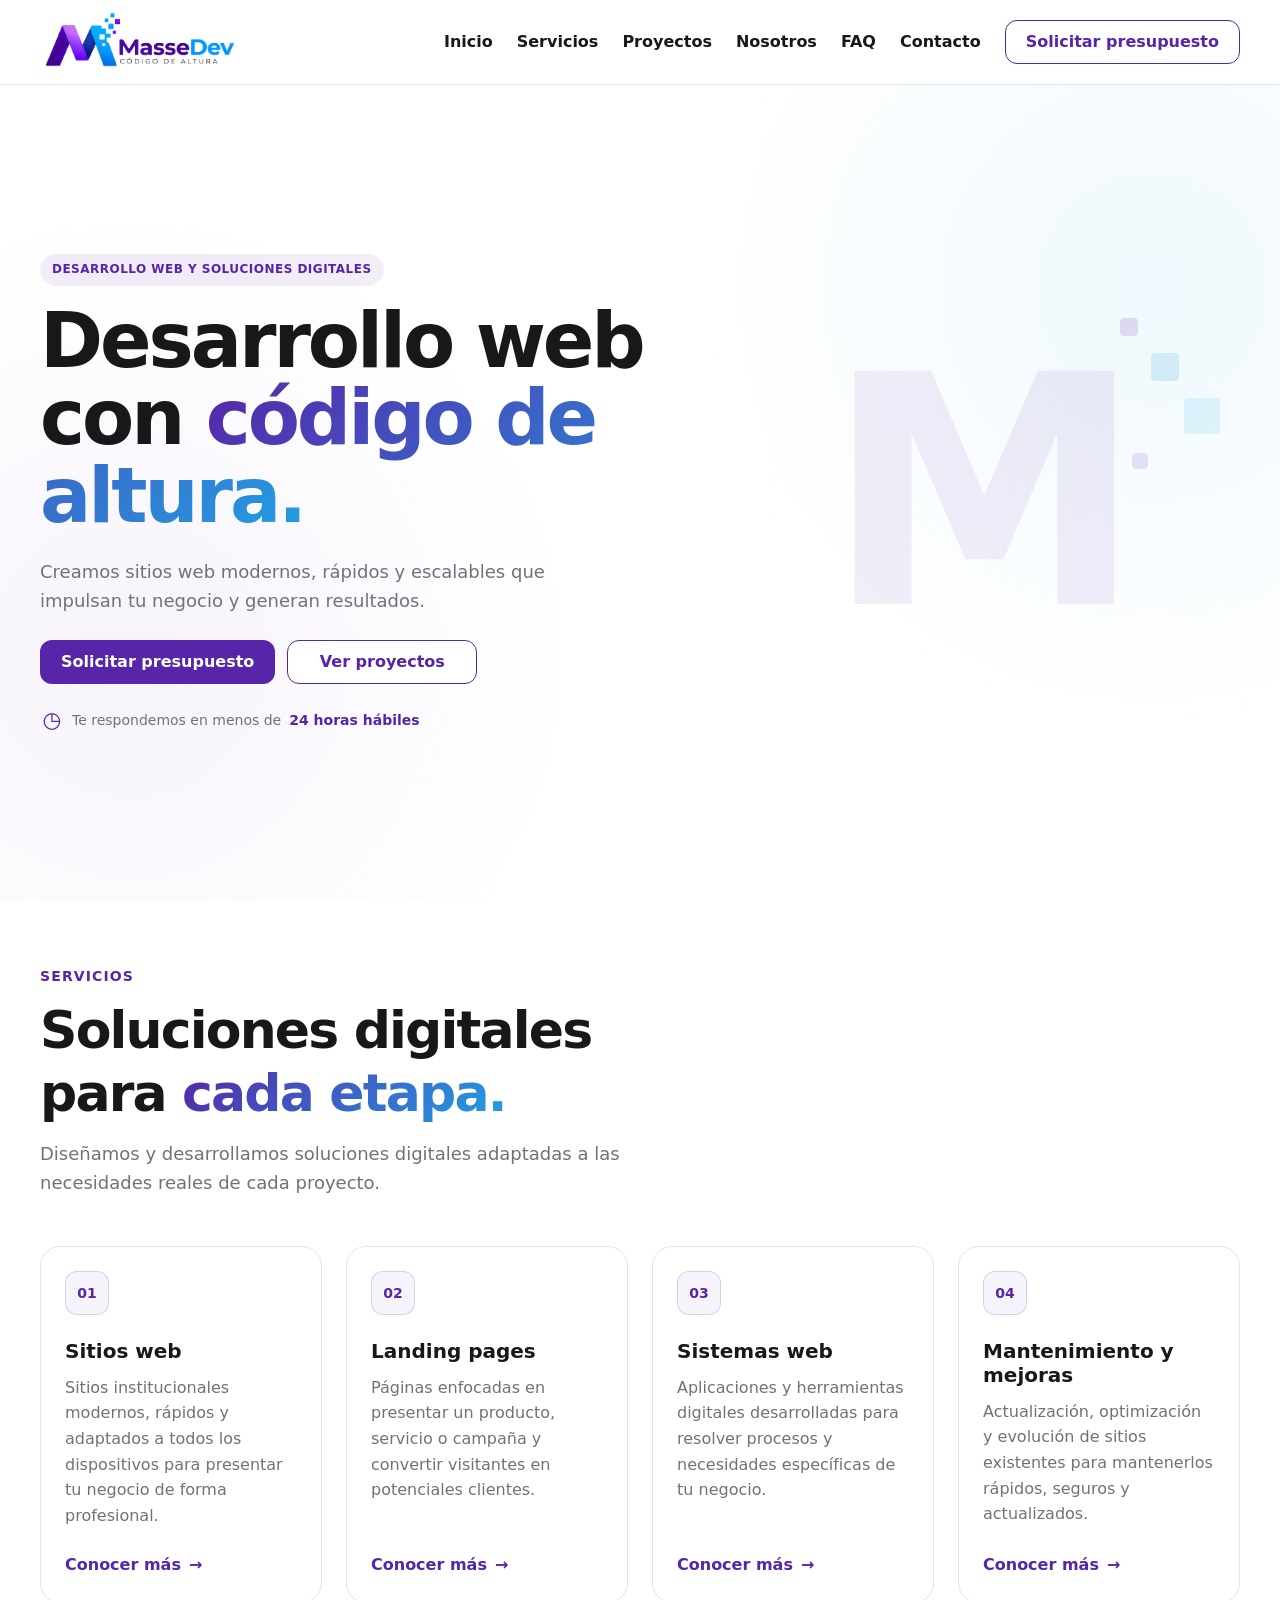
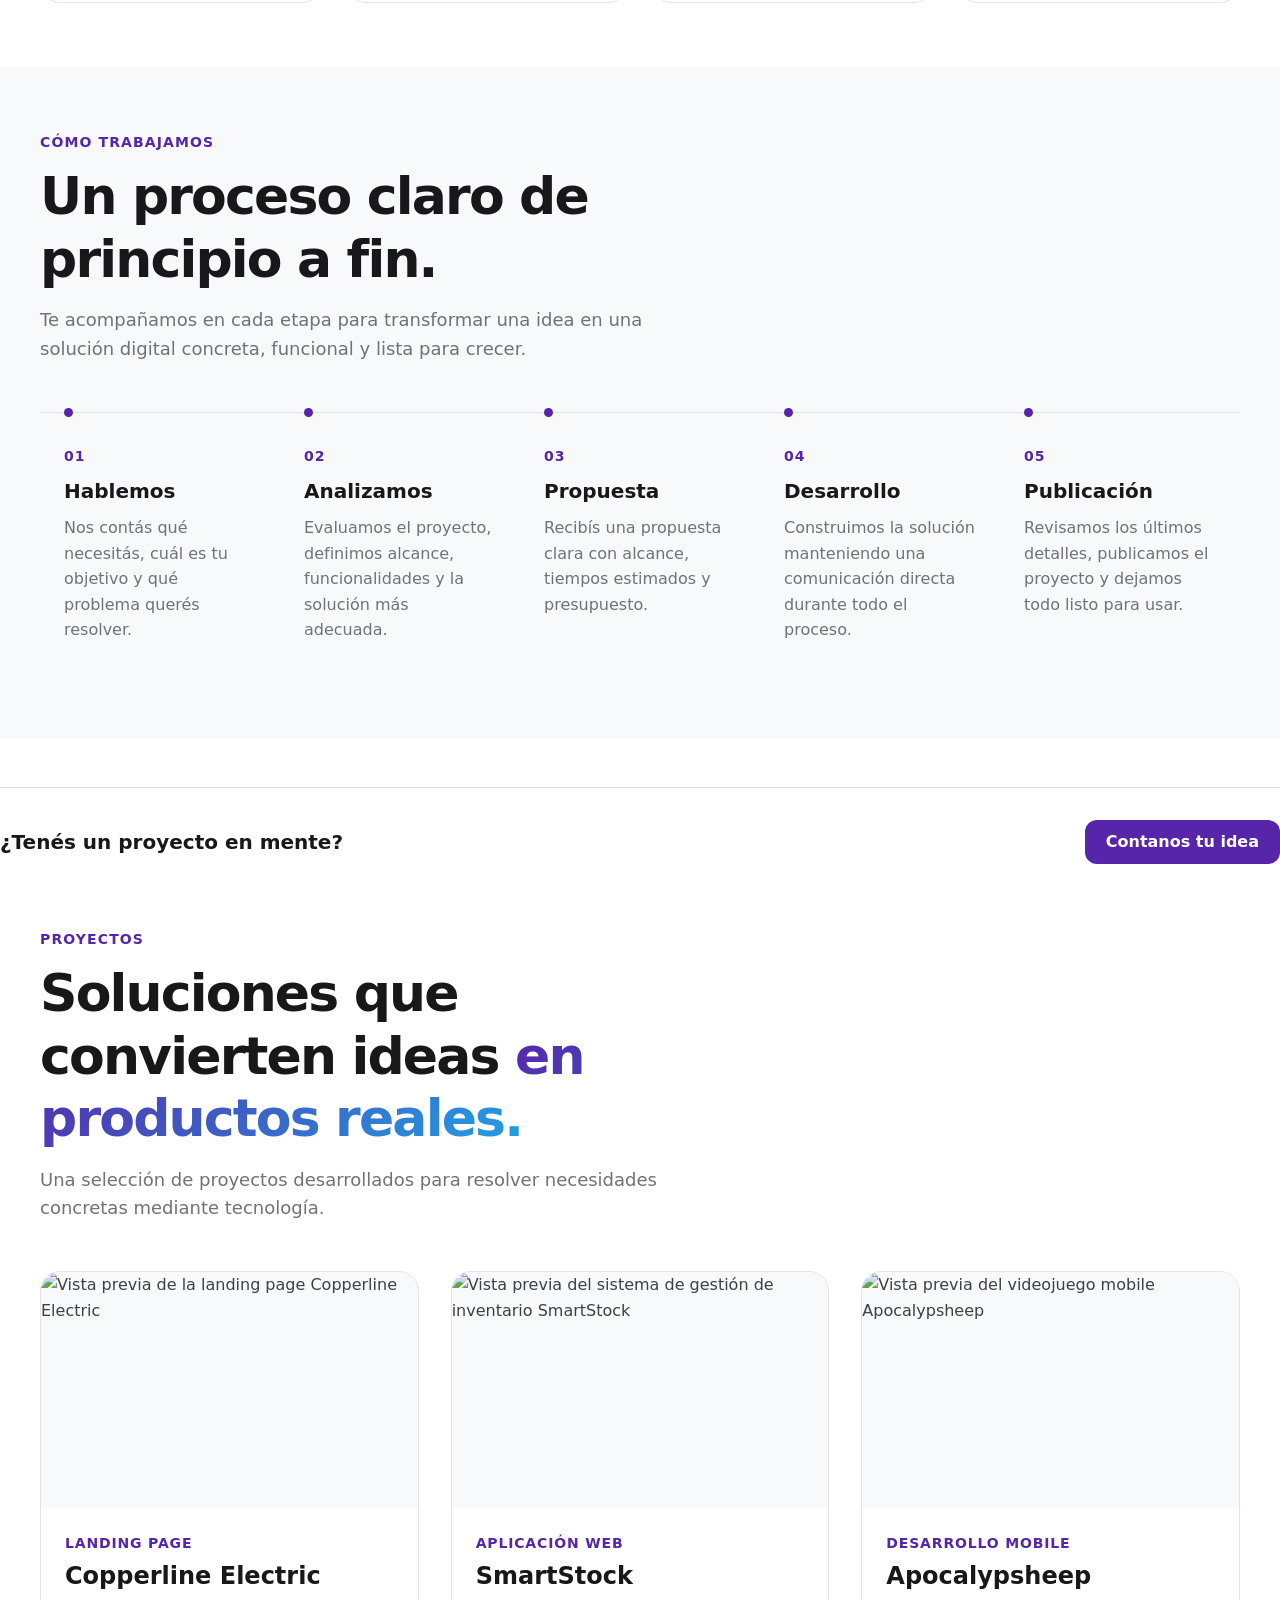
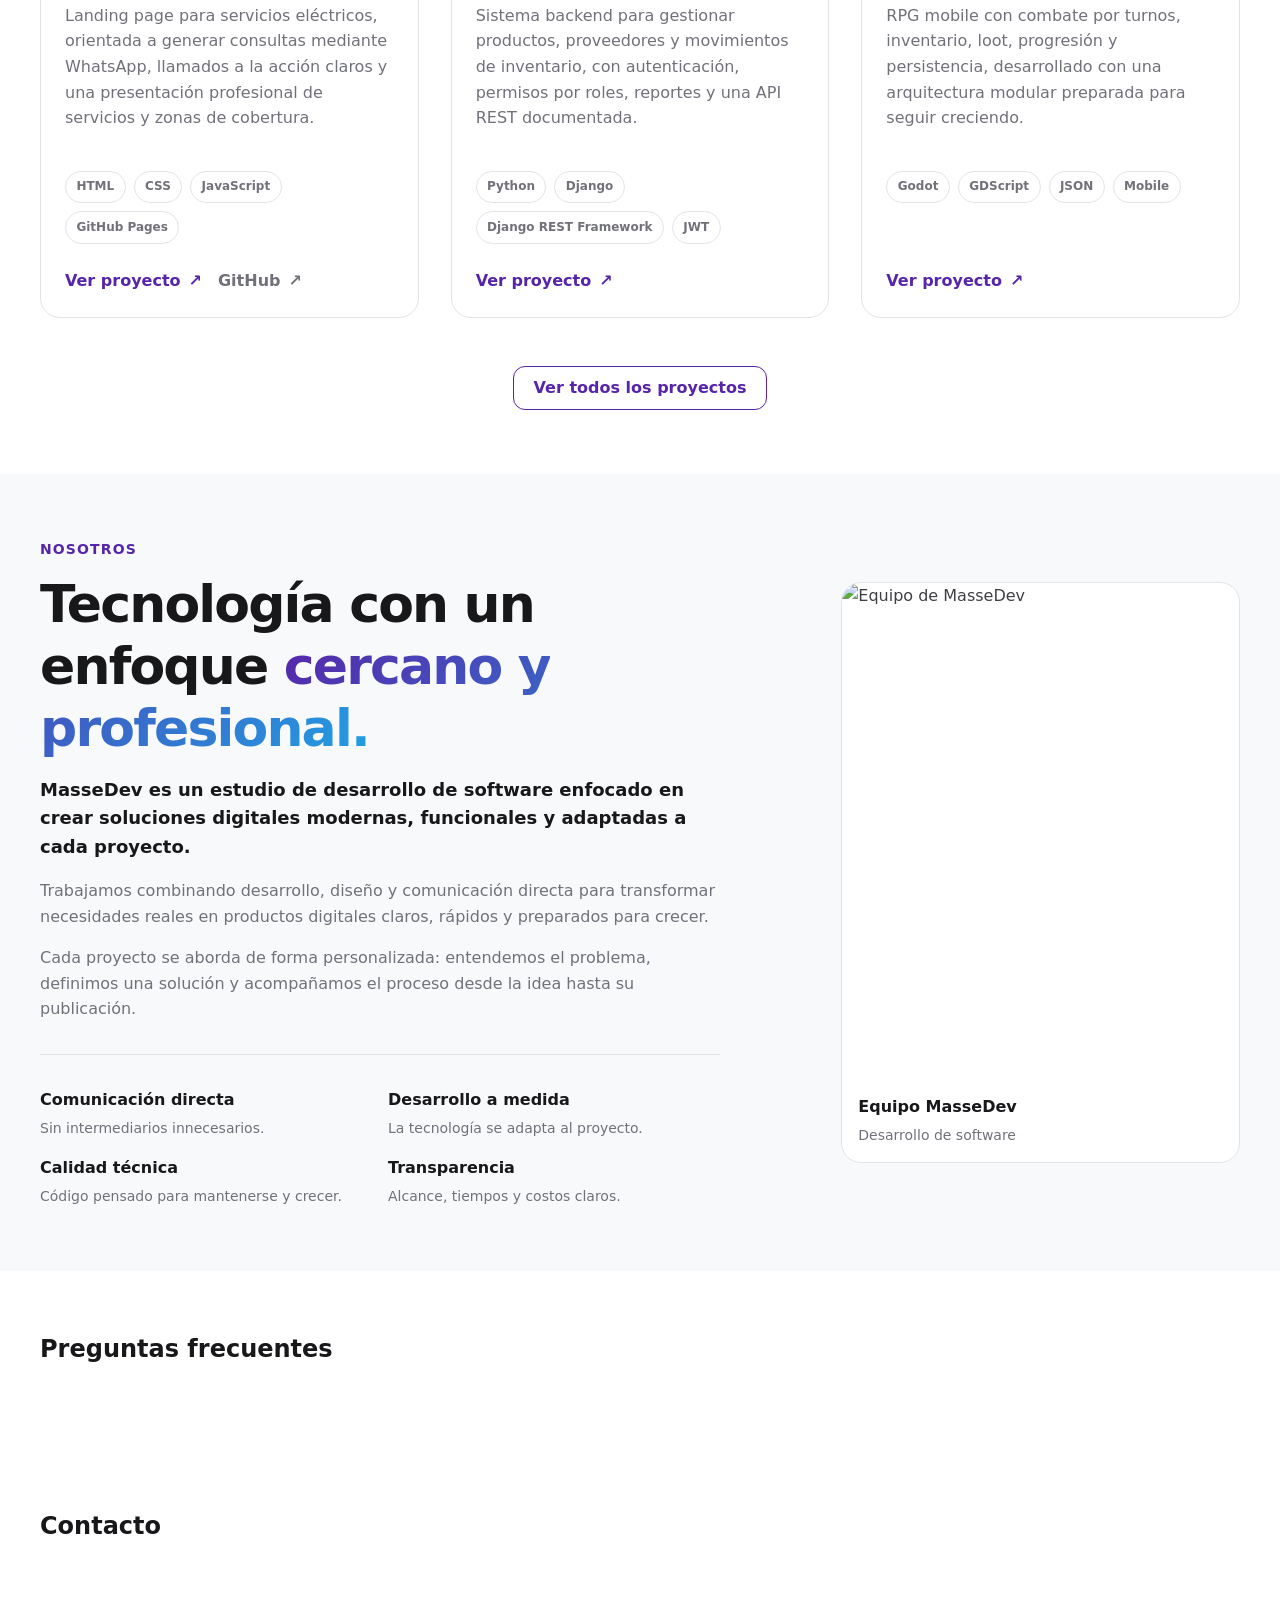
==== index.html @ 0facb5d0 "feat: add about and team section" ====
<!DOCTYPE html>
<html lang="es">
  <head>
    <meta charset="UTF-8" />

    <meta name="viewport" content="width=device-width, initial-scale=1.0" />

    <title>MasseDev | Desarrollo web y soluciones digitales</title>

    <meta
      name="description"
      content="MasseDev desarrolla sitios web y soluciones digitales modernas, rápidas y adaptadas a las necesidades de cada proyecto."
    />

    <link rel="stylesheet" href="./assets/css/main.css" />
  </head>

  <body>
    <a class="skip-link" href="#main-content">
      Saltar al contenido principal
    </a>

    <header class="site-header">
      <div class="container header-container">
        <a class="brand" href="/" aria-label="MasseDev - Inicio">
          <img
            src="./assets/img/logo/massedev-logo.png"
            alt="MasseDev - Código de altura"
            width="220"
            height="72"
          />
        </a>

        <button
          class="menu-toggle"
          type="button"
          aria-label="Abrir menú de navegación"
          aria-expanded="false"
          aria-controls="main-navigation"
        >
          <span></span>
          <span></span>
          <span></span>
        </button>

        <nav
          id="main-navigation"
          class="main-nav"
          aria-label="Navegación principal"
        >
          <a href="#inicio">Inicio</a>
          <a href="#servicios">Servicios</a>
          <a href="#proyectos">Proyectos</a>
          <a href="#nosotros">Nosotros</a>
          <a href="#faq">FAQ</a>
          <a href="#contacto">Contacto</a>

          <a class="btn btn-primary nav-cta" href="./presupuesto/">
            Solicitar presupuesto
          </a>
        </nav>
      </div>
    </header>

    <main id="main-content">
      <section id="inicio" class="hero">
        <div class="container hero-container">
          <div class="hero-content">
            <p class="hero-eyebrow">Desarrollo web y soluciones digitales</p>

            <h1 class="hero-title">
              Desarrollo web con
              <span class="text-gradient"> código de altura. </span>
            </h1>

            <p class="hero-description">
              Creamos sitios web modernos, rápidos y escalables que impulsan tu
              negocio y generan resultados.
            </p>

            <div class="hero-actions">
              <a class="btn btn-primary" href="./presupuesto/">
                Solicitar presupuesto
              </a>

              <a class="btn btn-secondary" href="#proyectos"> Ver proyectos </a>
            </div>

            <p class="hero-response">
              <span class="hero-response-icon" aria-hidden="true"> ◷ </span>

              Te respondemos en menos de
              <strong>24 horas hábiles</strong>
            </p>
          </div>

          <div class="hero-visual" aria-hidden="true">
            <div class="hero-logo-mark">M</div>

            <span class="pixel pixel-1"></span>
            <span class="pixel pixel-2"></span>
            <span class="pixel pixel-3"></span>
            <span class="pixel pixel-4"></span>
          </div>
        </div>
      </section>

      <section id="servicios" class="services section">
        <div class="container">
          <header class="section-header">
            <p class="section-eyebrow">Servicios</p>

            <h2 class="section-title">
              Soluciones digitales para
              <span class="text-gradient"> cada etapa. </span>
            </h2>

            <p class="section-description">
              Diseñamos y desarrollamos soluciones digitales adaptadas a las
              necesidades reales de cada proyecto.
            </p>
          </header>

          <div class="services-grid">
            <article class="service-card">
              <div class="service-icon" aria-hidden="true">01</div>

              <h3>Sitios web</h3>

              <p>
                Sitios institucionales modernos, rápidos y adaptados a todos los
                dispositivos para presentar tu negocio de forma profesional.
              </p>

              <a href="./servicios/">
                Conocer más
                <span aria-hidden="true">→</span>
              </a>
            </article>

            <article class="service-card">
              <div class="service-icon" aria-hidden="true">02</div>

              <h3>Landing pages</h3>

              <p>
                Páginas enfocadas en presentar un producto, servicio o campaña y
                convertir visitantes en potenciales clientes.
              </p>

              <a href="./servicios/">
                Conocer más
                <span aria-hidden="true">→</span>
              </a>
            </article>

            <article class="service-card">
              <div class="service-icon" aria-hidden="true">03</div>

              <h3>Sistemas web</h3>

              <p>
                Aplicaciones y herramientas digitales desarrolladas para
                resolver procesos y necesidades específicas de tu negocio.
              </p>

              <a href="./servicios/">
                Conocer más
                <span aria-hidden="true">→</span>
              </a>
            </article>

            <article class="service-card">
              <div class="service-icon" aria-hidden="true">04</div>

              <h3>Mantenimiento y mejoras</h3>

              <p>
                Actualización, optimización y evolución de sitios existentes
                para mantenerlos rápidos, seguros y actualizados.
              </p>

              <a href="./servicios/">
                Conocer más
                <span aria-hidden="true">→</span>
              </a>
            </article>
          </div>
        </div>
      </section>
      <section class="process section" aria-labelledby="process-title">
        <div class="container">
          <header class="section-header">
            <p class="section-eyebrow">Cómo trabajamos</p>

            <h2 id="process-title" class="section-title">
              Un proceso claro de principio a fin.
            </h2>

            <p class="section-description">
              Te acompañamos en cada etapa para transformar una idea en una
              solución digital concreta, funcional y lista para crecer.
            </p>
          </header>

          <div class="process-grid">
            <article class="process-step">
              <span class="process-number" aria-hidden="true"> 01 </span>

              <h3>Hablemos</h3>

              <p>
                Nos contás qué necesitás, cuál es tu objetivo y qué problema
                querés resolver.
              </p>
            </article>

            <article class="process-step">
              <span class="process-number" aria-hidden="true"> 02 </span>

              <h3>Analizamos</h3>

              <p>
                Evaluamos el proyecto, definimos alcance, funcionalidades y la
                solución más adecuada.
              </p>
            </article>

            <article class="process-step">
              <span class="process-number" aria-hidden="true"> 03 </span>

              <h3>Propuesta</h3>

              <p>
                Recibís una propuesta clara con alcance, tiempos estimados y
                presupuesto.
              </p>
            </article>

            <article class="process-step">
              <span class="process-number" aria-hidden="true"> 04 </span>

              <h3>Desarrollo</h3>

              <p>
                Construimos la solución manteniendo una comunicación directa
                durante todo el proceso.
              </p>
            </article>

            <article class="process-step">
              <span class="process-number" aria-hidden="true"> 05 </span>

              <h3>Publicación</h3>

              <p>
                Revisamos los últimos detalles, publicamos el proyecto y dejamos
                todo listo para usar.
              </p>
            </article>
          </div>
        </div>
      </section>
      <div class="process-cta">
        <p>¿Tenés un proyecto en mente?</p>

        <a class="btn btn-primary" href="./presupuesto/"> Contanos tu idea </a>
      </div>

      <section id="proyectos" class="projects section">
        <div class="container">
          <header class="section-header">
            <p class="section-eyebrow">Proyectos</p>

            <h2 class="section-title">
              Soluciones que convierten ideas
              <span class="text-gradient"> en productos reales. </span>
            </h2>

            <p class="section-description">
              Una selección de proyectos desarrollados para resolver necesidades
              concretas mediante tecnología.
            </p>
          </header>

          <div class="projects-grid">
            <!-- Copperline Electric -->

            <article class="project-card">
              <div class="project-image">
                <img
                  src="./assets/img/projects/copperline.webp"
                  alt="Vista previa de la landing page Copperline Electric"
                  width="1200"
                  height="750"
                  loading="lazy"
                />
              </div>

              <div class="project-content">
                <p class="project-type">Landing page</p>

                <h3>Copperline Electric</h3>

                <p>
                  Landing page para servicios eléctricos, orientada a generar
                  consultas mediante WhatsApp, llamados a la acción claros y una
                  presentación profesional de servicios y zonas de cobertura.
                </p>

                <ul class="project-tech" aria-label="Tecnologías utilizadas">
                  <li>HTML</li>
                  <li>CSS</li>
                  <li>JavaScript</li>
                  <li>GitHub Pages</li>
                </ul>

                <div class="project-links">
                  <a
                    href="https://massedev-ar.github.io/copperline-electric-demo/"
                    class="project-link"
                    target="_blank"
                    rel="noopener noreferrer"
                  >
                    Ver proyecto
                    <span aria-hidden="true">↗</span>
                  </a>

                  <a
                    href="https://github.com/MasseDev-Ar/copperline-electric-demo"
                    class="project-link project-link-secondary"
                    target="_blank"
                    rel="noopener noreferrer"
                  >
                    GitHub
                    <span aria-hidden="true">↗</span>
                  </a>
                </div>
              </div>
            </article>

            <!-- SmartStock -->

            <article class="project-card">
              <div class="project-image">
                <img
                  src="./assets/img/projects/smartstock.webp"
                  alt="Vista previa del sistema de gestión de inventario SmartStock"
                  width="1200"
                  height="750"
                  loading="lazy"
                />
              </div>

              <div class="project-content">
                <p class="project-type">Aplicación web</p>

                <h3>SmartStock</h3>

                <p>
                  Sistema backend para gestionar productos, proveedores y
                  movimientos de inventario, con autenticación, permisos por
                  roles, reportes y una API REST documentada.
                </p>

                <ul class="project-tech" aria-label="Tecnologías utilizadas">
                  <li>Python</li>
                  <li>Django</li>
                  <li>Django REST Framework</li>
                  <li>JWT</li>
                </ul>

                <div class="project-links">
                  <a
                    href="https://github.com/MirandaFrancoCBA/SmartStock"
                    class="project-link"
                    target="_blank"
                    rel="noopener noreferrer"
                  >
                    Ver proyecto
                    <span aria-hidden="true">↗</span>
                  </a>
                </div>
              </div>
            </article>

            <!-- Apocalypsheep -->

            <article class="project-card">
              <div class="project-image">
                <img
                  src="./assets/img/projects/apocalypsheep.webp"
                  alt="Vista previa del videojuego mobile Apocalypsheep"
                  width="1200"
                  height="750"
                  loading="lazy"
                />
              </div>

              <div class="project-content">
                <p class="project-type">Desarrollo mobile</p>

                <h3>Apocalypsheep</h3>

                <p>
                  RPG mobile con combate por turnos, inventario, loot,
                  progresión y persistencia, desarrollado con una arquitectura
                  modular preparada para seguir creciendo.
                </p>

                <ul class="project-tech" aria-label="Tecnologías utilizadas">
                  <li>Godot</li>
                  <li>GDScript</li>
                  <li>JSON</li>
                  <li>Mobile</li>
                </ul>

                <div class="project-links">
                  <a
                    href="https://github.com/MirandaFrancoCBA/apocalypsheep"
                    class="project-link"
                    target="_blank"
                    rel="noopener noreferrer"
                  >
                    Ver proyecto
                    <span aria-hidden="true">↗</span>
                  </a>
                </div>
              </div>
            </article>
          </div>

          <div class="projects-footer">
            <a class="btn btn-secondary" href="./proyectos/">
              Ver todos los proyectos
            </a>
          </div>
        </div>
      </section>

      <section id="nosotros" class="about section" aria-labelledby="about-title">

        <div class="container about-container">
    
            <div class="about-content">
    
                <p class="section-eyebrow">
                    Nosotros
                </p>
    
                <h2 id="about-title" class="section-title">
                    Tecnología con un enfoque
                    <span class="text-gradient">
                        cercano y profesional.
                    </span>
                </h2>
    
                <p class="about-lead">
                    MasseDev es un estudio de desarrollo de software
                    enfocado en crear soluciones digitales modernas,
                    funcionales y adaptadas a cada proyecto.
                </p>
    
                <p>
                    Trabajamos combinando desarrollo, diseño y comunicación
                    directa para transformar necesidades reales en productos
                    digitales claros, rápidos y preparados para crecer.
                </p>
    
                <p>
                    Cada proyecto se aborda de forma personalizada:
                    entendemos el problema, definimos una solución y
                    acompañamos el proceso desde la idea hasta su publicación.
                </p>
    
    
                <div class="about-values">
    
                    <div class="about-value">
                        <strong>Comunicación directa</strong>
                        <span>
                            Sin intermediarios innecesarios.
                        </span>
                    </div>
    
                    <div class="about-value">
                        <strong>Desarrollo a medida</strong>
                        <span>
                            La tecnología se adapta al proyecto.
                        </span>
                    </div>
    
                    <div class="about-value">
                        <strong>Calidad técnica</strong>
                        <span>
                            Código pensado para mantenerse y crecer.
                        </span>
                    </div>
    
                    <div class="about-value">
                        <strong>Transparencia</strong>
                        <span>
                            Alcance, tiempos y costos claros.
                        </span>
                    </div>
    
                </div>
    
            </div>
    
    
            <div class="about-team">
    
                <figure class="team-photo">
    
                    <img
                        src="./assets/img/team/massedev-team.webp"
                        alt="Equipo de MasseDev"
                        width="900"
                        height="1100"
                        loading="lazy"
                    >
    
                    <figcaption>
                        <strong>Equipo MasseDev</strong>
                        <span>Desarrollo de software</span>
                    </figcaption>
    
                </figure>
    
            </div>
    
        </div>
    
    </section>

      <section id="faq" class="section">
        <div class="container">
          <h2>Preguntas frecuentes</h2>
        </div>
      </section>

      <section id="contacto" class="section">
        <div class="container">
          <h2>Contacto</h2>
        </div>
      </section>
    </main>

    <a class="mobile-cta" href="./presupuesto/"> Solicitar presupuesto </a>

    <script src="./assets/js/main.js"></script>
  </body>
</html>
---- assets/css/main.css ----
/* ==================================================
   MasseDev
   Main Stylesheet
   ================================================== */


/* ==================================================
   1. Design Tokens
   ================================================== */

   :root {

    /* Brand */
    --color-primary: #5625a9;
    --color-secondary: #229fe3;

    --gradient-brand: linear-gradient(
        135deg,
        var(--color-primary),
        var(--color-secondary)
    );


    /* Neutral colors */
    --color-dark: #18181b;
    --color-text: #3f3f46;
    --color-text-muted: #71717a;

    --color-background: #ffffff;
    --color-surface: #f8f9fa;
    --color-border: #e4e4e7;


    /* Typography */
    --font-primary:
        Inter,
        system-ui,
        -apple-system,
        BlinkMacSystemFont,
        "Segoe UI",
        sans-serif;


    /* Font sizes */
    --text-xs: 0.75rem;
    --text-sm: 0.875rem;
    --text-base: 1rem;
    --text-lg: 1.125rem;
    --text-xl: 1.25rem;
    --text-2xl: 1.5rem;
    --text-3xl: 1.875rem;
    --text-4xl: 2.25rem;
    --text-5xl: 3rem;


    /* Spacing */
    --space-1: 0.25rem;
    --space-2: 0.5rem;
    --space-3: 0.75rem;
    --space-4: 1rem;
    --space-5: 1.5rem;
    --space-6: 2rem;
    --space-7: 3rem;
    --space-8: 4rem;
    --space-9: 6rem;


    /* Layout */
    --container-width: 1200px;
    --container-padding: 1.25rem;


    /* Border radius */
    --radius-sm: 0.375rem;
    --radius-md: 0.75rem;
    --radius-lg: 1.25rem;
    --radius-full: 9999px;


    /* Shadows */
    --shadow-sm:
        0 1px 3px rgba(0, 0, 0, 0.08);

    --shadow-md:
        0 8px 24px rgba(0, 0, 0, 0.08);


    /* Transitions */
    --transition-fast: 150ms ease;
    --transition-normal: 250ms ease;
}


/* ==================================================
   2. Reset
   ================================================== */

*,
*::before,
*::after {
    box-sizing: border-box;
}

html {
    scroll-behavior: smooth;
}

body {
    margin: 0;

    font-family: var(--font-primary);
    font-size: var(--text-base);
    line-height: 1.6;

    color: var(--color-text);
    background-color: var(--color-background);
}

img,
picture,
svg {
    display: block;
    max-width: 100%;
}

img {
    height: auto;
}

button,
input,
textarea,
select {
    font: inherit;
}

button,
a {
    -webkit-tap-highlight-color: transparent;
}

a {
    color: inherit;
    text-decoration: none;
}


/* ==================================================
   3. Accessibility
   ================================================== */

:focus-visible {
    outline: 3px solid var(--color-secondary);
    outline-offset: 3px;
}


/* ==================================================
   4. Typography
   ================================================== */

h1,
h2,
h3,
h4,
h5,
h6,
p {
    margin-top: 0;
}

h1,
h2,
h3,
h4,
h5,
h6 {
    color: var(--color-dark);
    line-height: 1.2;
}

p {
    margin-bottom: var(--space-4);
}


/* ==================================================
   5. Layout
   ================================================== */

.container {
    width: min(
        100% - (var(--container-padding) * 2),
        var(--container-width)
    );

    margin-inline: auto;
}

.section {
    padding-block: var(--space-8);
}


/* ==================================================
   6. Utilities
   ================================================== */

.text-center {
    text-align: center;
}

.text-gradient {
    color: var(--color-primary);

    background: var(--gradient-brand);
    background-clip: text;
    -webkit-background-clip: text;
    -webkit-text-fill-color: transparent;
}

/* ==================================================
   7. Header
   ================================================== */

   .site-header {
    position: sticky;
    top: 0;
    z-index: 1000;

    background-color: rgba(255, 255, 255, 0.96);
    border-bottom: 1px solid var(--color-border);

    backdrop-filter: blur(12px);
}

.header-container {
    min-height: 72px;

    display: flex;
    align-items: center;
    justify-content: space-between;

    gap: var(--space-4);
}

.brand {
    display: inline-flex;
    align-items: center;
}

.brand img {
    width: 170px;
    height: auto;
}


/* ==================================================
   8. Navigation
   ================================================== */

.main-nav {
    position: fixed;
    inset: 72px 0 auto 0;

    display: none;
    flex-direction: column;

    padding: var(--space-5);

    background-color: var(--color-background);
    border-bottom: 1px solid var(--color-border);

    box-shadow: var(--shadow-md);
}

.main-nav.is-open {
    display: flex;
}

.main-nav a {
    padding-block: var(--space-3);

    font-weight: 600;
    color: var(--color-dark);
}

.main-nav a:hover {
    color: var(--color-primary);
}


/* ==================================================
   9. Mobile Menu
   ================================================== */

.menu-toggle {
    width: 44px;
    height: 44px;

    display: inline-flex;
    flex-direction: column;
    align-items: center;
    justify-content: center;

    gap: 5px;

    padding: 0;

    border: 0;
    border-radius: var(--radius-md);

    background: transparent;

    cursor: pointer;
}

.menu-toggle span {
    width: 24px;
    height: 2px;

    background-color: var(--color-dark);

    transition:
        transform var(--transition-normal),
        opacity var(--transition-normal);
}


/* ==================================================
   10. Buttons
   ================================================== */

   .btn {
    display: inline-flex;
    align-items: center;
    justify-content: center;

    min-height: 44px;

    padding: 0.75rem 1.25rem;

    border: 1px solid transparent;
    border-radius: var(--radius-md);

    font-weight: 700;
    line-height: 1;

    cursor: pointer;

    transition:
        background-color var(--transition-fast),
        color var(--transition-fast),
        border-color var(--transition-fast),
        transform var(--transition-fast),
        box-shadow var(--transition-fast);
}

.btn:hover {
    transform: translateY(-1px);
}


/* Primary */

.btn-primary {
    color: #ffffff;
    background-color: var(--color-primary);
}

.btn-primary:hover {
    background-color: #491d94;
    box-shadow: 0 6px 16px rgba(86, 37, 169, 0.18);
}
/* Header CTA */

.main-nav .nav-cta {
    color: var(--color-primary);
    background-color: transparent;
    border-color: var(--color-primary);
    box-shadow: none;
}

.main-nav .nav-cta:hover {
    color: #ffffff;
    background-color: var(--color-primary);
    border-color: var(--color-primary);
    box-shadow: none;
}


/* Secondary */

.btn-secondary {
    color: var(--color-primary);
    background-color: #ffffff;

    border-color: var(--color-primary);
}

.btn-secondary:hover {
    color: #ffffff;
    background-color: var(--color-primary);
}


/* ==================================================
   11. Skip Link
   ================================================== */

.skip-link {
    position: fixed;
    top: 0;
    left: 1rem;

    z-index: 9999;

    padding: 0.75rem 1rem;

    color: #ffffff;
    background-color: var(--color-dark);

    border-radius: 0 0 var(--radius-md) var(--radius-md);

    transform: translateY(-120%);
}

.skip-link:focus {
    transform: translateY(0);
}


/* ==================================================
   12. Mobile CTA
   ================================================== */

   .mobile-cta {
    position: fixed;

    left: 1rem;
    right: 1rem;
    bottom: 1rem;

    z-index: 900;

    display: flex;
    align-items: center;
    justify-content: center;

    min-height: 52px;

    padding-inline: var(--space-4);

    border-radius: var(--radius-md);

    color: #ffffff;
    background-color: var(--color-primary);

    font-weight: 700;

    box-shadow:
        0 8px 24px rgba(86, 37, 169, 0.2);

    transition:
        background-color var(--transition-fast),
        transform var(--transition-fast);
}

.mobile-cta:hover {
    background-color: #491d94;
}

.mobile-cta:active {
    transform: scale(0.98);
}

/* ==================================================
   13. Desktop Navigation
   ================================================== */

@media (min-width: 900px) {

    .header-container {
        min-height: 84px;
    }

    .brand img {
        width: 200px;
    }

    .menu-toggle {
        display: none;
    }

    .main-nav {
        position: static;

        display: flex;
        flex-direction: row;
        align-items: center;

        gap: var(--space-5);

        padding: 0;

        border: 0;
        box-shadow: none;
    }

    .main-nav a {
        padding-block: var(--space-2);
    }

    .mobile-cta {
        display: none;
    }
}
/* ==================================================
   14. Hero
   ================================================== */

   .hero {
    position: relative;

    display: flex;
    align-items: center;

    min-height: calc(100svh - 72px);

    padding-block:
        var(--space-7)
        calc(var(--space-9) + 3rem);

    overflow: hidden;

    background:
        radial-gradient(
            circle at 90% 25%,
            rgba(34, 159, 227, 0.07),
            transparent 35%
        ),
        radial-gradient(
            circle at 10% 70%,
            rgba(86, 37, 169, 0.05),
            transparent 35%
        );
}

.hero-container {
    display: grid;
    gap: var(--space-7);
}

.hero-content {
    position: relative;
    z-index: 2;

    max-width: 650px;
}


/* Eyebrow */

.hero-eyebrow {
    display: inline-flex;

    margin-bottom: var(--space-4);

    padding:
        0.4rem
        0.75rem;

    border-radius: var(--radius-full);

    color: var(--color-primary);
    background-color: rgba(86, 37, 169, 0.08);

    font-size: var(--text-xs);
    font-weight: 700;

    letter-spacing: 0.04em;
    text-transform: uppercase;
}


/* Title */

.hero-title {
    max-width: 720px;

    margin-bottom: var(--space-5);

    font-size: clamp(
        2.5rem,
        8vw,
        4.75rem
    );

    line-height: 1.02;
    letter-spacing: -0.04em;
}


/* Description */

.hero-description {
    max-width: 580px;

    margin-bottom: var(--space-5);

    color: var(--color-text-muted);

    font-size: var(--text-lg);
}


/* Actions */

.hero-actions {
    display: flex;
    flex-direction: column;

    gap: var(--space-3);

    margin-bottom: var(--space-5);
}

.hero-actions .btn {
    width: 100%;
}


/* Response time */

.hero-response {
    display: flex;
    align-items: center;

    gap: var(--space-2);

    margin: 0;

    color: var(--color-text-muted);

    font-size: var(--text-sm);
}

.hero-response strong {
    color: var(--color-primary);
}

.hero-response-icon {
    display: inline-flex;
    align-items: center;
    justify-content: center;

    width: 24px;
    height: 24px;

    color: var(--color-primary);

    font-size: 1.35rem;
}


/* ==================================================
   15. Hero Visual
   ================================================== */

.hero-visual {
    display: none;
}


/* ==================================================
   16. Hero Tablet
   ================================================== */

@media (min-width: 640px) {

    .hero-actions {
        flex-direction: row;
    }

    .hero-actions .btn {
        width: auto;
        min-width: 190px;
    }
}


/* ==================================================
   17. Hero Desktop
   ================================================== */

@media (min-width: 900px) {

    .hero {
        min-height: calc(100svh - 84px);

        padding-block: var(--space-8);
    }

    .hero-container {
        grid-template-columns:
            minmax(0, 1.1fr)
            minmax(320px, 0.9fr);

        align-items: center;

        gap: var(--space-8);
    }

    .hero-visual {
        position: relative;

        display: flex;
        align-items: center;
        justify-content: center;

        min-height: 500px;
    }

    .hero-logo-mark {
        color: rgba(86, 37, 169, 0.08);

        font-size: clamp(
            18rem,
            25vw,
            27rem
        );

        font-weight: 900;
        line-height: 1;

        user-select: none;
    }


    /* Pixels */

    .pixel {
        position: absolute;

        display: block;

        border-radius: 4px;
    }

    .pixel-1 {
        width: 28px;
        height: 28px;

        top: 22%;
        right: 12%;

        background-color: rgba(34, 159, 227, 0.16);
    }

    .pixel-2 {
        width: 18px;
        height: 18px;

        top: 15%;
        right: 20%;

        background-color: rgba(86, 37, 169, 0.14);
    }

    .pixel-3 {
        width: 36px;
        height: 36px;

        top: 31%;
        right: 4%;

        background-color: rgba(34, 159, 227, 0.11);
    }

    .pixel-4 {
        width: 16px;
        height: 16px;

        top: 42%;
        right: 18%;

        background-color: rgba(86, 37, 169, 0.12);
    }
}

/* ==================================================
   18. Section Headers
   ================================================== */

   .section-header {
    max-width: 680px;

    margin-bottom: var(--space-7);
}

.section-eyebrow {
    margin-bottom: var(--space-3);

    color: var(--color-primary);

    font-size: var(--text-sm);
    font-weight: 700;

    letter-spacing: 0.08em;
    text-transform: uppercase;
}

.section-title {
    margin-bottom: var(--space-4);

    font-size: clamp(
        2rem,
        6vw,
        3.25rem
    );

    letter-spacing: -0.035em;
}

.section-description {
    margin: 0;

    color: var(--color-text-muted);

    font-size: var(--text-lg);
}
/* ==================================================
   19. Services
   ================================================== */

   .services {
    background-color: var(--color-background);
}

.services-grid {
    display: grid;

    gap: var(--space-4);
}


/* Service Card */

.service-card {
    position: relative;

    display: flex;
    flex-direction: column;

    min-height: 290px;

    padding: var(--space-5);

    border: 1px solid var(--color-border);
    border-radius: var(--radius-lg);

    background-color: var(--color-background);

    transition:
        border-color var(--transition-normal),
        transform var(--transition-normal),
        box-shadow var(--transition-normal);
}

.service-card:hover {
    border-color: rgba(86, 37, 169, 0.35);

    transform: translateY(-4px);

    box-shadow:
        0 14px 35px rgba(0, 0, 0, 0.06);
}


/* Number */

.service-icon {
    display: flex;
    align-items: center;
    justify-content: center;

    width: 44px;
    height: 44px;

    margin-bottom: var(--space-5);

    border: 1px solid rgba(86, 37, 169, 0.18);
    border-radius: var(--radius-md);

    color: var(--color-primary);
    background-color: rgba(86, 37, 169, 0.05);

    font-size: var(--text-sm);
    font-weight: 700;
}


/* Title */

.service-card h3 {
    margin-bottom: var(--space-3);

    font-size: var(--text-xl);
}


/* Description */

.service-card p {
    margin-bottom: var(--space-5);

    color: var(--color-text-muted);
}


/* Link */

.service-card a {
    display: inline-flex;
    align-items: center;

    gap: var(--space-2);

    margin-top: auto;

    color: var(--color-primary);

    font-weight: 700;
}

.service-card a span {
    transition: transform var(--transition-fast);
}

.service-card a:hover span {
    transform: translateX(4px);
}

/* ==================================================
   20. Services Responsive
   ================================================== */

   @media (min-width: 700px) {

    .services-grid {
        grid-template-columns:
            repeat(2, minmax(0, 1fr));

        gap: var(--space-5);
    }

}


@media (min-width: 1100px) {

    .services-grid {
        grid-template-columns:
            repeat(4, minmax(0, 1fr));
    }

}

/* ==================================================
   21. Process
   ================================================== */

   .process {
    background-color: var(--color-surface);
}

.process-grid {
    display: grid;

    gap: var(--space-4);
}

.process-step {
    position: relative;

    padding:
        var(--space-5)
        0
        var(--space-5)
        var(--space-6);

    border-left: 1px solid var(--color-border);
}

.process-step::before {
    content: "";

    position: absolute;

    top: var(--space-6);
    left: -5px;

    width: 9px;
    height: 9px;

    border-radius: 50%;

    background-color: var(--color-primary);
}

.process-number {
    display: block;

    margin-bottom: var(--space-3);

    color: var(--color-primary);

    font-size: var(--text-sm);
    font-weight: 700;

    letter-spacing: 0.08em;
}

.process-step h3 {
    margin-bottom: var(--space-3);

    font-size: var(--text-xl);
}

.process-step p {
    margin: 0;

    color: var(--color-text-muted);
}
/* ==================================================
   22. Process Responsive
   ================================================== */

   @media (min-width: 900px) {

    .process-grid {
        grid-template-columns:
            repeat(5, minmax(0, 1fr));

        gap: 0;
    }

    .process-step {
        padding:
            var(--space-6)
            var(--space-5);

        border-left: 0;
        border-top: 1px solid var(--color-border);
    }

    .process-step::before {
        top: -5px;
        left: var(--space-5);
    }
}
.process-cta {
    display: flex;
    flex-direction: column;

    align-items: flex-start;

    gap: var(--space-4);

    margin-top: var(--space-7);
    padding-top: var(--space-6);

    border-top: 1px solid var(--color-border);
}

.process-cta p {
    margin: 0;

    color: var(--color-dark);

    font-size: var(--text-xl);
    font-weight: 700;
}

@media (min-width: 700px) {

    .process-cta {
        flex-direction: row;
        align-items: center;
        justify-content: space-between;
    }
}
/* ==================================================
   23. Projects
   ================================================== */

   .projects {
    background-color: var(--color-background);
}

.projects-grid {
    display: grid;
    gap: var(--space-6);
}


/* Card */

.project-card {
    overflow: hidden;

    border: 1px solid var(--color-border);
    border-radius: var(--radius-lg);

    background-color: var(--color-background);
}


/* Image */

.project-image {
    overflow: hidden;

    aspect-ratio: 16 / 10;

    background-color: var(--color-surface);
}

.project-image img {
    width: 100%;
    height: 100%;

    object-fit: cover;

    transition: transform 400ms ease;
}

.project-card:hover .project-image img {
    transform: scale(1.025);
}


/* Content */

.project-content {
    padding: var(--space-5);
}

.project-type {
    margin-bottom: var(--space-2);

    color: var(--color-primary);

    font-size: var(--text-sm);
    font-weight: 700;

    text-transform: uppercase;
    letter-spacing: 0.06em;
}

.project-content h3 {
    margin-bottom: var(--space-3);

    font-size: var(--text-2xl);
}

.project-content > p:not(.project-type) {
    color: var(--color-text-muted);
}


/* Technologies */

.project-tech {
    display: flex;
    flex-wrap: wrap;

    gap: var(--space-2);

    margin:
        var(--space-5)
        0;

    padding: 0;

    list-style: none;
}

.project-tech li {
    padding:
        0.35rem
        0.65rem;

    border: 1px solid var(--color-border);
    border-radius: var(--radius-full);

    color: var(--color-text-muted);

    font-size: var(--text-xs);
    font-weight: 600;
}


/* Links */

.project-links {
    display: flex;
    flex-wrap: wrap;

    gap: var(--space-4);
}

.project-link {
    display: inline-flex;
    align-items: center;

    gap: var(--space-2);

    color: var(--color-primary);

    font-weight: 700;
}

.project-link span {
    transition: transform var(--transition-fast);
}

.project-link:hover span {
    transform: translate(2px, -2px);
}


/* Footer */

.projects-footer {
    display: flex;
    justify-content: center;

    margin-top: var(--space-7);
}
/* ==================================================
   24. Projects Responsive
   ================================================== */

   @media (min-width: 750px) {

    .projects-grid {
        grid-template-columns:
            repeat(2, minmax(0, 1fr));
    }

}


@media (min-width: 1100px) {

    .projects-grid {
        grid-template-columns:
            repeat(3, minmax(0, 1fr));
    }

}
.project-link-secondary {
    color: var(--color-text-muted);
}

.project-link-secondary:hover {
    color: var(--color-dark);
}
.project-card {
    display: flex;
    flex-direction: column;
}

.project-content {
    display: flex;
    flex-direction: column;
    flex: 1;
}

.project-links {
    margin-top: auto;
}
/* ==================================================
   25. About
   ================================================== */

   .about {
    background-color: var(--color-surface);
}

.about-container {
    display: grid;

    gap: var(--space-7);
}

.about-content {
    max-width: 680px;
}

.about-lead {
    color: var(--color-dark);

    font-size: var(--text-lg);
    font-weight: 600;
}

.about-content > p:not(
    .section-eyebrow,
    .about-lead
) {
    color: var(--color-text-muted);
}


/* Values */

.about-values {
    display: grid;

    gap: var(--space-4);

    margin-top: var(--space-6);
    padding-top: var(--space-6);

    border-top: 1px solid var(--color-border);
}

.about-value {
    display: flex;
    flex-direction: column;

    gap: var(--space-1);
}

.about-value strong {
    color: var(--color-dark);
}

.about-value span {
    color: var(--color-text-muted);

    font-size: var(--text-sm);
}


/* ==================================================
   26. Team
   ================================================== */

.about-team {
    width: 100%;
}

.team-photo {
    margin: 0;

    overflow: hidden;

    border: 1px solid var(--color-border);
    border-radius: var(--radius-lg);

    background-color: var(--color-background);
}

.team-photo img {
    width: 100%;

    aspect-ratio: 4 / 5;

    object-fit: cover;
}

.team-photo figcaption {
    display: flex;
    flex-direction: column;

    gap: var(--space-1);

    padding: var(--space-4);
}

.team-photo figcaption strong {
    color: var(--color-dark);
}

.team-photo figcaption span {
    color: var(--color-text-muted);

    font-size: var(--text-sm);
}
/* ==================================================
   27. About Responsive
   ================================================== */

   @media (min-width: 650px) {

    .about-values {
        grid-template-columns:
            repeat(2, minmax(0, 1fr));
    }

}


@media (min-width: 900px) {

    .about-container {
        grid-template-columns:
            minmax(0, 1.15fr)
            minmax(300px, 0.65fr);

        align-items: center;

        gap: var(--space-9);
    }

}
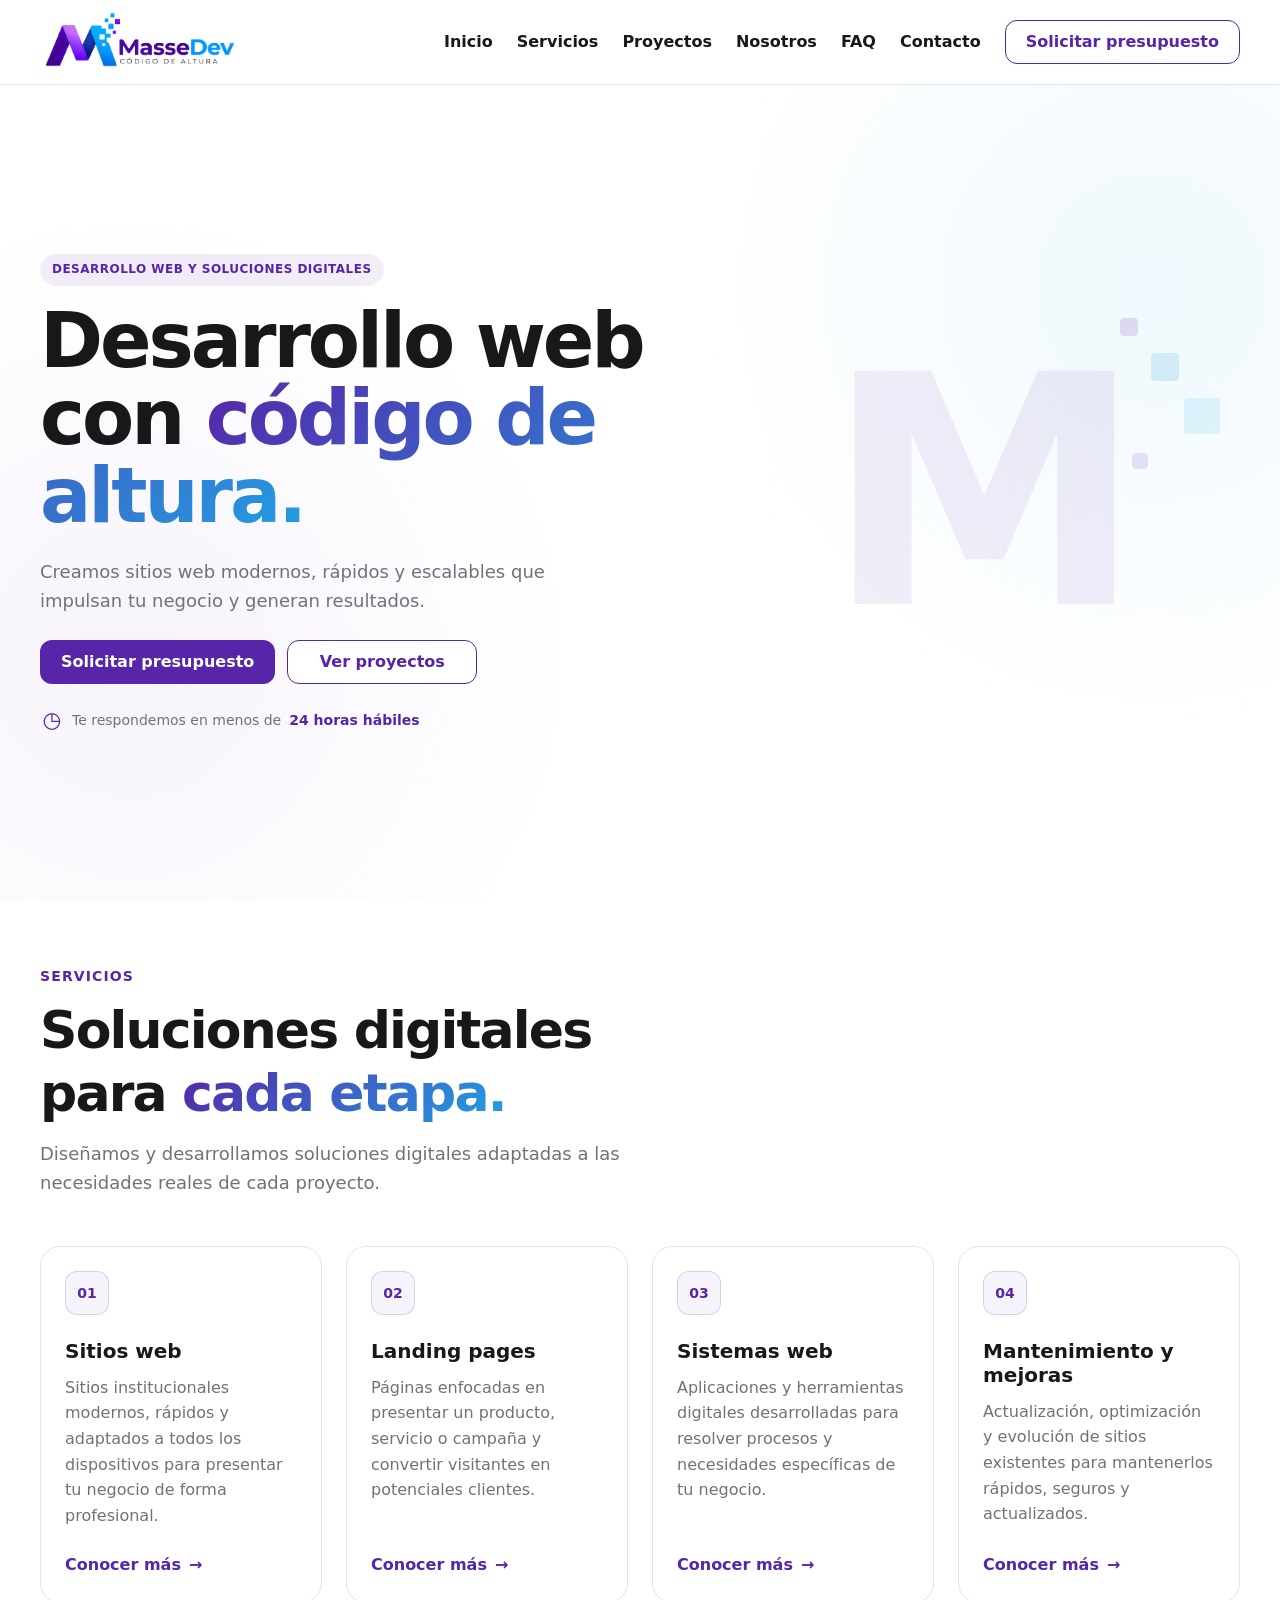
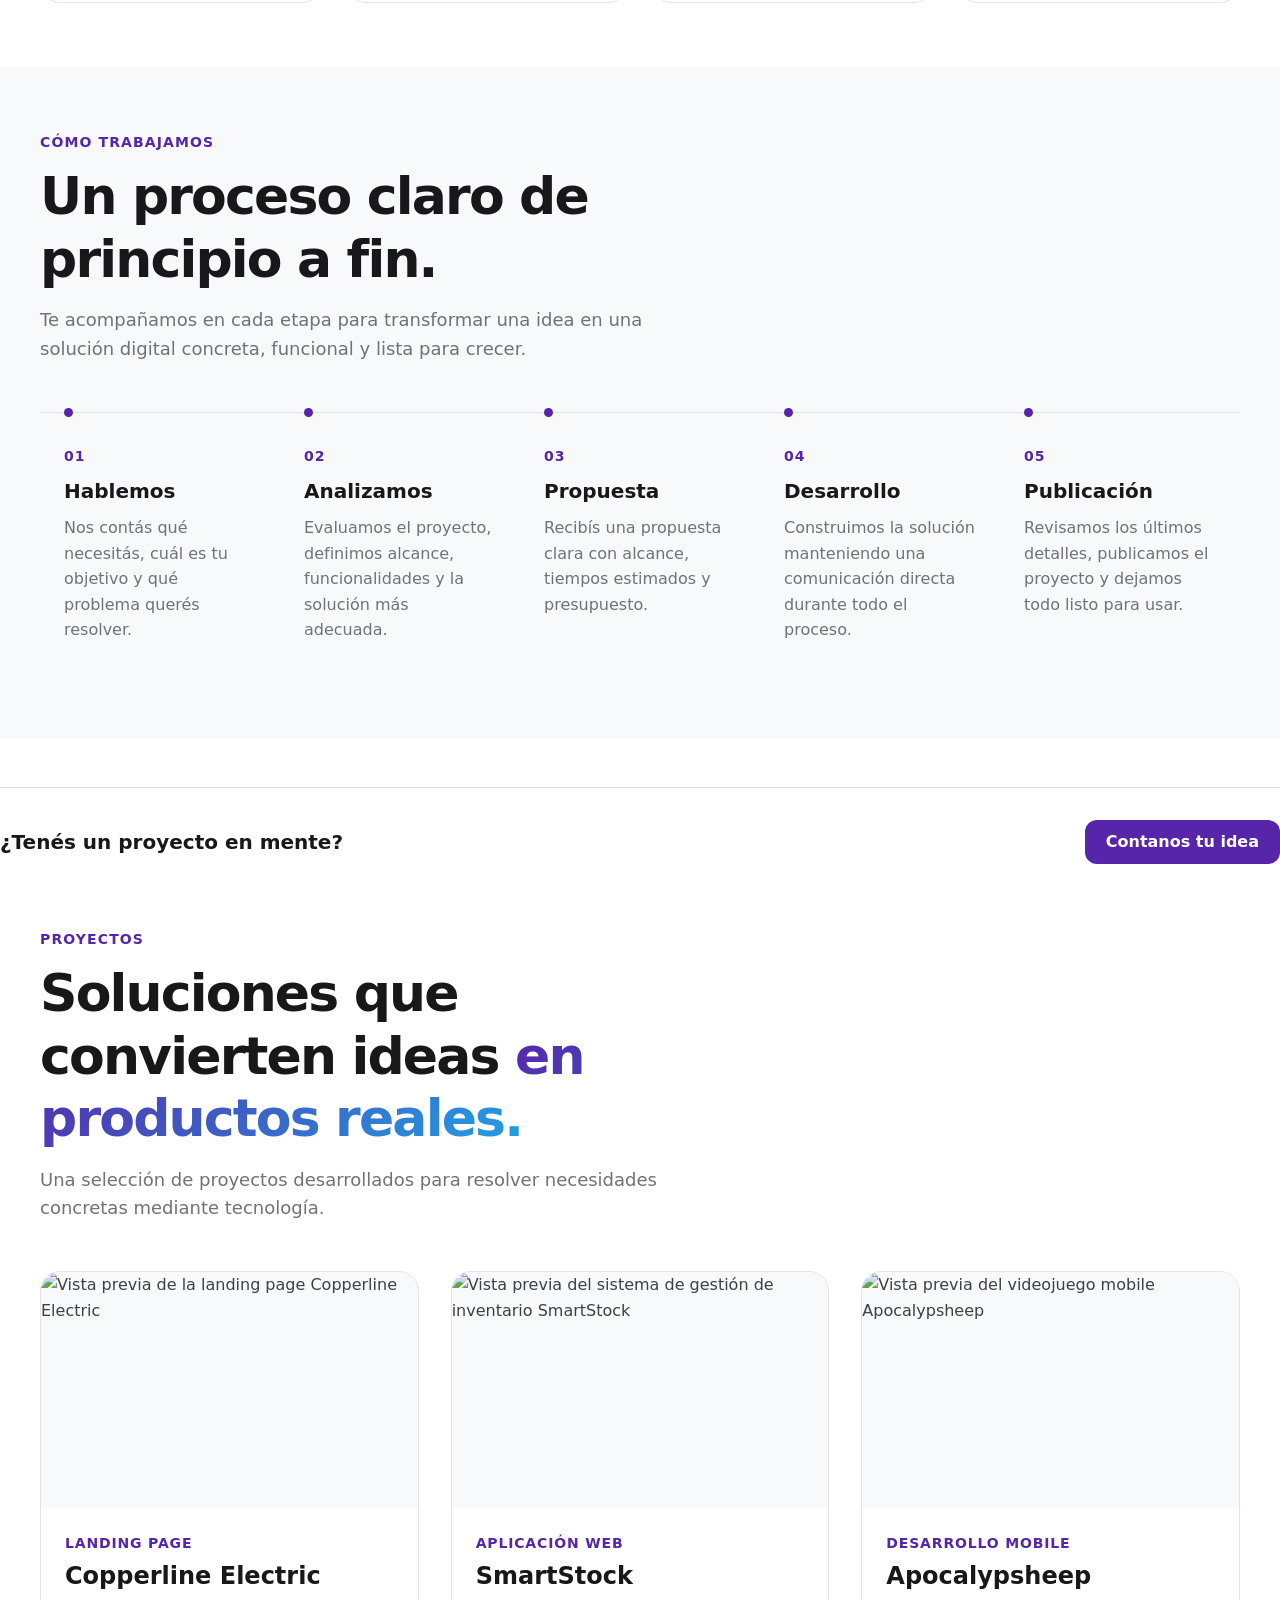
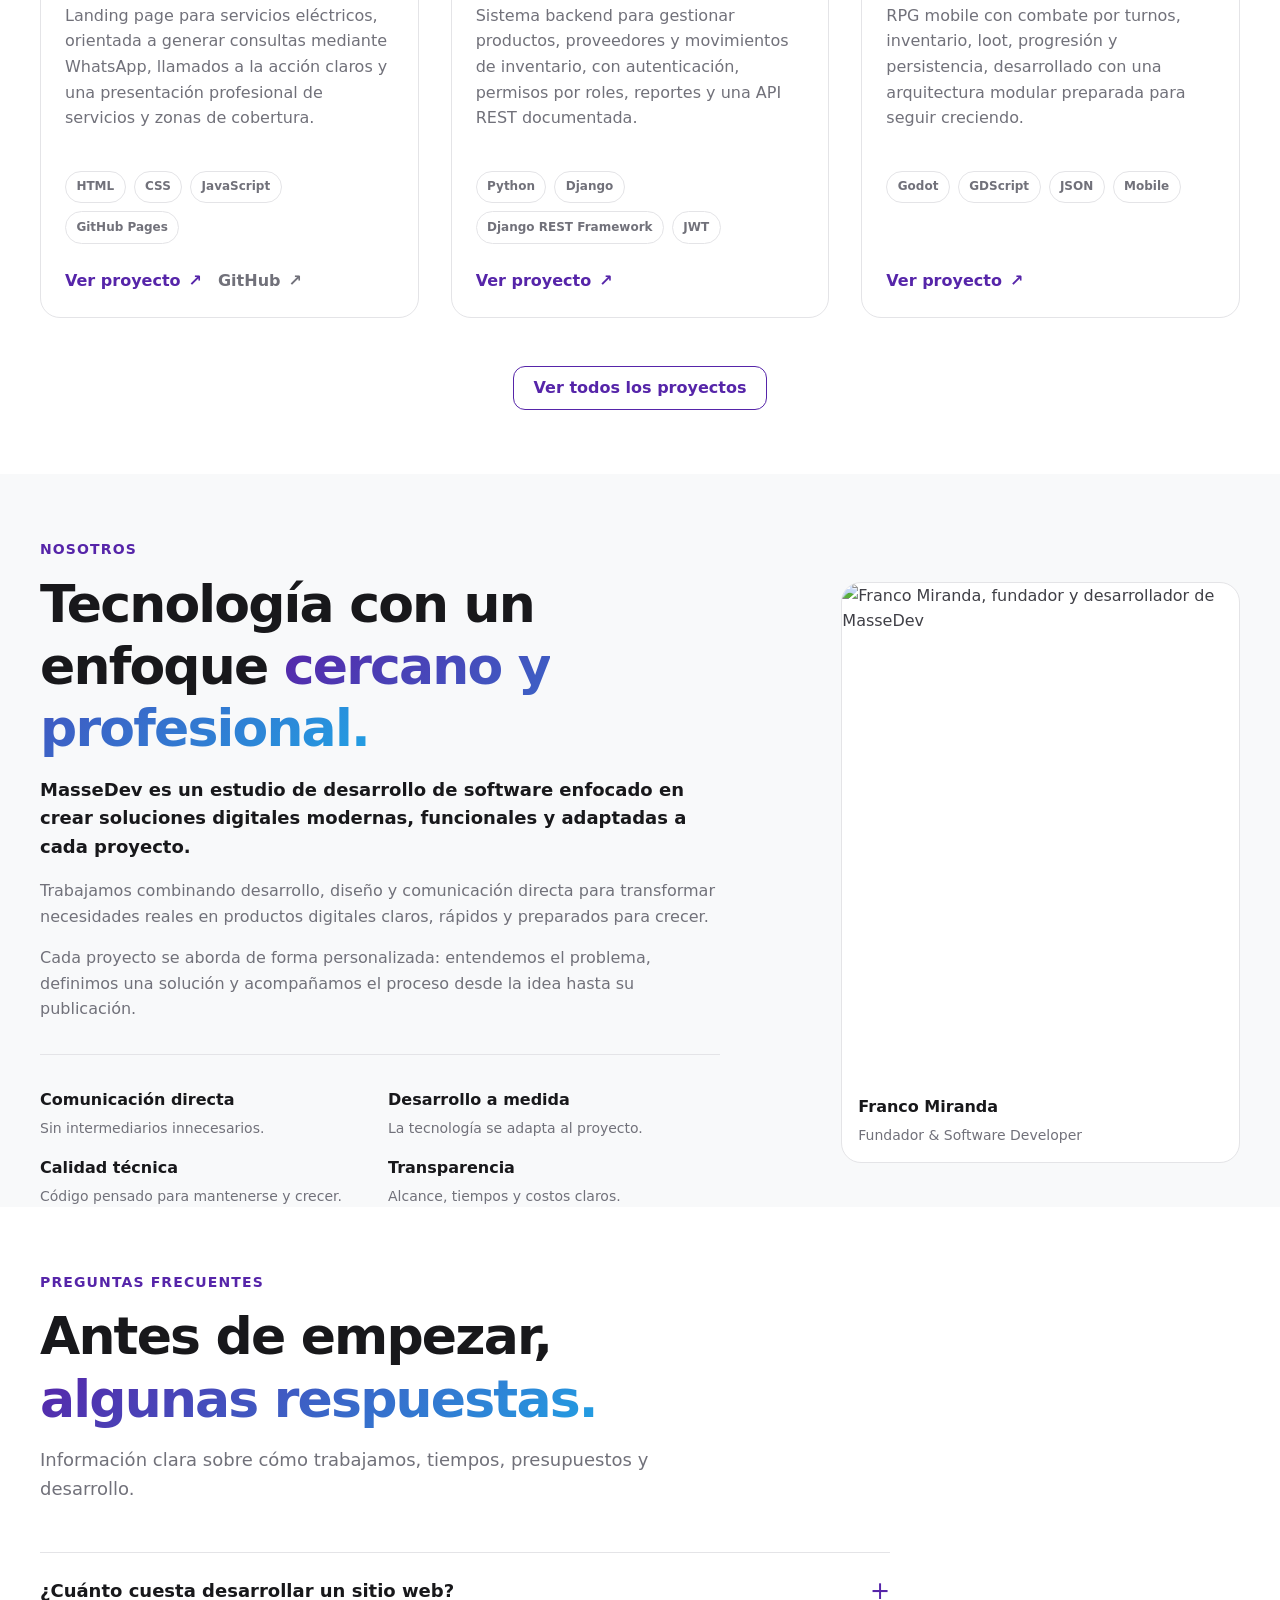
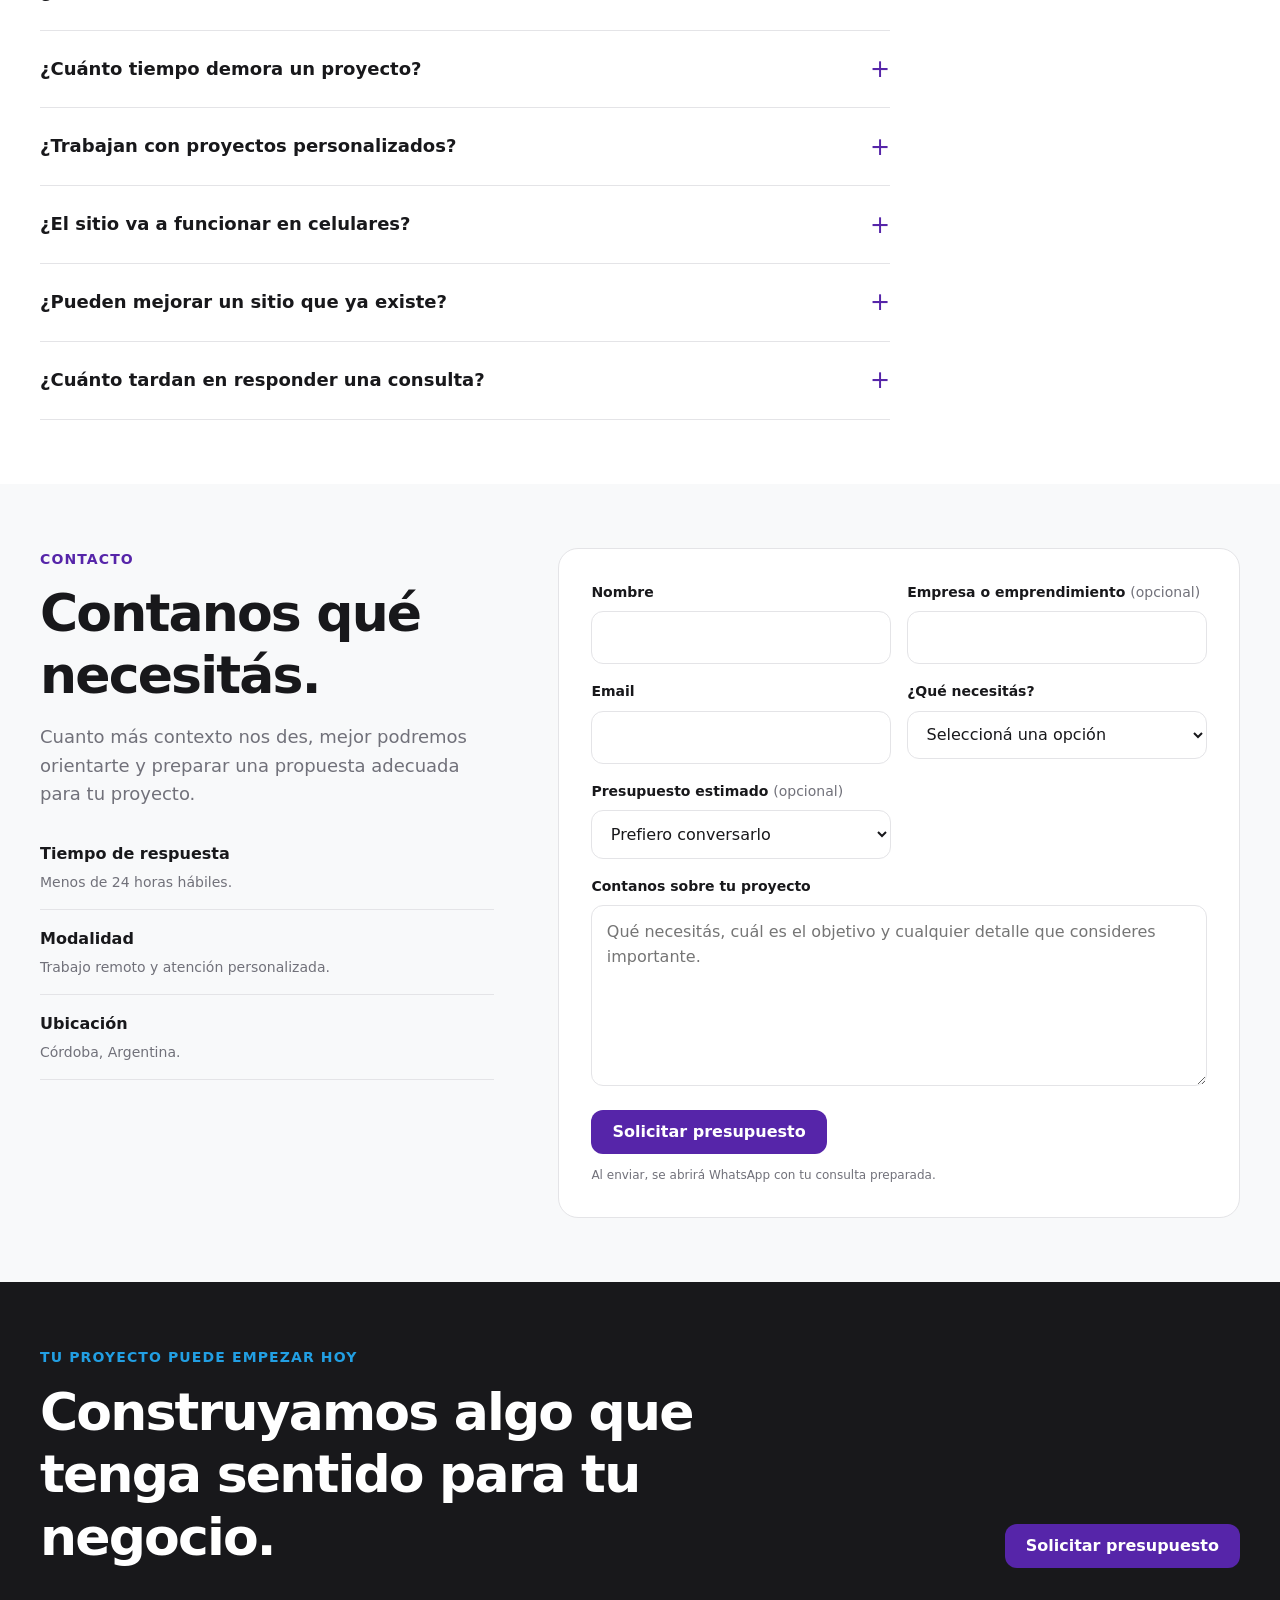
==== commit b0bcc76a: "feat: add contact and budget request flow" ====
--- a/index.html
+++ b/index.html
@@ -510,41 +510,378 @@
     
     
             <div class="about-team">
-    
+
                 <figure class="team-photo">
-    
+            
                     <img
-                        src="./assets/img/team/massedev-team.webp"
-                        alt="Equipo de MasseDev"
+                        src="./assets/img/team/franco-miranda.webp"
+                        alt="Franco Miranda, fundador y desarrollador de MasseDev"
                         width="900"
                         height="1100"
                         loading="lazy"
                     >
-    
+            
                     <figcaption>
-                        <strong>Equipo MasseDev</strong>
-                        <span>Desarrollo de software</span>
+                        <strong>Franco Miranda</strong>
+                        <span>Fundador & Software Developer</span>
                     </figcaption>
-    
+            
                 </figure>
-    
+            
             </div>
     
         </div>
     
-    </section>
-
-      <section id="faq" class="section">
-        <div class="container">
-          <h2>Preguntas frecuentes</h2>
-        </div>
-      </section>
-
-      <section id="contacto" class="section">
-        <div class="container">
-          <h2>Contacto</h2>
-        </div>
-      </section>
+        <section id="faq" class="faq section" aria-labelledby="faq-title">
+
+            <div class="container">
+        
+                <header class="section-header">
+        
+                    <p class="section-eyebrow">
+                        Preguntas frecuentes
+                    </p>
+        
+                    <h2 id="faq-title" class="section-title">
+                        Antes de empezar,
+                        <span class="text-gradient">
+                            algunas respuestas.
+                        </span>
+                    </h2>
+        
+                    <p class="section-description">
+                        Información clara sobre cómo trabajamos,
+                        tiempos, presupuestos y desarrollo.
+                    </p>
+        
+                </header>
+        
+        
+                <div class="faq-list">
+        
+                    <details class="faq-item">
+        
+                        <summary>
+                            ¿Cuánto cuesta desarrollar un sitio web?
+                        </summary>
+        
+                        <p>
+                            El presupuesto depende del alcance, cantidad de páginas,
+                            funcionalidades y necesidades específicas del proyecto.
+                            Antes de comenzar analizamos tu idea y preparamos
+                            una propuesta clara.
+                        </p>
+        
+                    </details>
+        
+        
+                    <details class="faq-item">
+        
+                        <summary>
+                            ¿Cuánto tiempo demora un proyecto?
+                        </summary>
+        
+                        <p>
+                            Depende del tipo de solución y su complejidad.
+                            Una landing page puede requerir menos tiempo que
+                            un sistema web completo. El plazo estimado se define
+                            antes de comenzar el desarrollo.
+                        </p>
+        
+                    </details>
+        
+        
+                    <details class="faq-item">
+        
+                        <summary>
+                            ¿Trabajan con proyectos personalizados?
+                        </summary>
+        
+                        <p>
+                            Sí. Cada proyecto se analiza de forma individual
+                            para definir la solución técnica que mejor se adapte
+                            al objetivo, presupuesto y necesidades reales.
+                        </p>
+        
+                    </details>
+        
+        
+                    <details class="faq-item">
+        
+                        <summary>
+                            ¿El sitio va a funcionar en celulares?
+                        </summary>
+        
+                        <p>
+                            Sí. Todos los sitios se desarrollan con enfoque
+                            responsive para funcionar correctamente en celulares,
+                            tablets y computadoras.
+                        </p>
+        
+                    </details>
+        
+        
+                    <details class="faq-item">
+        
+                        <summary>
+                            ¿Pueden mejorar un sitio que ya existe?
+                        </summary>
+        
+                        <p>
+                            Sí. Podemos analizar sitios existentes y trabajar
+                            sobre diseño, rendimiento, experiencia de usuario,
+                            mantenimiento o nuevas funcionalidades.
+                        </p>
+        
+                    </details>
+        
+        
+                    <details class="faq-item">
+        
+                        <summary>
+                            ¿Cuánto tardan en responder una consulta?
+                        </summary>
+        
+                        <p>
+                            Respondemos las consultas en un plazo máximo
+                            de 24 horas hábiles.
+                        </p>
+        
+                    </details>
+        
+                </div>
+        
+            </div>
+        
+        </section>
+        <section id="contacto" class="contact section" aria-labelledby="contact-title">
+
+            <div class="container contact-container">
+        
+                <div class="contact-content">
+        
+                    <p class="section-eyebrow">
+                        Contacto
+                    </p>
+        
+                    <h2 id="contact-title" class="section-title">
+                        Contanos qué necesitás.
+                    </h2>
+        
+                    <p class="section-description">
+                        Cuanto más contexto nos des, mejor podremos orientarte
+                        y preparar una propuesta adecuada para tu proyecto.
+                    </p>
+        
+                    <div class="contact-info">
+        
+                        <div class="contact-info-item">
+                            <strong>Tiempo de respuesta</strong>
+                            <span>
+                                Menos de 24 horas hábiles.
+                            </span>
+                        </div>
+        
+                        <div class="contact-info-item">
+                            <strong>Modalidad</strong>
+                            <span>
+                                Trabajo remoto y atención personalizada.
+                            </span>
+                        </div>
+        
+                        <div class="contact-info-item">
+                            <strong>Ubicación</strong>
+                            <span>
+                                Córdoba, Argentina.
+                            </span>
+                        </div>
+        
+                    </div>
+        
+                </div>
+        
+        
+                <form
+                    class="contact-form"
+                    id="budget-form"
+                >
+        
+                    <div class="form-group">
+                        <label for="name">
+                            Nombre
+                        </label>
+        
+                        <input
+                            type="text"
+                            id="name"
+                            name="name"
+                            autocomplete="name"
+                            required
+                        >
+                    </div>
+        
+        
+                    <div class="form-group">
+                        <label for="business">
+                            Empresa o emprendimiento
+                            <span>(opcional)</span>
+                        </label>
+        
+                        <input
+                            type="text"
+                            id="business"
+                            name="business"
+                            autocomplete="organization"
+                        >
+                    </div>
+        
+        
+                    <div class="form-group">
+                        <label for="email">
+                            Email
+                        </label>
+        
+                        <input
+                            type="email"
+                            id="email"
+                            name="email"
+                            autocomplete="email"
+                            required
+                        >
+                    </div>
+        
+        
+                    <div class="form-group">
+                        <label for="project-type">
+                            ¿Qué necesitás?
+                        </label>
+        
+                        <select
+                            id="project-type"
+                            name="projectType"
+                            required
+                        >
+                            <option value="">
+                                Seleccioná una opción
+                            </option>
+        
+                            <option value="Sitio web">
+                                Sitio web
+                            </option>
+        
+                            <option value="Landing page">
+                                Landing page
+                            </option>
+        
+                            <option value="Sistema web">
+                                Sistema web
+                            </option>
+        
+                            <option value="Mantenimiento o mejoras">
+                                Mantenimiento o mejoras
+                            </option>
+        
+                            <option value="Otro">
+                                Otro
+                            </option>
+                        </select>
+                    </div>
+        
+        
+                    <div class="form-group">
+                        <label for="budget">
+                            Presupuesto estimado
+                            <span>(opcional)</span>
+                        </label>
+        
+                        <select
+                            id="budget"
+                            name="budget"
+                        >
+                            <option value="">
+                                Prefiero conversarlo
+                            </option>
+        
+                            <option value="Hasta USD 300">
+                                Hasta USD 300
+                            </option>
+        
+                            <option value="USD 300 - 600">
+                                USD 300 - 600
+                            </option>
+        
+                            <option value="USD 600 - 1200">
+                                USD 600 - 1200
+                            </option>
+        
+                            <option value="Más de USD 1200">
+                                Más de USD 1200
+                            </option>
+                        </select>
+                    </div>
+        
+        
+                    <div class="form-group form-group-full">
+                        <label for="message">
+                            Contanos sobre tu proyecto
+                        </label>
+        
+                        <textarea
+                            id="message"
+                            name="message"
+                            rows="6"
+                            required
+                            placeholder="Qué necesitás, cuál es el objetivo y cualquier detalle que consideres importante."
+                        ></textarea>
+                    </div>
+        
+        
+                    <div class="form-actions form-group-full">
+        
+                        <button
+                            type="submit"
+                            class="btn btn-primary"
+                        >
+                            Solicitar presupuesto
+                        </button>
+        
+                        <p class="form-note">
+                            Al enviar, se abrirá WhatsApp con tu consulta preparada.
+                        </p>
+        
+                    </div>
+        
+                </form>
+        
+            </div>
+        
+        </section>
+        <section class="final-cta section">
+
+            <div class="container final-cta-container">
+        
+                <div>
+        
+                    <p class="section-eyebrow">
+                        Tu proyecto puede empezar hoy
+                    </p>
+        
+                    <h2>
+                        Construyamos algo que tenga sentido para tu negocio.
+                    </h2>
+        
+                </div>
+        
+                <a
+                    class="btn btn-primary"
+                    href="./presupuesto/"
+                >
+                    Solicitar presupuesto
+                </a>
+        
+            </div>
+        
+        </section>
     </main>
 
     <a class="mobile-cta" href="./presupuesto/"> Solicitar presupuesto </a>
--- a/assets/css/main.css
+++ b/assets/css/main.css
@@ -1416,4 +1416,292 @@
         gap: var(--space-9);
     }
 
+}
+/* ==================================================
+   28. FAQ
+   ================================================== */
+
+   .faq {
+    background-color: var(--color-background);
+}
+
+.faq-list {
+    max-width: 850px;
+}
+
+.faq-item {
+    border-bottom: 1px solid var(--color-border);
+}
+
+.faq-item:first-child {
+    border-top: 1px solid var(--color-border);
+}
+
+.faq-item summary {
+    position: relative;
+
+    padding:
+        var(--space-5)
+        var(--space-6)
+        var(--space-5)
+        0;
+
+    color: var(--color-dark);
+
+    font-size: var(--text-lg);
+    font-weight: 700;
+
+    cursor: pointer;
+
+    list-style: none;
+}
+
+.faq-item summary::-webkit-details-marker {
+    display: none;
+}
+
+.faq-item summary::after {
+    content: "+";
+
+    position: absolute;
+    top: 50%;
+    right: 0;
+
+    color: var(--color-primary);
+
+    font-size: var(--text-2xl);
+    font-weight: 400;
+
+    transform: translateY(-50%);
+}
+
+.faq-item[open] summary::after {
+    content: "−";
+}
+
+.faq-item p {
+    max-width: 720px;
+
+    margin-bottom: var(--space-5);
+
+    color: var(--color-text-muted);
+}
+/* ==================================================
+   29. Contact
+   ================================================== */
+
+   .contact {
+    background-color: var(--color-surface);
+}
+
+.contact-container {
+    display: grid;
+
+    gap: var(--space-7);
+}
+
+.contact-info {
+    display: grid;
+
+    gap: var(--space-4);
+
+    margin-top: var(--space-6);
+}
+
+.contact-info-item {
+    display: flex;
+    flex-direction: column;
+
+    gap: var(--space-1);
+
+    padding-bottom: var(--space-4);
+
+    border-bottom: 1px solid var(--color-border);
+}
+
+.contact-info-item strong {
+    color: var(--color-dark);
+}
+
+.contact-info-item span {
+    color: var(--color-text-muted);
+
+    font-size: var(--text-sm);
+}
+
+
+/* ==================================================
+   30. Contact Form
+   ================================================== */
+
+.contact-form {
+    display: grid;
+
+    gap: var(--space-4);
+
+    padding: var(--space-5);
+
+    border: 1px solid var(--color-border);
+    border-radius: var(--radius-lg);
+
+    background-color: var(--color-background);
+}
+
+.form-group {
+    display: flex;
+    flex-direction: column;
+
+    gap: var(--space-2);
+}
+
+.form-group label {
+    color: var(--color-dark);
+
+    font-size: var(--text-sm);
+    font-weight: 700;
+}
+
+.form-group label span {
+    color: var(--color-text-muted);
+
+    font-weight: 400;
+}
+
+.form-group input,
+.form-group select,
+.form-group textarea {
+    width: 100%;
+
+    padding:
+        0.8rem
+        0.9rem;
+
+    border: 1px solid var(--color-border);
+    border-radius: var(--radius-md);
+
+    color: var(--color-dark);
+    background-color: var(--color-background);
+
+    transition:
+        border-color var(--transition-fast),
+        box-shadow var(--transition-fast);
+}
+
+.form-group textarea {
+    resize: vertical;
+
+    min-height: 150px;
+}
+
+.form-group input:hover,
+.form-group select:hover,
+.form-group textarea:hover {
+    border-color: #c4c4cc;
+}
+
+.form-group input:focus,
+.form-group select:focus,
+.form-group textarea:focus {
+    border-color: var(--color-primary);
+
+    outline: none;
+
+    box-shadow:
+        0 0 0 3px rgba(86, 37, 169, 0.1);
+}
+
+.form-actions {
+    display: flex;
+    flex-direction: column;
+
+    align-items: flex-start;
+
+    gap: var(--space-3);
+
+    margin-top: var(--space-2);
+}
+
+.form-note {
+    margin: 0;
+
+    color: var(--color-text-muted);
+
+    font-size: var(--text-xs);
+}
+/* ==================================================
+   31. Contact Responsive
+   ================================================== */
+
+   @media (min-width: 700px) {
+
+    .contact-form {
+        grid-template-columns:
+            repeat(2, minmax(0, 1fr));
+
+        padding: var(--space-6);
+    }
+
+    .form-group-full {
+        grid-column: 1 / -1;
+    }
+
+}
+
+
+@media (min-width: 950px) {
+
+    .contact-container {
+        grid-template-columns:
+            minmax(0, 0.8fr)
+            minmax(500px, 1.2fr);
+
+        align-items: start;
+
+        gap: var(--space-8);
+    }
+
+}
+/* ==================================================
+   32. Final CTA
+   ================================================== */
+
+   .final-cta {
+    background-color: var(--color-dark);
+}
+
+.final-cta .section-eyebrow {
+    color: var(--color-secondary);
+}
+
+.final-cta h2 {
+    max-width: 720px;
+
+    margin: 0;
+
+    color: #ffffff;
+
+    font-size: clamp(
+        2rem,
+        6vw,
+        3.25rem
+    );
+
+    letter-spacing: -0.035em;
+}
+
+.final-cta-container {
+    display: flex;
+    flex-direction: column;
+
+    gap: var(--space-6);
+}
+
+@media (min-width: 800px) {
+
+    .final-cta-container {
+        flex-direction: row;
+        align-items: flex-end;
+        justify-content: space-between;
+    }
+
 }
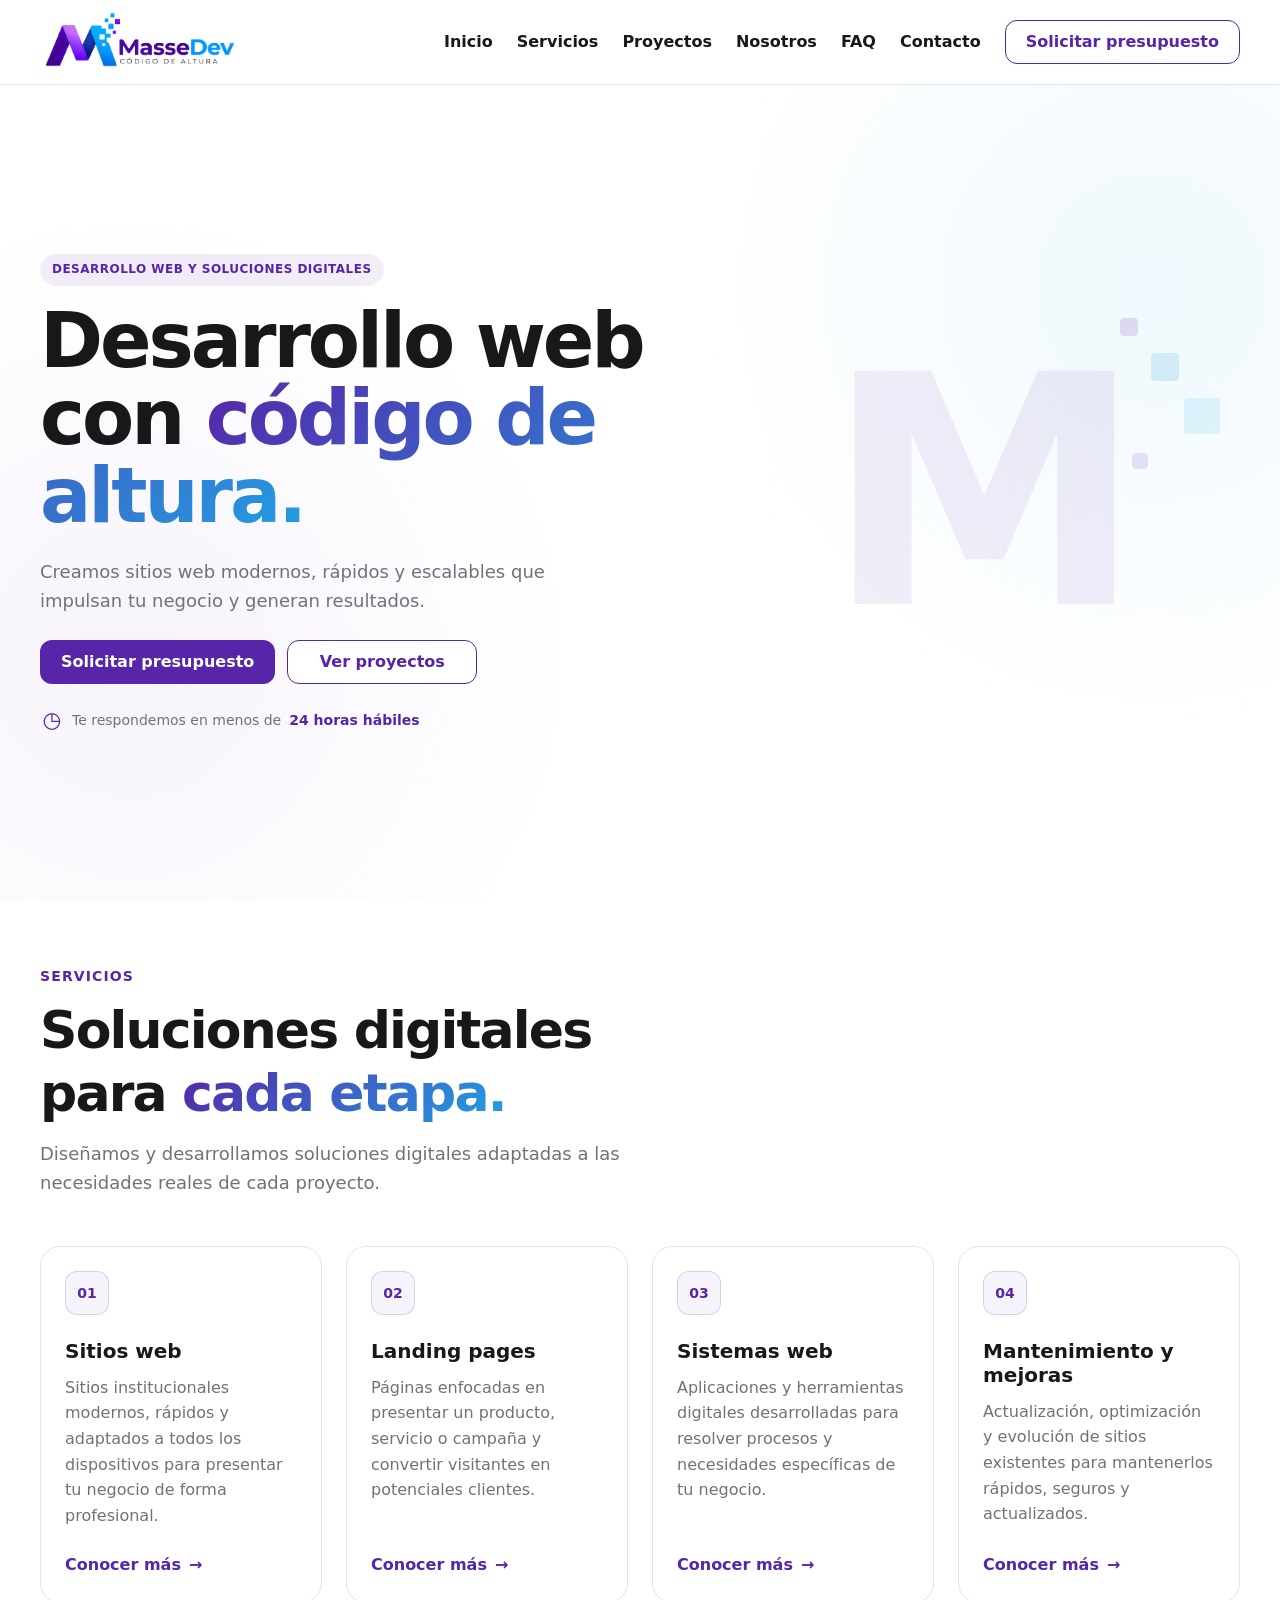
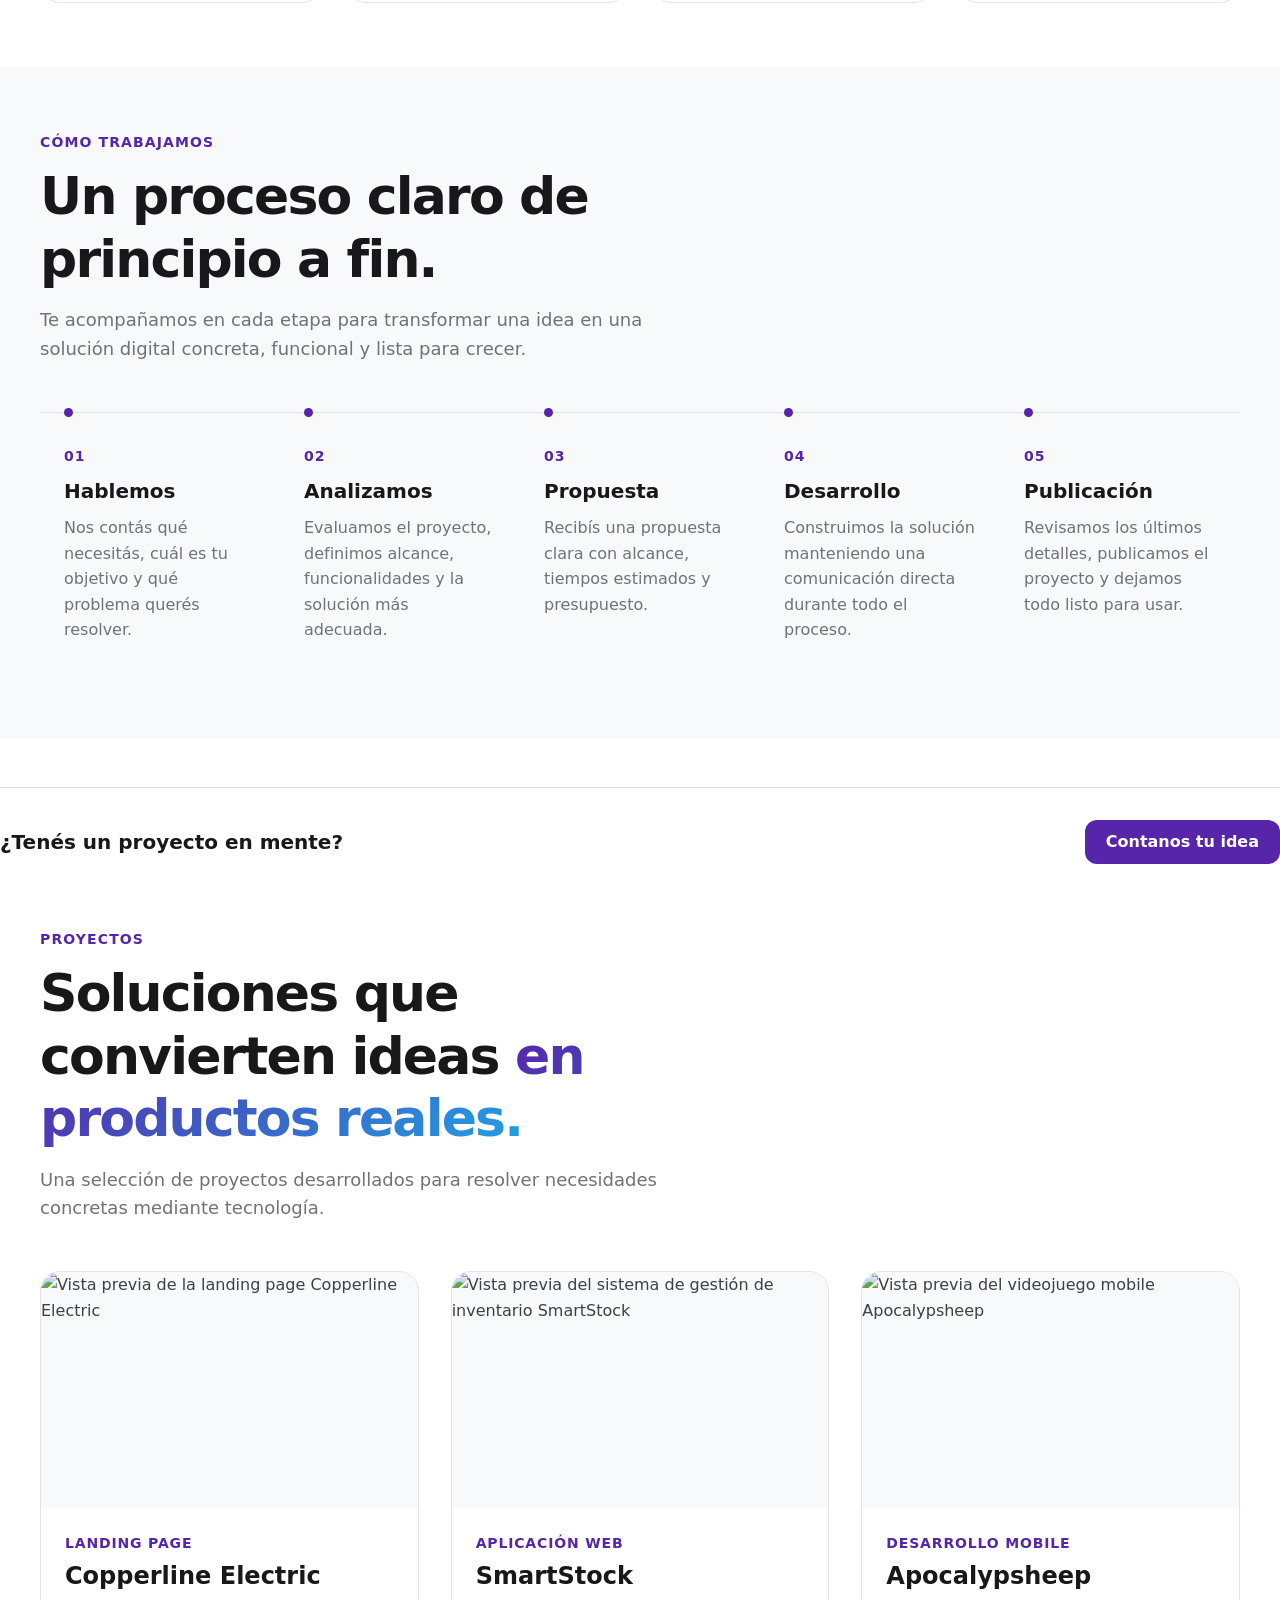
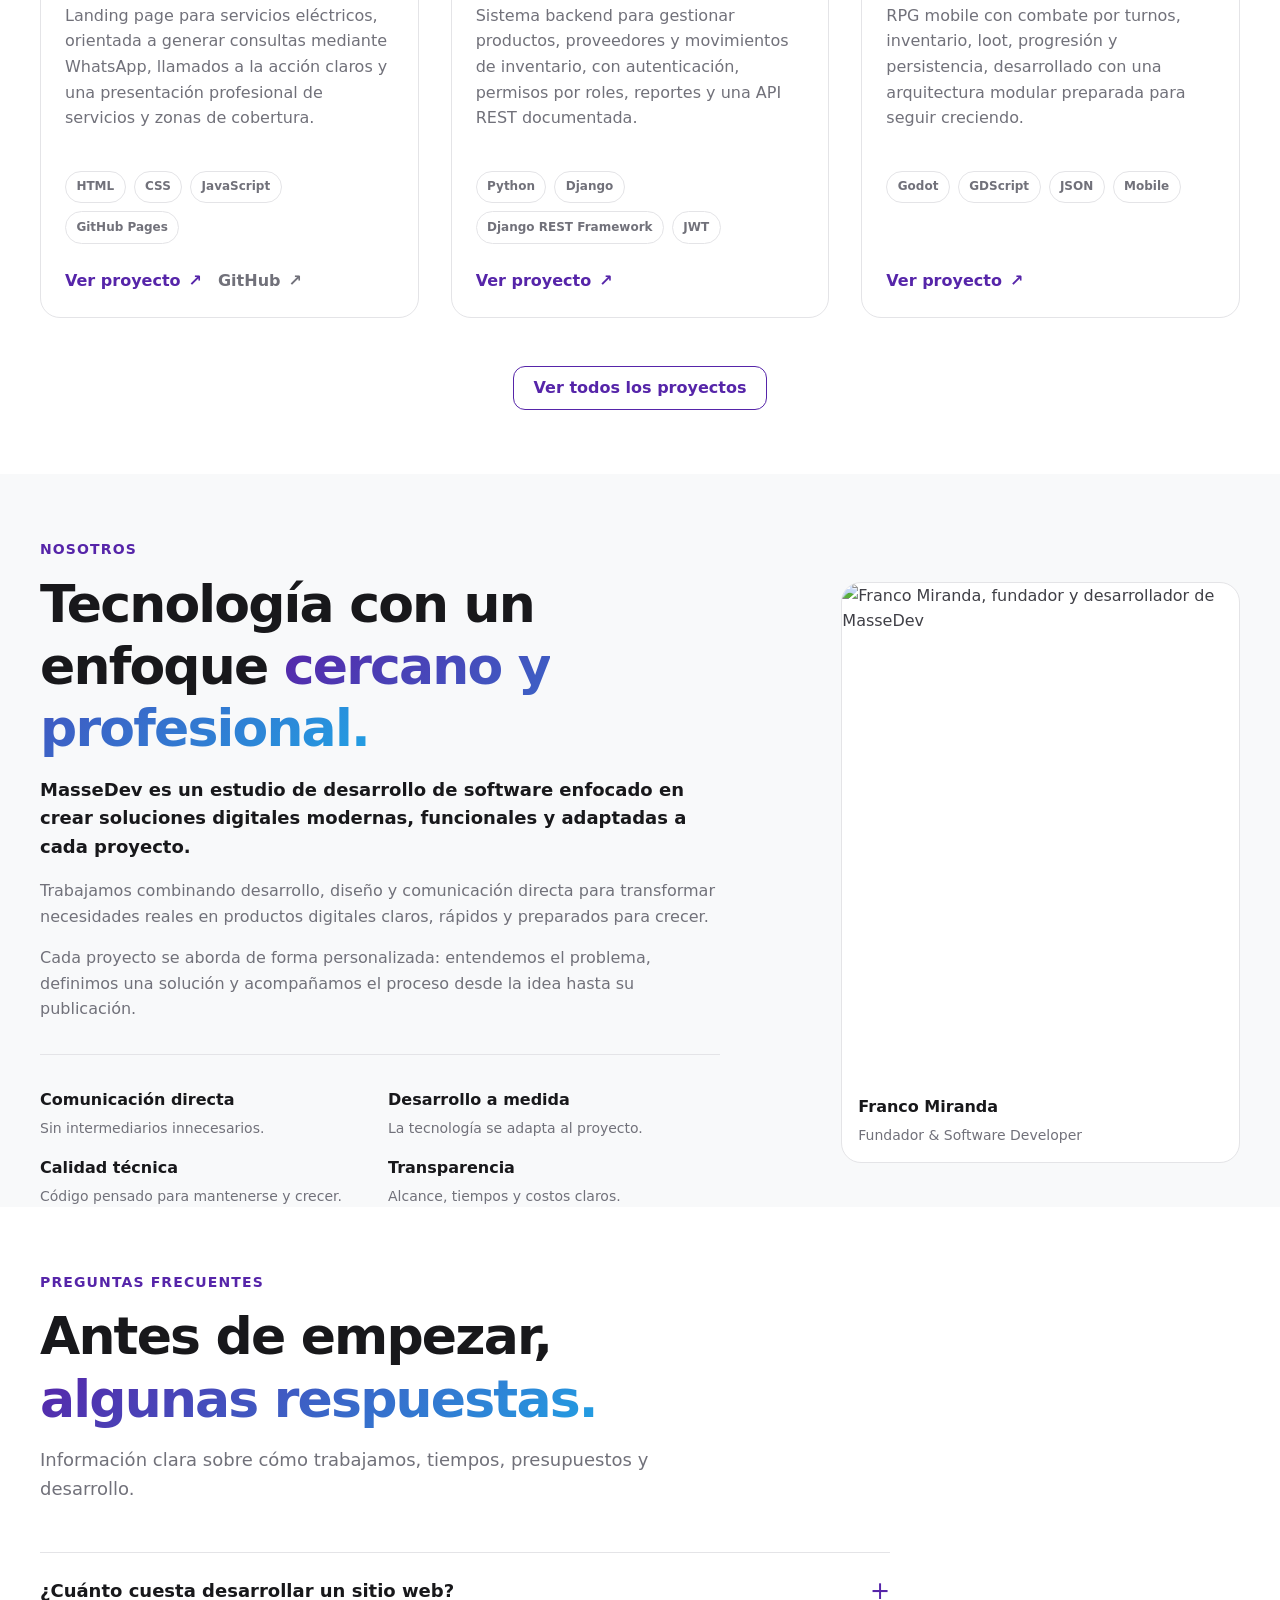
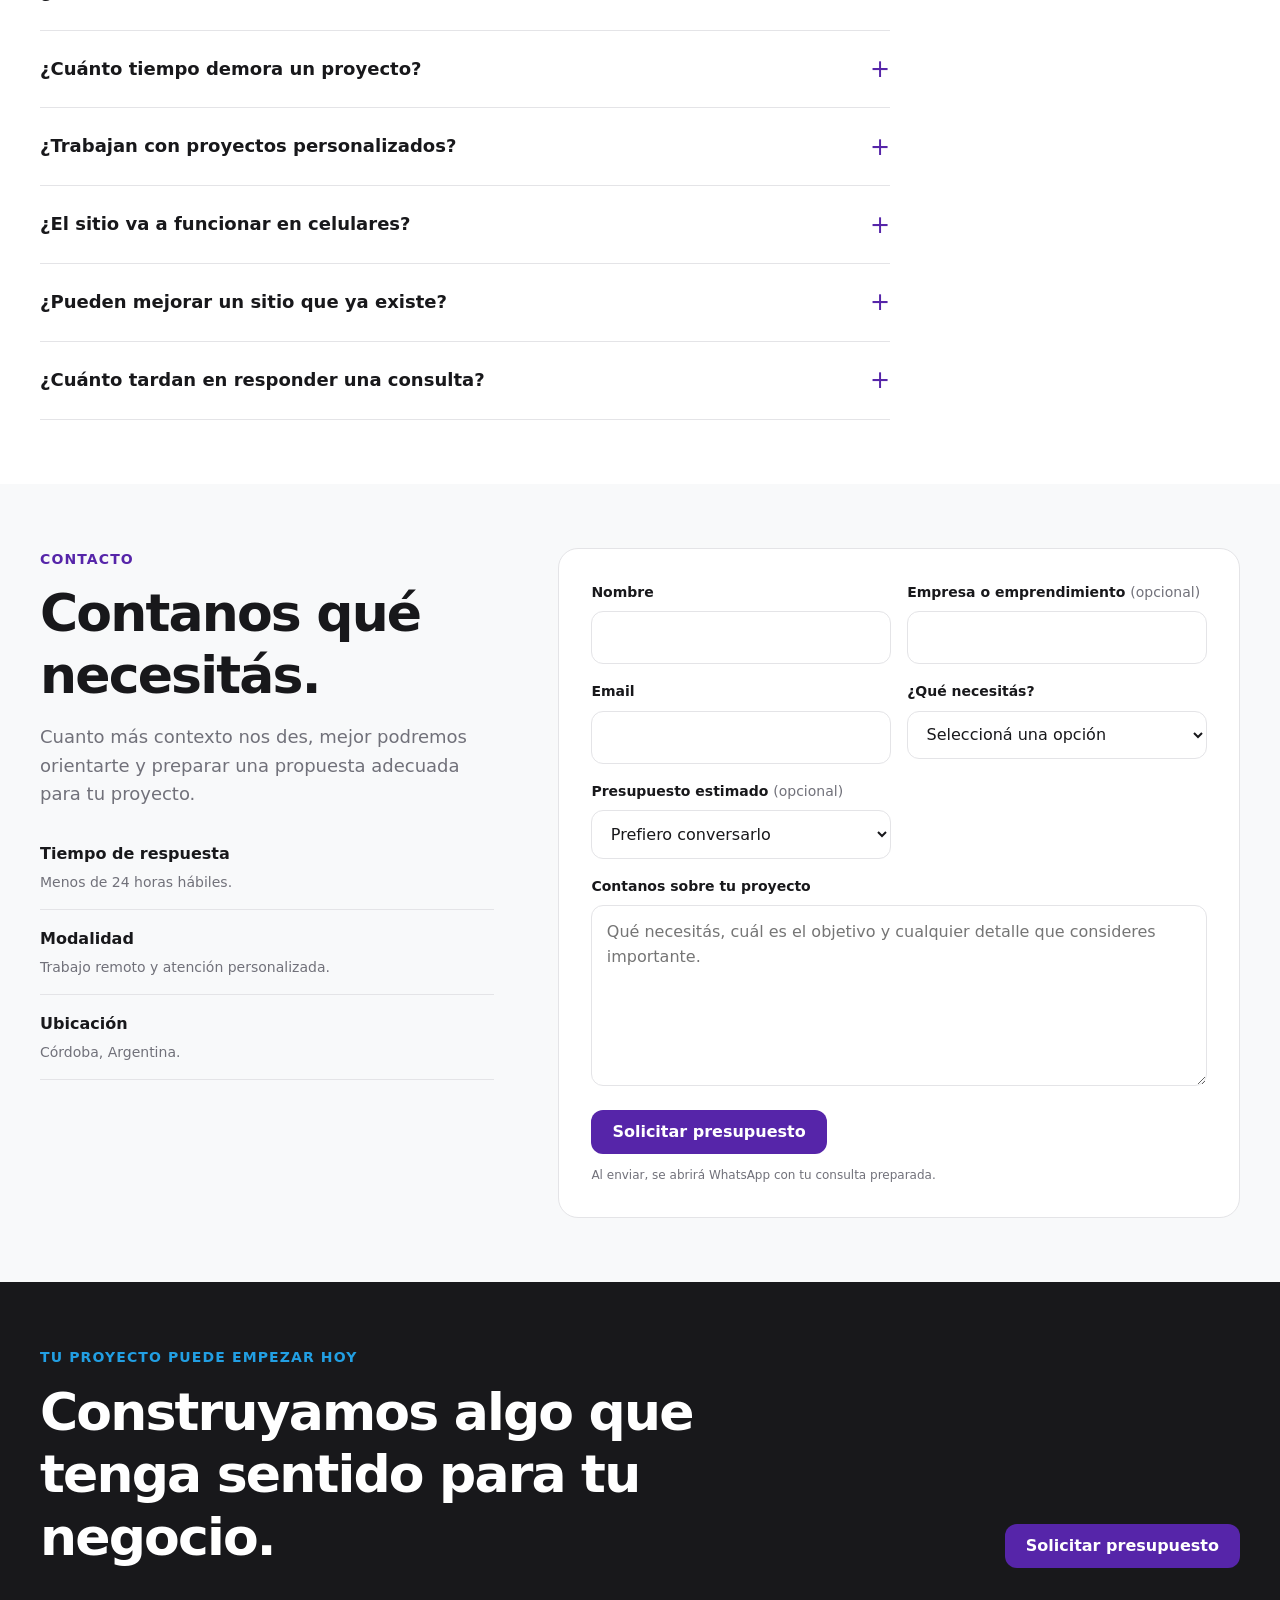
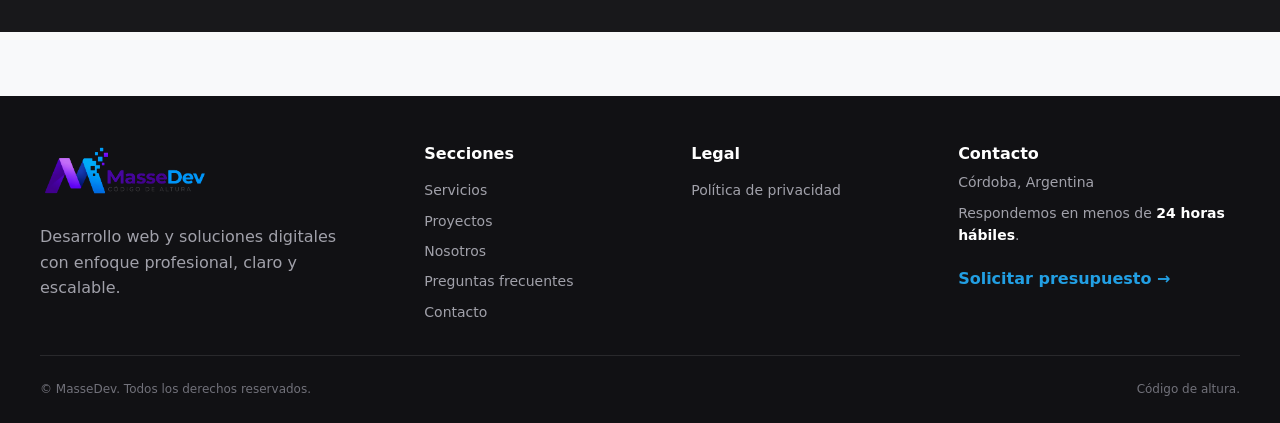
==== commit 5aa039f8: "feat: add footer and privacy page" ====
--- a/index.html
+++ b/index.html
@@ -882,8 +882,101 @@
             </div>
         
         </section>
+
     </main>
-
+<footer class="site-footer">
+
+    <div class="container footer-grid">
+
+        <div class="footer-brand">
+
+            <a
+                class="footer-logo"
+                href="/"
+                aria-label="MasseDev - Inicio"
+            >
+                <img
+                    src="./assets/img/logo/massedev-logo.png"
+                    alt="MasseDev - Código de altura"
+                    width="180"
+                    height="60"
+                    loading="lazy"
+                >
+            </a>
+
+            <p>
+                Desarrollo web y soluciones digitales
+                con enfoque profesional, claro y escalable.
+            </p>
+
+        </div>
+
+
+        <nav
+            class="footer-nav"
+            aria-label="Navegación secundaria"
+        >
+            <h2>Secciones</h2>
+
+            <a href="#servicios">Servicios</a>
+            <a href="#proyectos">Proyectos</a>
+            <a href="#nosotros">Nosotros</a>
+            <a href="#faq">Preguntas frecuentes</a>
+            <a href="#contacto">Contacto</a>
+        </nav>
+
+
+        <nav
+            class="footer-nav"
+            aria-label="Información legal"
+        >
+            <h2>Legal</h2>
+
+            <a href="./privacidad/">
+                Política de privacidad
+            </a>
+        </nav>
+
+
+        <div class="footer-contact">
+
+            <h2>Contacto</h2>
+
+            <p>
+                Córdoba, Argentina
+            </p>
+
+            <p>
+                Respondemos en menos de
+                <strong>24 horas hábiles</strong>.
+            </p>
+
+            <a
+                class="footer-contact-link"
+                href="./presupuesto/"
+            >
+                Solicitar presupuesto →
+            </a>
+
+        </div>
+
+    </div>
+
+
+    <div class="container footer-bottom">
+
+        <p>
+            © <span id="current-year"></span>
+            MasseDev. Todos los derechos reservados.
+        </p>
+
+        <p>
+            Código de altura.
+        </p>
+
+    </div>
+
+</footer>
     <a class="mobile-cta" href="./presupuesto/"> Solicitar presupuesto </a>
 
     <script src="./assets/js/main.js"></script>
--- a/assets/css/main.css
+++ b/assets/css/main.css
@@ -1704,4 +1704,207 @@
         justify-content: space-between;
     }
 
+}
+/* ==================================================
+   33. Footer
+   ================================================== */
+
+   .site-footer {
+    padding-block:
+        var(--space-7)
+        var(--space-5);
+
+    color: #d4d4d8;
+    background-color: #111114;
+}
+
+.footer-grid {
+    display: grid;
+
+    gap: var(--space-6);
+
+    padding-bottom: var(--space-6);
+
+    border-bottom:
+        1px solid rgba(255, 255, 255, 0.1);
+}
+
+
+/* Brand */
+
+.footer-brand {
+    max-width: 320px;
+}
+
+.footer-logo {
+    display: inline-block;
+
+    margin-bottom: var(--space-4);
+}
+
+.footer-logo img {
+    width: 170px;
+    height: auto;
+}
+
+.footer-brand p {
+    margin: 0;
+
+    color: #a1a1aa;
+}
+
+
+/* Navigation */
+
+.footer-nav {
+    display: flex;
+    flex-direction: column;
+
+    gap: var(--space-2);
+}
+
+.footer-nav h2,
+.footer-contact h2 {
+    margin-bottom: var(--space-2);
+
+    color: #ffffff;
+
+    font-size: var(--text-base);
+}
+
+.footer-nav a {
+    color: #a1a1aa;
+
+    font-size: var(--text-sm);
+
+    transition: color var(--transition-fast);
+}
+
+.footer-nav a:hover {
+    color: #ffffff;
+}
+
+
+/* Contact */
+
+.footer-contact p {
+    margin-bottom: var(--space-2);
+
+    color: #a1a1aa;
+
+    font-size: var(--text-sm);
+}
+
+.footer-contact strong {
+    color: #ffffff;
+}
+
+.footer-contact-link {
+    display: inline-flex;
+
+    margin-top: var(--space-3);
+
+    color: var(--color-secondary);
+
+    font-weight: 700;
+}
+
+.footer-contact-link:hover {
+    color: #ffffff;
+}
+
+
+/* Bottom */
+
+.footer-bottom {
+    display: flex;
+    flex-direction: column;
+
+    gap: var(--space-2);
+
+    padding-top: var(--space-5);
+}
+
+.footer-bottom p {
+    margin: 0;
+
+    color: #71717a;
+
+    font-size: var(--text-xs);
+}
+/* ==================================================
+   34. Footer Responsive
+   ================================================== */
+
+   @media (min-width: 700px) {
+
+    .footer-grid {
+        grid-template-columns:
+            1.5fr
+            1fr
+            1fr
+            1.2fr;
+    }
+
+    .footer-bottom {
+        flex-direction: row;
+        justify-content: space-between;
+    }
+
+}
+/* ==================================================
+   35. Legal Pages
+   ================================================== */
+
+   .legal-container {
+    max-width: 800px;
+}
+
+.legal-container h1 {
+    margin-bottom: var(--space-5);
+
+    font-size: clamp(
+        2.25rem,
+        7vw,
+        4rem
+    );
+
+    letter-spacing: -0.035em;
+}
+
+.legal-container h2 {
+    margin-top: var(--space-6);
+    margin-bottom: var(--space-3);
+
+    font-size: var(--text-xl);
+}
+
+.legal-container p {
+    color: var(--color-text-muted);
+}
+
+
+/* Breadcrumbs */
+
+.breadcrumbs {
+    display: flex;
+    flex-wrap: wrap;
+
+    align-items: center;
+
+    gap: var(--space-2);
+
+    margin-bottom: var(--space-6);
+
+    color: var(--color-text-muted);
+
+    font-size: var(--text-sm);
+}
+
+.breadcrumbs a {
+    color: var(--color-primary);
+}
+
+.breadcrumbs a:hover {
+    text-decoration: underline;
 }
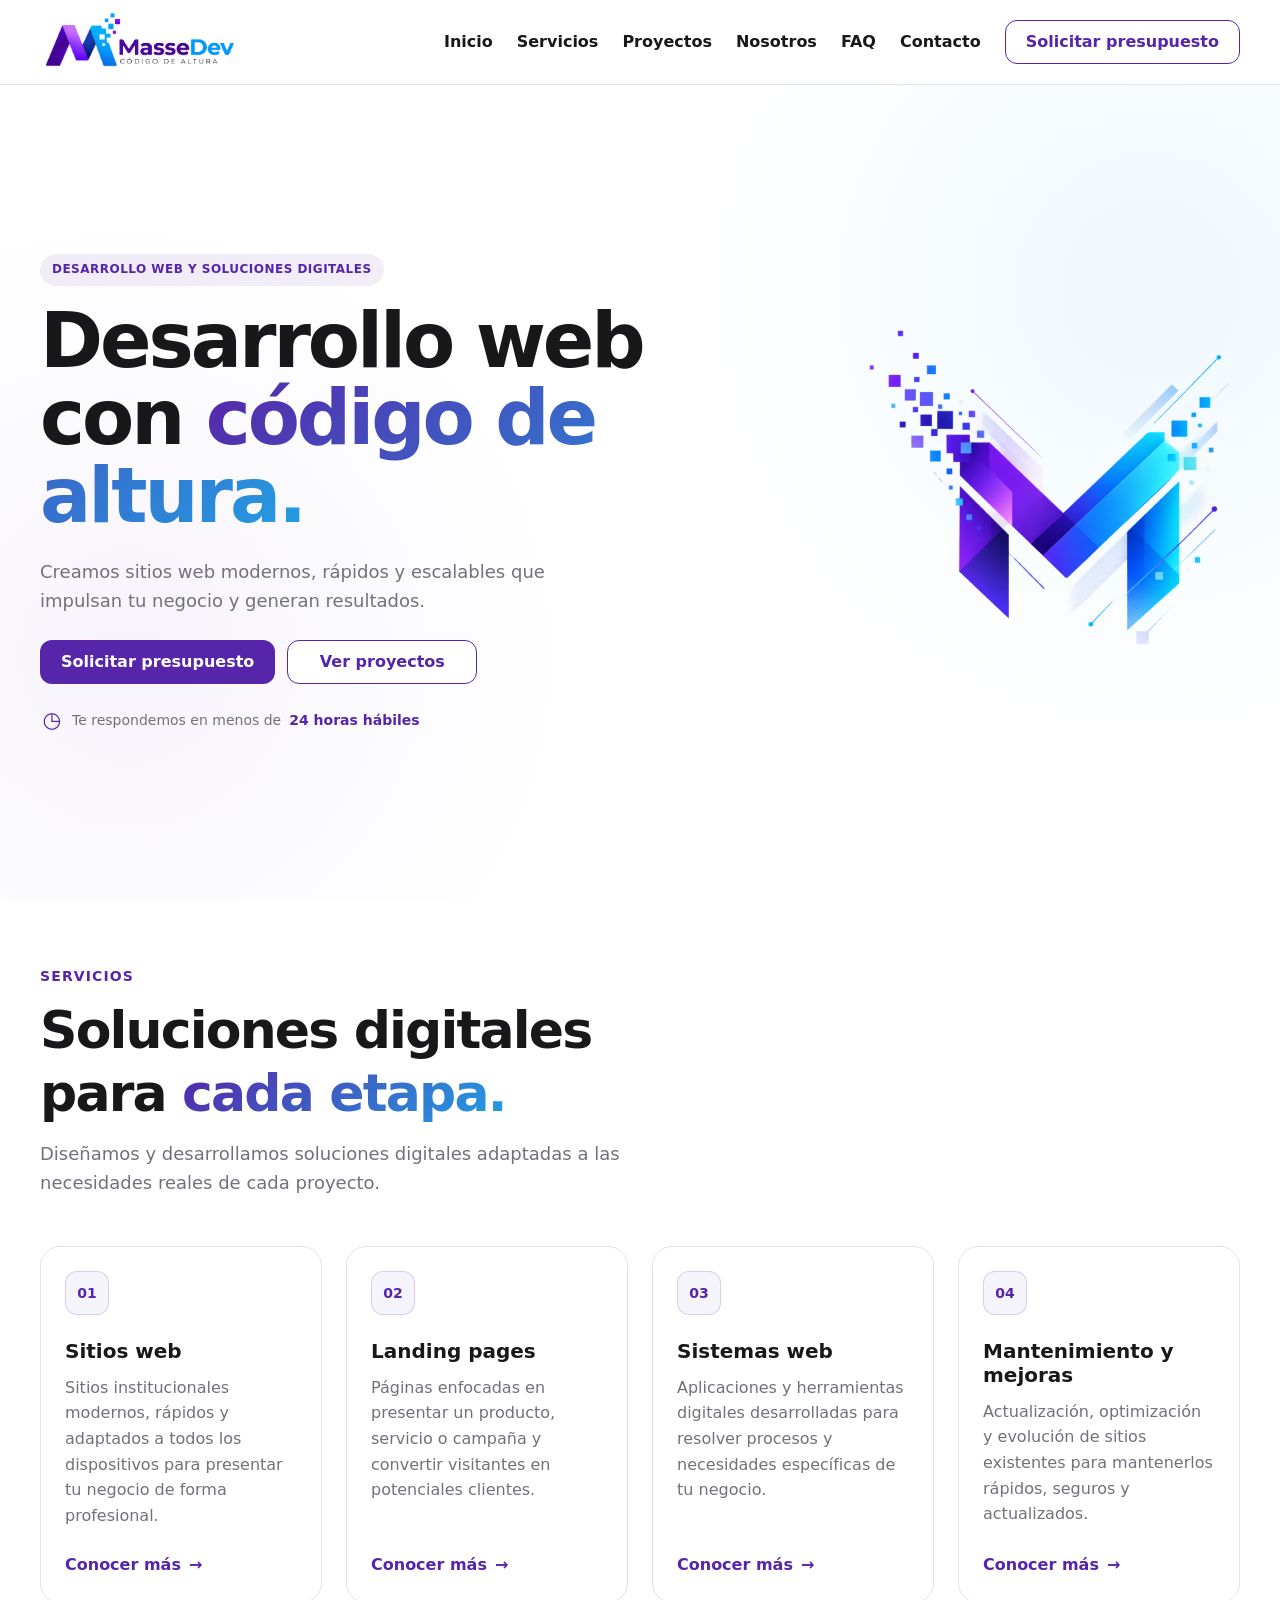
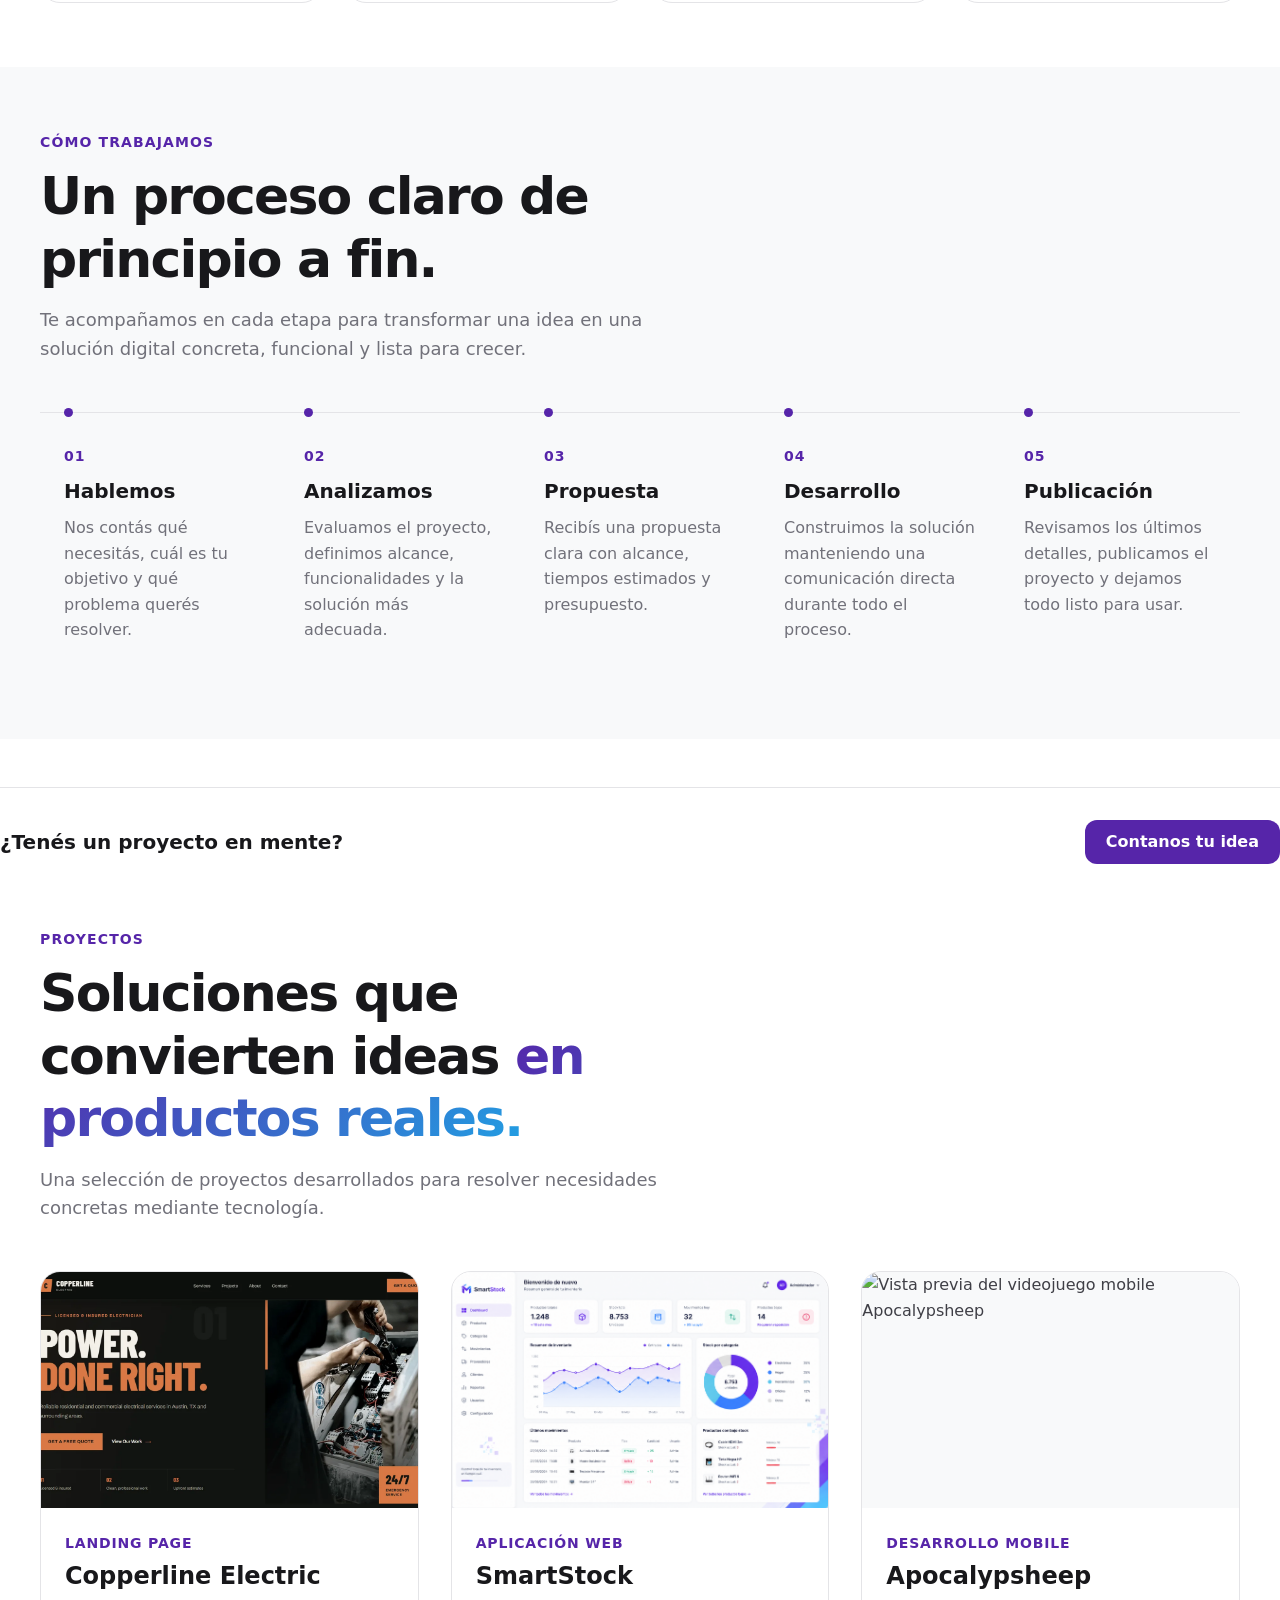
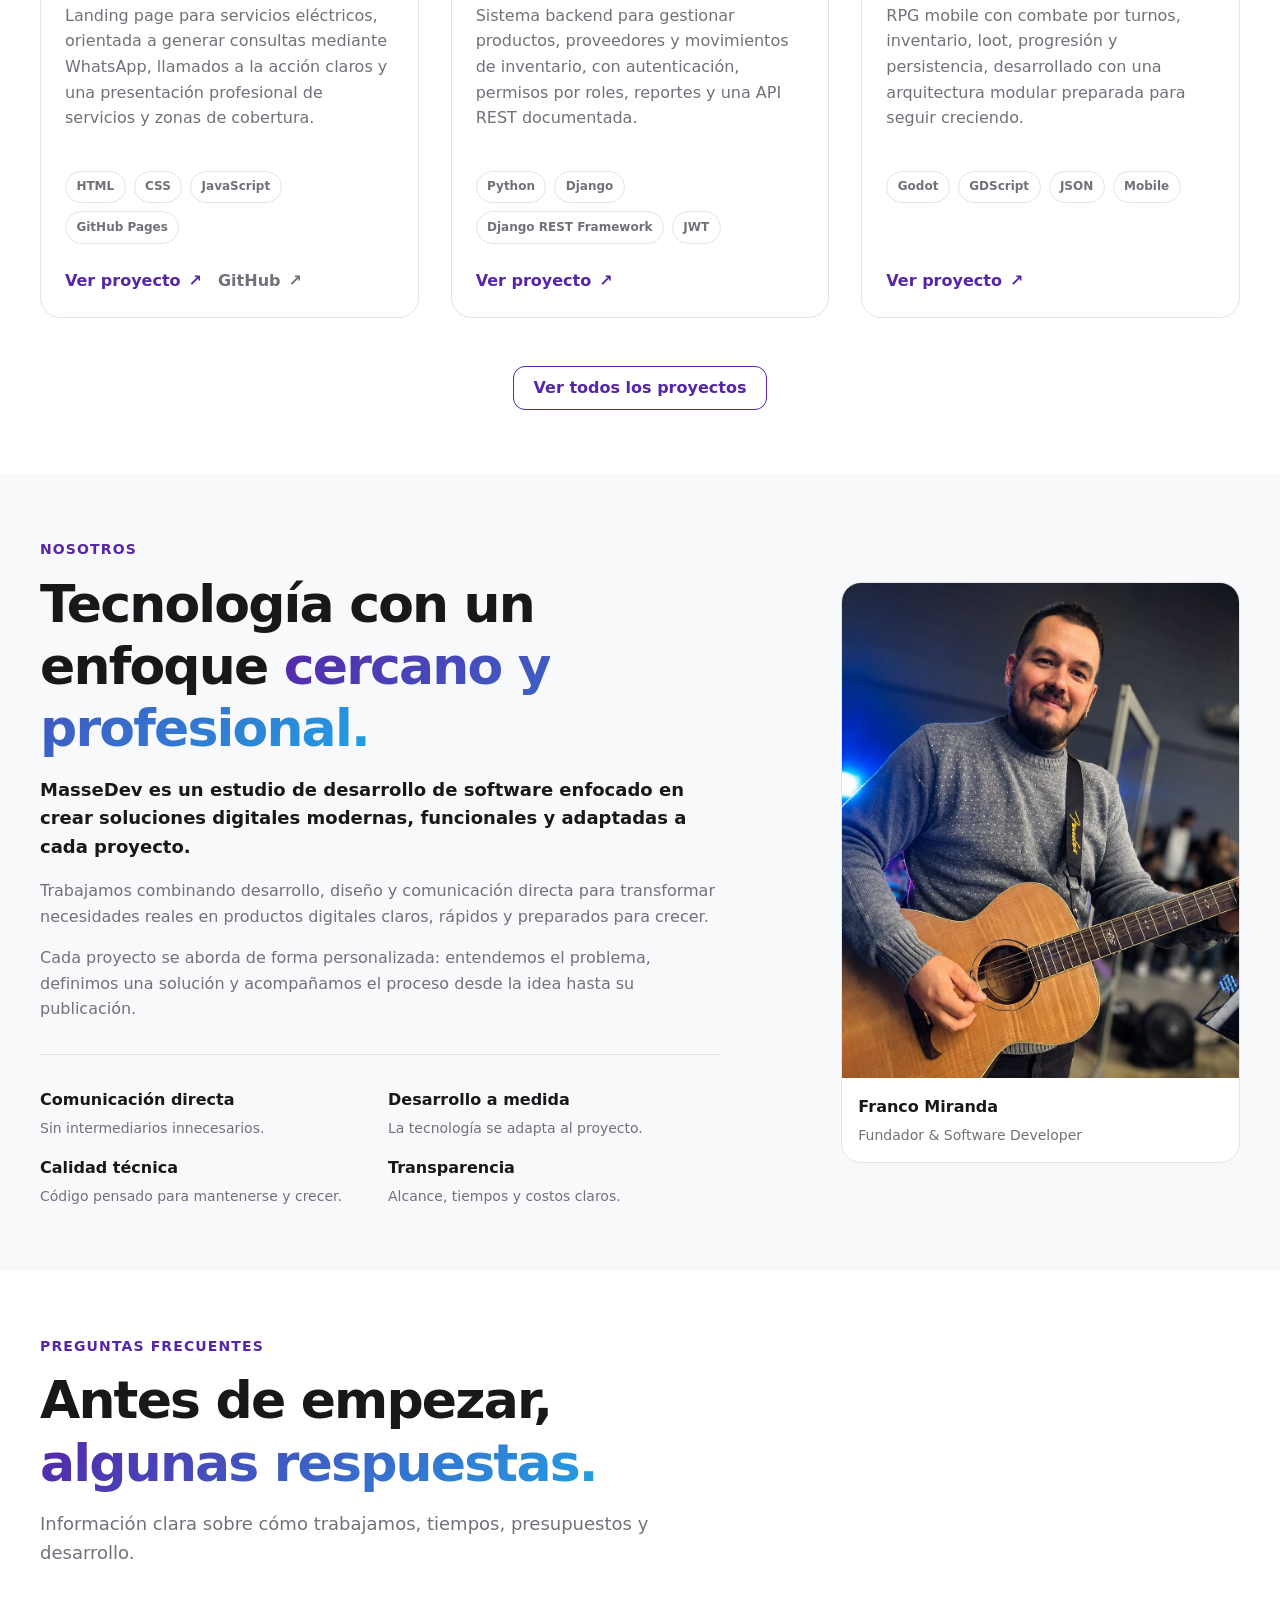
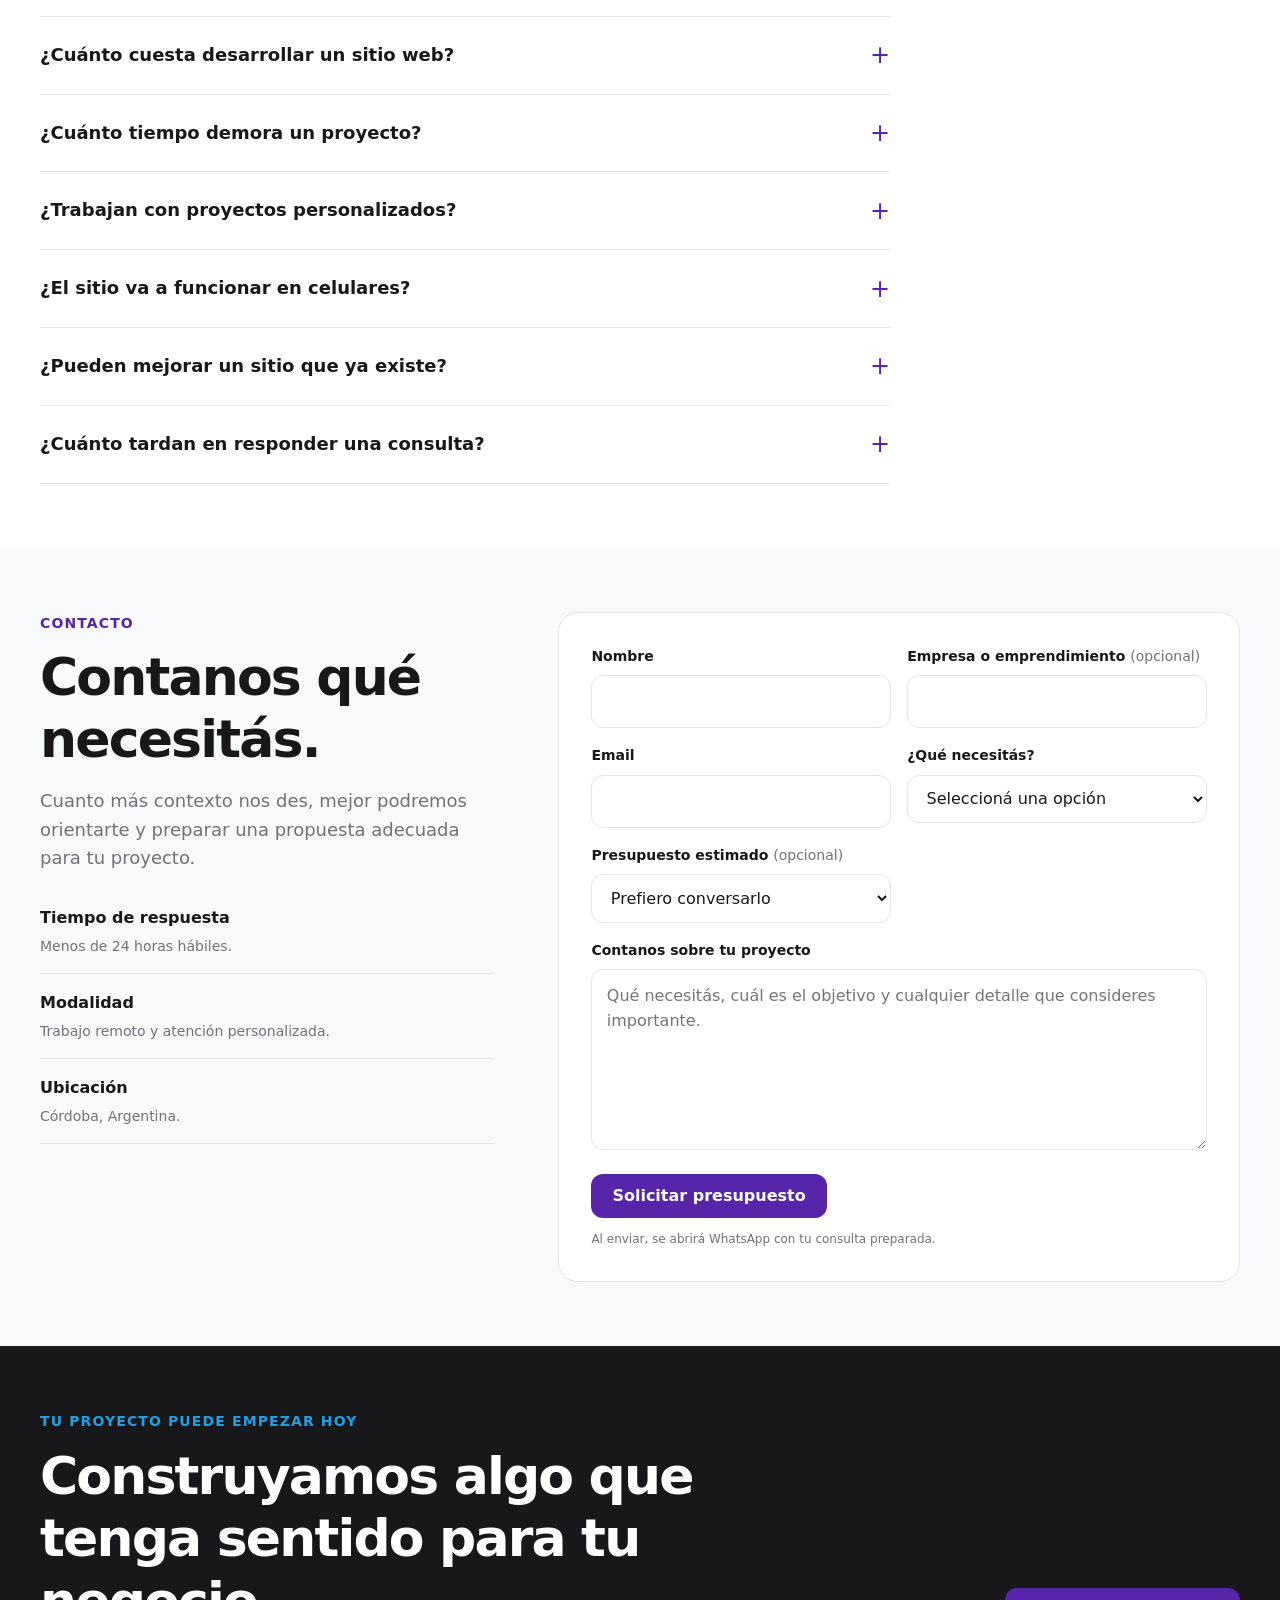
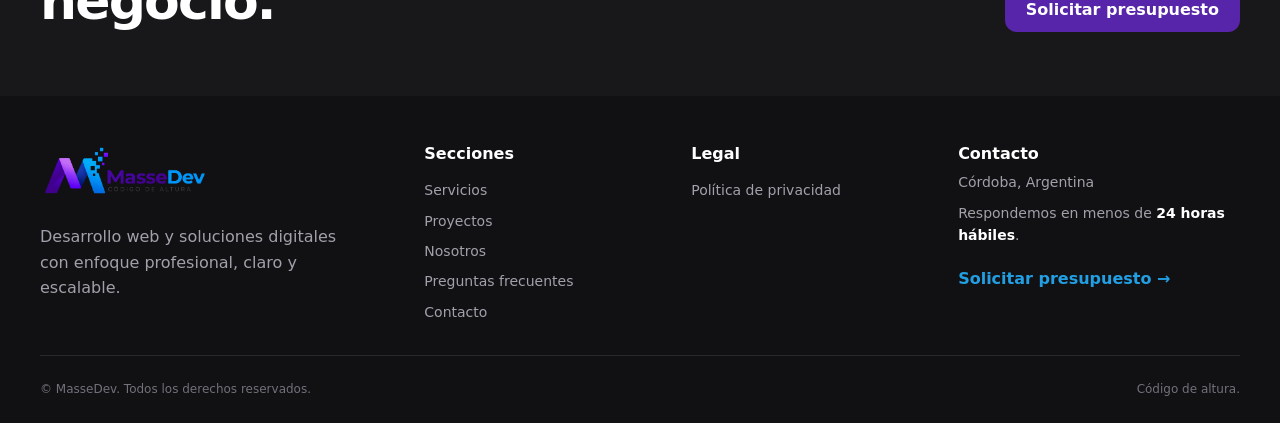
==== commit 370aca3d: "feat: add 404 illustration and site icons" ====
--- a/index.html
+++ b/index.html
@@ -9,10 +9,105 @@
 
     <meta
       name="description"
-      content="MasseDev desarrolla sitios web y soluciones digitales modernas, rápidas y adaptadas a las necesidades de cada proyecto."
+      content="MasseDev desarrolla sitios web, landing pages y soluciones digitales modernas, rápidas y adaptadas a cada proyecto."
     />
 
+    <meta name="author" content="MasseDev" />
+
+    <meta name="robots" content="index, follow" />
+
+    <link rel="canonical" href="https://massedev-ar.github.io/" />
+
+    <meta name="theme-color" content="#ffffff" />
+
+    <link
+      rel="icon"
+      type="image/png"
+      sizes="32x32"
+      href="./assets/icons/favicon-32.png"
+    />
+
+    <link
+      rel="apple-touch-icon"
+      sizes="192x192"
+      href="./assets/icons/favicon-192.png"
+    />
+
+    <link rel="manifest" href="./site.webmanifest" />
+    <!-- Open Graph -->
+
+    <meta
+      property="og:title"
+      content="MasseDev | Desarrollo web y soluciones digitales"
+    />
+
+    <meta
+      property="og:description"
+      content="Sitios web y soluciones digitales modernas, rápidas y pensadas para crecer."
+    />
+
+    <meta property="og:type" content="website" />
+
+    <meta property="og:url" content="https://massedev-ar.github.io/" />
+
+    <meta
+      property="og:image"
+      content="https://massedev-ar.github.io/assets/img/og/massedev-social.webp"
+    />
+
+    <meta property="og:image:width" content="1200" />
+
+    <meta property="og:image:height" content="630" />
+
+    <meta property="og:locale" content="es_AR" />
+
+    <meta property="og:site_name" content="MasseDev" />
+
+    <!-- Twitter / X -->
+
+    <meta name="twitter:card" content="summary_large_image" />
+
+    <meta
+      name="twitter:title"
+      content="MasseDev | Desarrollo web y soluciones digitales"
+    />
+
+    <meta
+      name="twitter:description"
+      content="Sitios web y soluciones digitales modernas, rápidas y pensadas para crecer."
+    />
+
+    <meta
+      name="twitter:image"
+      content="https://massedev-ar.github.io/assets/img/og/massedev-social.webp"
+    />
+
     <link rel="stylesheet" href="./assets/css/main.css" />
+
+    <script type="application/ld+json">
+      {
+        "@context": "https://schema.org",
+        "@type": "ProfessionalService",
+        "name": "MasseDev",
+        "url": "https://massedev-ar.github.io/",
+        "logo": "https://massedev-ar.github.io/assets/img/logo/massedev-logo.png",
+        "description": "Desarrollo web y soluciones digitales modernas, rápidas y adaptadas a cada proyecto.",
+        "founder": {
+          "@type": "Person",
+          "name": "Franco Miranda"
+        },
+        "areaServed": {
+          "@type": "AdministrativeArea",
+          "name": "Córdoba, Argentina"
+        },
+        "address": {
+          "@type": "PostalAddress",
+          "addressRegion": "Córdoba",
+          "addressCountry": "AR"
+        },
+        "sameAs": ["https://github.com/MasseDev-Ar"]
+      }
+    </script>
   </head>
 
   <body>
@@ -95,12 +190,13 @@
           </div>
 
           <div class="hero-visual" aria-hidden="true">
-            <div class="hero-logo-mark">M</div>
-
-            <span class="pixel pixel-1"></span>
-            <span class="pixel pixel-2"></span>
-            <span class="pixel pixel-3"></span>
-            <span class="pixel pixel-4"></span>
+            <img
+              src="./assets/img/hero/massedev-hero.png"
+              alt=""
+              width="1536"
+              height="1024"
+              fetchpriority="high"
+            />
           </div>
         </div>
       </section>
@@ -344,7 +440,7 @@
             <article class="project-card">
               <div class="project-image">
                 <img
-                  src="./assets/img/projects/smartstock.webp"
+                  src="./assets/img/projects/smartstock.png"
                   alt="Vista previa del sistema de gestión de inventario SmartStock"
                   width="1200"
                   height="750"
@@ -389,7 +485,7 @@
             <article class="project-card">
               <div class="project-image">
                 <img
-                  src="./assets/img/projects/apocalypsheep.webp"
+                  src="./assets/img/projects/apocalypsheep.png"
                   alt="Vista previa del videojuego mobile Apocalypsheep"
                   width="1200"
                   height="750"
@@ -438,545 +534,368 @@
         </div>
       </section>
 
-      <section id="nosotros" class="about section" aria-labelledby="about-title">
-
+      <section
+        id="nosotros"
+        class="about section"
+        aria-labelledby="about-title"
+      >
         <div class="container about-container">
-    
-            <div class="about-content">
-    
-                <p class="section-eyebrow">
-                    Nosotros
-                </p>
-    
-                <h2 id="about-title" class="section-title">
-                    Tecnología con un enfoque
-                    <span class="text-gradient">
-                        cercano y profesional.
-                    </span>
-                </h2>
-    
-                <p class="about-lead">
-                    MasseDev es un estudio de desarrollo de software
-                    enfocado en crear soluciones digitales modernas,
-                    funcionales y adaptadas a cada proyecto.
-                </p>
-    
-                <p>
-                    Trabajamos combinando desarrollo, diseño y comunicación
-                    directa para transformar necesidades reales en productos
-                    digitales claros, rápidos y preparados para crecer.
-                </p>
-    
-                <p>
-                    Cada proyecto se aborda de forma personalizada:
-                    entendemos el problema, definimos una solución y
-                    acompañamos el proceso desde la idea hasta su publicación.
-                </p>
-    
-    
-                <div class="about-values">
-    
-                    <div class="about-value">
-                        <strong>Comunicación directa</strong>
-                        <span>
-                            Sin intermediarios innecesarios.
-                        </span>
-                    </div>
-    
-                    <div class="about-value">
-                        <strong>Desarrollo a medida</strong>
-                        <span>
-                            La tecnología se adapta al proyecto.
-                        </span>
-                    </div>
-    
-                    <div class="about-value">
-                        <strong>Calidad técnica</strong>
-                        <span>
-                            Código pensado para mantenerse y crecer.
-                        </span>
-                    </div>
-    
-                    <div class="about-value">
-                        <strong>Transparencia</strong>
-                        <span>
-                            Alcance, tiempos y costos claros.
-                        </span>
-                    </div>
-    
-                </div>
-    
+          <div class="about-content">
+            <p class="section-eyebrow">Nosotros</p>
+
+            <h2 id="about-title" class="section-title">
+              Tecnología con un enfoque
+              <span class="text-gradient"> cercano y profesional. </span>
+            </h2>
+
+            <p class="about-lead">
+              MasseDev es un estudio de desarrollo de software enfocado en crear
+              soluciones digitales modernas, funcionales y adaptadas a cada
+              proyecto.
+            </p>
+
+            <p>
+              Trabajamos combinando desarrollo, diseño y comunicación directa
+              para transformar necesidades reales en productos digitales claros,
+              rápidos y preparados para crecer.
+            </p>
+
+            <p>
+              Cada proyecto se aborda de forma personalizada: entendemos el
+              problema, definimos una solución y acompañamos el proceso desde la
+              idea hasta su publicación.
+            </p>
+
+            <div class="about-values">
+              <div class="about-value">
+                <strong>Comunicación directa</strong>
+                <span> Sin intermediarios innecesarios. </span>
+              </div>
+
+              <div class="about-value">
+                <strong>Desarrollo a medida</strong>
+                <span> La tecnología se adapta al proyecto. </span>
+              </div>
+
+              <div class="about-value">
+                <strong>Calidad técnica</strong>
+                <span> Código pensado para mantenerse y crecer. </span>
+              </div>
+
+              <div class="about-value">
+                <strong>Transparencia</strong>
+                <span> Alcance, tiempos y costos claros. </span>
+              </div>
             </div>
-    
-    
-            <div class="about-team">
-
-                <figure class="team-photo">
-            
-                    <img
-                        src="./assets/img/team/franco-miranda.webp"
-                        alt="Franco Miranda, fundador y desarrollador de MasseDev"
-                        width="900"
-                        height="1100"
-                        loading="lazy"
-                    >
-            
-                    <figcaption>
-                        <strong>Franco Miranda</strong>
-                        <span>Fundador & Software Developer</span>
-                    </figcaption>
-            
-                </figure>
-            
+          </div>
+
+          <div class="about-team">
+            <figure class="team-photo">
+              <img
+                src="./assets/img/team/franco-miranda.png"
+                alt="Franco Miranda, fundador y desarrollador de MasseDev"
+                width="900"
+                height="1100"
+                loading="lazy"
+              />
+
+              <figcaption>
+                <strong>Franco Miranda</strong>
+                <span>Fundador & Software Developer</span>
+              </figcaption>
+            </figure>
+          </div>
+        </div>
+      </section>
+      <section id="faq" class="faq section" aria-labelledby="faq-title">
+        <div class="container">
+          <header class="section-header">
+            <p class="section-eyebrow">Preguntas frecuentes</p>
+
+            <h2 id="faq-title" class="section-title">
+              Antes de empezar,
+              <span class="text-gradient"> algunas respuestas. </span>
+            </h2>
+
+            <p class="section-description">
+              Información clara sobre cómo trabajamos, tiempos, presupuestos y
+              desarrollo.
+            </p>
+          </header>
+
+          <div class="faq-list">
+            <details class="faq-item">
+              <summary>¿Cuánto cuesta desarrollar un sitio web?</summary>
+
+              <p>
+                El presupuesto depende del alcance, cantidad de páginas,
+                funcionalidades y necesidades específicas del proyecto. Antes de
+                comenzar analizamos tu idea y preparamos una propuesta clara.
+              </p>
+            </details>
+
+            <details class="faq-item">
+              <summary>¿Cuánto tiempo demora un proyecto?</summary>
+
+              <p>
+                Depende del tipo de solución y su complejidad. Una landing page
+                puede requerir menos tiempo que un sistema web completo. El
+                plazo estimado se define antes de comenzar el desarrollo.
+              </p>
+            </details>
+
+            <details class="faq-item">
+              <summary>¿Trabajan con proyectos personalizados?</summary>
+
+              <p>
+                Sí. Cada proyecto se analiza de forma individual para definir la
+                solución técnica que mejor se adapte al objetivo, presupuesto y
+                necesidades reales.
+              </p>
+            </details>
+
+            <details class="faq-item">
+              <summary>¿El sitio va a funcionar en celulares?</summary>
+
+              <p>
+                Sí. Todos los sitios se desarrollan con enfoque responsive para
+                funcionar correctamente en celulares, tablets y computadoras.
+              </p>
+            </details>
+
+            <details class="faq-item">
+              <summary>¿Pueden mejorar un sitio que ya existe?</summary>
+
+              <p>
+                Sí. Podemos analizar sitios existentes y trabajar sobre diseño,
+                rendimiento, experiencia de usuario, mantenimiento o nuevas
+                funcionalidades.
+              </p>
+            </details>
+
+            <details class="faq-item">
+              <summary>¿Cuánto tardan en responder una consulta?</summary>
+
+              <p>
+                Respondemos las consultas en un plazo máximo de 24 horas
+                hábiles.
+              </p>
+            </details>
+          </div>
+        </div>
+      </section>
+      <section
+        id="contacto"
+        class="contact section"
+        aria-labelledby="contact-title"
+      >
+        <div class="container contact-container">
+          <div class="contact-content">
+            <p class="section-eyebrow">Contacto</p>
+
+            <h2 id="contact-title" class="section-title">
+              Contanos qué necesitás.
+            </h2>
+
+            <p class="section-description">
+              Cuanto más contexto nos des, mejor podremos orientarte y preparar
+              una propuesta adecuada para tu proyecto.
+            </p>
+
+            <div class="contact-info">
+              <div class="contact-info-item">
+                <strong>Tiempo de respuesta</strong>
+                <span> Menos de 24 horas hábiles. </span>
+              </div>
+
+              <div class="contact-info-item">
+                <strong>Modalidad</strong>
+                <span> Trabajo remoto y atención personalizada. </span>
+              </div>
+
+              <div class="contact-info-item">
+                <strong>Ubicación</strong>
+                <span> Córdoba, Argentina. </span>
+              </div>
             </div>
-    
+          </div>
+
+          <form class="contact-form" id="budget-form">
+            <div class="form-group">
+              <label for="name"> Nombre </label>
+
+              <input
+                type="text"
+                id="name"
+                name="name"
+                autocomplete="name"
+                required
+              />
+            </div>
+
+            <div class="form-group">
+              <label for="business">
+                Empresa o emprendimiento
+                <span>(opcional)</span>
+              </label>
+
+              <input
+                type="text"
+                id="business"
+                name="business"
+                autocomplete="organization"
+              />
+            </div>
+
+            <div class="form-group">
+              <label for="email"> Email </label>
+
+              <input
+                type="email"
+                id="email"
+                name="email"
+                autocomplete="email"
+                required
+              />
+            </div>
+
+            <div class="form-group">
+              <label for="project-type"> ¿Qué necesitás? </label>
+
+              <select id="project-type" name="projectType" required>
+                <option value="">Seleccioná una opción</option>
+
+                <option value="Sitio web">Sitio web</option>
+
+                <option value="Landing page">Landing page</option>
+
+                <option value="Sistema web">Sistema web</option>
+
+                <option value="Mantenimiento o mejoras">
+                  Mantenimiento o mejoras
+                </option>
+
+                <option value="Otro">Otro</option>
+              </select>
+            </div>
+
+            <div class="form-group">
+              <label for="budget">
+                Presupuesto estimado
+                <span>(opcional)</span>
+              </label>
+
+              <select id="budget" name="budget">
+                <option value="">Prefiero conversarlo</option>
+
+                <option value="Hasta USD 300">Hasta USD 300</option>
+
+                <option value="USD 300 - 600">USD 300 - 600</option>
+
+                <option value="USD 600 - 1200">USD 600 - 1200</option>
+
+                <option value="Más de USD 1200">Más de USD 1200</option>
+              </select>
+            </div>
+
+            <div class="form-group form-group-full">
+              <label for="message"> Contanos sobre tu proyecto </label>
+
+              <textarea
+                id="message"
+                name="message"
+                rows="6"
+                required
+                placeholder="Qué necesitás, cuál es el objetivo y cualquier detalle que consideres importante."
+              ></textarea>
+            </div>
+
+            <div class="form-actions form-group-full">
+              <button type="submit" class="btn btn-primary">
+                Solicitar presupuesto
+              </button>
+
+              <p class="form-note">
+                Al enviar, se abrirá WhatsApp con tu consulta preparada.
+              </p>
+            </div>
+          </form>
         </div>
-    
-        <section id="faq" class="faq section" aria-labelledby="faq-title">
-
-            <div class="container">
-        
-                <header class="section-header">
-        
-                    <p class="section-eyebrow">
-                        Preguntas frecuentes
-                    </p>
-        
-                    <h2 id="faq-title" class="section-title">
-                        Antes de empezar,
-                        <span class="text-gradient">
-                            algunas respuestas.
-                        </span>
-                    </h2>
-        
-                    <p class="section-description">
-                        Información clara sobre cómo trabajamos,
-                        tiempos, presupuestos y desarrollo.
-                    </p>
-        
-                </header>
-        
-        
-                <div class="faq-list">
-        
-                    <details class="faq-item">
-        
-                        <summary>
-                            ¿Cuánto cuesta desarrollar un sitio web?
-                        </summary>
-        
-                        <p>
-                            El presupuesto depende del alcance, cantidad de páginas,
-                            funcionalidades y necesidades específicas del proyecto.
-                            Antes de comenzar analizamos tu idea y preparamos
-                            una propuesta clara.
-                        </p>
-        
-                    </details>
-        
-        
-                    <details class="faq-item">
-        
-                        <summary>
-                            ¿Cuánto tiempo demora un proyecto?
-                        </summary>
-        
-                        <p>
-                            Depende del tipo de solución y su complejidad.
-                            Una landing page puede requerir menos tiempo que
-                            un sistema web completo. El plazo estimado se define
-                            antes de comenzar el desarrollo.
-                        </p>
-        
-                    </details>
-        
-        
-                    <details class="faq-item">
-        
-                        <summary>
-                            ¿Trabajan con proyectos personalizados?
-                        </summary>
-        
-                        <p>
-                            Sí. Cada proyecto se analiza de forma individual
-                            para definir la solución técnica que mejor se adapte
-                            al objetivo, presupuesto y necesidades reales.
-                        </p>
-        
-                    </details>
-        
-        
-                    <details class="faq-item">
-        
-                        <summary>
-                            ¿El sitio va a funcionar en celulares?
-                        </summary>
-        
-                        <p>
-                            Sí. Todos los sitios se desarrollan con enfoque
-                            responsive para funcionar correctamente en celulares,
-                            tablets y computadoras.
-                        </p>
-        
-                    </details>
-        
-        
-                    <details class="faq-item">
-        
-                        <summary>
-                            ¿Pueden mejorar un sitio que ya existe?
-                        </summary>
-        
-                        <p>
-                            Sí. Podemos analizar sitios existentes y trabajar
-                            sobre diseño, rendimiento, experiencia de usuario,
-                            mantenimiento o nuevas funcionalidades.
-                        </p>
-        
-                    </details>
-        
-        
-                    <details class="faq-item">
-        
-                        <summary>
-                            ¿Cuánto tardan en responder una consulta?
-                        </summary>
-        
-                        <p>
-                            Respondemos las consultas en un plazo máximo
-                            de 24 horas hábiles.
-                        </p>
-        
-                    </details>
-        
-                </div>
-        
-            </div>
-        
-        </section>
-        <section id="contacto" class="contact section" aria-labelledby="contact-title">
-
-            <div class="container contact-container">
-        
-                <div class="contact-content">
-        
-                    <p class="section-eyebrow">
-                        Contacto
-                    </p>
-        
-                    <h2 id="contact-title" class="section-title">
-                        Contanos qué necesitás.
-                    </h2>
-        
-                    <p class="section-description">
-                        Cuanto más contexto nos des, mejor podremos orientarte
-                        y preparar una propuesta adecuada para tu proyecto.
-                    </p>
-        
-                    <div class="contact-info">
-        
-                        <div class="contact-info-item">
-                            <strong>Tiempo de respuesta</strong>
-                            <span>
-                                Menos de 24 horas hábiles.
-                            </span>
-                        </div>
-        
-                        <div class="contact-info-item">
-                            <strong>Modalidad</strong>
-                            <span>
-                                Trabajo remoto y atención personalizada.
-                            </span>
-                        </div>
-        
-                        <div class="contact-info-item">
-                            <strong>Ubicación</strong>
-                            <span>
-                                Córdoba, Argentina.
-                            </span>
-                        </div>
-        
-                    </div>
-        
-                </div>
-        
-        
-                <form
-                    class="contact-form"
-                    id="budget-form"
-                >
-        
-                    <div class="form-group">
-                        <label for="name">
-                            Nombre
-                        </label>
-        
-                        <input
-                            type="text"
-                            id="name"
-                            name="name"
-                            autocomplete="name"
-                            required
-                        >
-                    </div>
-        
-        
-                    <div class="form-group">
-                        <label for="business">
-                            Empresa o emprendimiento
-                            <span>(opcional)</span>
-                        </label>
-        
-                        <input
-                            type="text"
-                            id="business"
-                            name="business"
-                            autocomplete="organization"
-                        >
-                    </div>
-        
-        
-                    <div class="form-group">
-                        <label for="email">
-                            Email
-                        </label>
-        
-                        <input
-                            type="email"
-                            id="email"
-                            name="email"
-                            autocomplete="email"
-                            required
-                        >
-                    </div>
-        
-        
-                    <div class="form-group">
-                        <label for="project-type">
-                            ¿Qué necesitás?
-                        </label>
-        
-                        <select
-                            id="project-type"
-                            name="projectType"
-                            required
-                        >
-                            <option value="">
-                                Seleccioná una opción
-                            </option>
-        
-                            <option value="Sitio web">
-                                Sitio web
-                            </option>
-        
-                            <option value="Landing page">
-                                Landing page
-                            </option>
-        
-                            <option value="Sistema web">
-                                Sistema web
-                            </option>
-        
-                            <option value="Mantenimiento o mejoras">
-                                Mantenimiento o mejoras
-                            </option>
-        
-                            <option value="Otro">
-                                Otro
-                            </option>
-                        </select>
-                    </div>
-        
-        
-                    <div class="form-group">
-                        <label for="budget">
-                            Presupuesto estimado
-                            <span>(opcional)</span>
-                        </label>
-        
-                        <select
-                            id="budget"
-                            name="budget"
-                        >
-                            <option value="">
-                                Prefiero conversarlo
-                            </option>
-        
-                            <option value="Hasta USD 300">
-                                Hasta USD 300
-                            </option>
-        
-                            <option value="USD 300 - 600">
-                                USD 300 - 600
-                            </option>
-        
-                            <option value="USD 600 - 1200">
-                                USD 600 - 1200
-                            </option>
-        
-                            <option value="Más de USD 1200">
-                                Más de USD 1200
-                            </option>
-                        </select>
-                    </div>
-        
-        
-                    <div class="form-group form-group-full">
-                        <label for="message">
-                            Contanos sobre tu proyecto
-                        </label>
-        
-                        <textarea
-                            id="message"
-                            name="message"
-                            rows="6"
-                            required
-                            placeholder="Qué necesitás, cuál es el objetivo y cualquier detalle que consideres importante."
-                        ></textarea>
-                    </div>
-        
-        
-                    <div class="form-actions form-group-full">
-        
-                        <button
-                            type="submit"
-                            class="btn btn-primary"
-                        >
-                            Solicitar presupuesto
-                        </button>
-        
-                        <p class="form-note">
-                            Al enviar, se abrirá WhatsApp con tu consulta preparada.
-                        </p>
-        
-                    </div>
-        
-                </form>
-        
-            </div>
-        
-        </section>
-        <section class="final-cta section">
-
-            <div class="container final-cta-container">
-        
-                <div>
-        
-                    <p class="section-eyebrow">
-                        Tu proyecto puede empezar hoy
-                    </p>
-        
-                    <h2>
-                        Construyamos algo que tenga sentido para tu negocio.
-                    </h2>
-        
-                </div>
-        
-                <a
-                    class="btn btn-primary"
-                    href="./presupuesto/"
-                >
-                    Solicitar presupuesto
-                </a>
-        
-            </div>
-        
-        </section>
-
+      </section>
+      <section class="final-cta section">
+        <div class="container final-cta-container">
+          <div>
+            <p class="section-eyebrow">Tu proyecto puede empezar hoy</p>
+
+            <h2>Construyamos algo que tenga sentido para tu negocio.</h2>
+          </div>
+
+          <a class="btn btn-primary" href="./presupuesto/">
+            Solicitar presupuesto
+          </a>
+        </div>
+      </section>
     </main>
-<footer class="site-footer">
-
-    <div class="container footer-grid">
-
+    <footer class="site-footer">
+      <div class="container footer-grid">
         <div class="footer-brand">
-
-            <a
-                class="footer-logo"
-                href="/"
-                aria-label="MasseDev - Inicio"
-            >
-                <img
-                    src="./assets/img/logo/massedev-logo.png"
-                    alt="MasseDev - Código de altura"
-                    width="180"
-                    height="60"
-                    loading="lazy"
-                >
-            </a>
-
-            <p>
-                Desarrollo web y soluciones digitales
-                con enfoque profesional, claro y escalable.
-            </p>
-
+          <a class="footer-logo" href="/" aria-label="MasseDev - Inicio">
+            <img
+              src="./assets/img/logo/massedev-logo.png"
+              alt="MasseDev - Código de altura"
+              width="180"
+              height="60"
+              loading="lazy"
+            />
+          </a>
+
+          <p>
+            Desarrollo web y soluciones digitales con enfoque profesional, claro
+            y escalable.
+          </p>
         </div>
 
-
-        <nav
-            class="footer-nav"
-            aria-label="Navegación secundaria"
-        >
-            <h2>Secciones</h2>
-
-            <a href="#servicios">Servicios</a>
-            <a href="#proyectos">Proyectos</a>
-            <a href="#nosotros">Nosotros</a>
-            <a href="#faq">Preguntas frecuentes</a>
-            <a href="#contacto">Contacto</a>
+        <nav class="footer-nav" aria-label="Navegación secundaria">
+          <h2>Secciones</h2>
+
+          <a href="#servicios">Servicios</a>
+          <a href="#proyectos">Proyectos</a>
+          <a href="#nosotros">Nosotros</a>
+          <a href="#faq">Preguntas frecuentes</a>
+          <a href="#contacto">Contacto</a>
         </nav>
 
-
-        <nav
-            class="footer-nav"
-            aria-label="Información legal"
-        >
-            <h2>Legal</h2>
-
-            <a href="./privacidad/">
-                Política de privacidad
-            </a>
+        <nav class="footer-nav" aria-label="Información legal">
+          <h2>Legal</h2>
+
+          <a href="./privacidad/"> Política de privacidad </a>
         </nav>
 
-
         <div class="footer-contact">
-
-            <h2>Contacto</h2>
-
-            <p>
-                Córdoba, Argentina
-            </p>
-
-            <p>
-                Respondemos en menos de
-                <strong>24 horas hábiles</strong>.
-            </p>
-
-            <a
-                class="footer-contact-link"
-                href="./presupuesto/"
-            >
-                Solicitar presupuesto →
-            </a>
-
+          <h2>Contacto</h2>
+
+          <p>Córdoba, Argentina</p>
+
+          <p>
+            Respondemos en menos de
+            <strong>24 horas hábiles</strong>.
+          </p>
+
+          <a class="footer-contact-link" href="./presupuesto/">
+            Solicitar presupuesto →
+          </a>
         </div>
-
-    </div>
-
-
-    <div class="container footer-bottom">
-
+      </div>
+
+      <div class="container footer-bottom">
         <p>
-            © <span id="current-year"></span>
-            MasseDev. Todos los derechos reservados.
+          © <span id="current-year"></span>
+          MasseDev. Todos los derechos reservados.
         </p>
 
-        <p>
-            Código de altura.
-        </p>
-
-    </div>
-
-</footer>
+        <p>Código de altura.</p>
+      </div>
+    </footer>
     <a class="mobile-cta" href="./presupuesto/"> Solicitar presupuesto </a>
 
     <script src="./assets/js/main.js"></script>
--- a/assets/css/main.css
+++ b/assets/css/main.css
@@ -1907,4 +1907,194 @@
 
 .breadcrumbs a:hover {
     text-decoration: underline;
+}
+/* ==================================================
+   36. Error 404
+   ================================================== */
+
+   .error-page {
+    display: flex;
+    align-items: center;
+
+    min-height: calc(100svh - 84px);
+
+    padding-block: var(--space-8);
+
+    text-align: center;
+}
+
+.error-container {
+    max-width: 720px;
+}
+
+.error-code {
+    margin-bottom: var(--space-3);
+
+    color: var(--color-primary);
+
+    font-size: clamp(
+        5rem,
+        20vw,
+        10rem
+    );
+
+    font-weight: 800;
+    line-height: 0.9;
+
+    letter-spacing: -0.06em;
+}
+
+.error-container h1 {
+    margin-bottom: var(--space-4);
+
+    font-size: clamp(
+        2rem,
+        7vw,
+        3.5rem
+    );
+
+    letter-spacing: -0.035em;
+}
+
+.error-container > p:not(.error-code) {
+    max-width: 560px;
+
+    margin:
+        0
+        auto
+        var(--space-6);
+
+    color: var(--color-text-muted);
+
+    font-size: var(--text-lg);
+}
+
+.error-actions {
+    display: flex;
+    flex-direction: column;
+
+    justify-content: center;
+
+    gap: var(--space-3);
+}
+
+@media (min-width: 600px) {
+
+    .error-actions {
+        flex-direction: row;
+    }
+
+}
+/* ==================================================
+   37. Internal Pages
+   ================================================== */
+
+   .page-hero {
+    padding-block:
+        var(--space-7)
+        var(--space-6);
+
+    background-color: var(--color-surface);
+}
+
+.page-hero-container {
+    max-width: 850px;
+}
+
+.page-hero h1 {
+    margin-bottom: var(--space-4);
+
+    font-size: clamp(
+        2.5rem,
+        8vw,
+        4.5rem
+    );
+
+    letter-spacing: -0.045em;
+}
+
+.page-hero-description {
+    max-width: 700px;
+
+    margin: 0;
+
+    color: var(--color-text-muted);
+
+    font-size: var(--text-lg);
+}
+
+.page-actions {
+    display: flex;
+    flex-direction: column;
+
+    gap: var(--space-3);
+
+    margin-top: var(--space-5);
+}
+
+@media (min-width: 600px) {
+
+    .page-actions {
+        flex-direction: row;
+    }
+
+}
+
+
+/* Internal content */
+
+.internal-content {
+    max-width: 850px;
+}
+
+.internal-content h2 {
+    margin-top: var(--space-7);
+    margin-bottom: var(--space-3);
+
+    font-size: var(--text-2xl);
+}
+
+.internal-content p {
+    color: var(--color-text-muted);
+}
+.hero-visual {
+    display: flex;
+    align-items: center;
+    justify-content: center;
+}
+
+.hero-visual img {
+    display: block;
+
+    width: min(100%, 650px);
+    height: auto;
+
+    object-fit: contain;
+}
+@media (max-width: 767px) {
+
+    .hero-visual {
+        display: none;
+    }
+
+}
+/* ==================================================
+   36.1 Error Illustration
+   ================================================== */
+
+   .error-illustration {
+    display: flex;
+    justify-content: center;
+
+    margin:
+        0
+        auto
+        var(--space-5);
+}
+
+.error-illustration img {
+    width: min(100%, 380px);
+    height: auto;
+
+    object-fit: contain;
 }
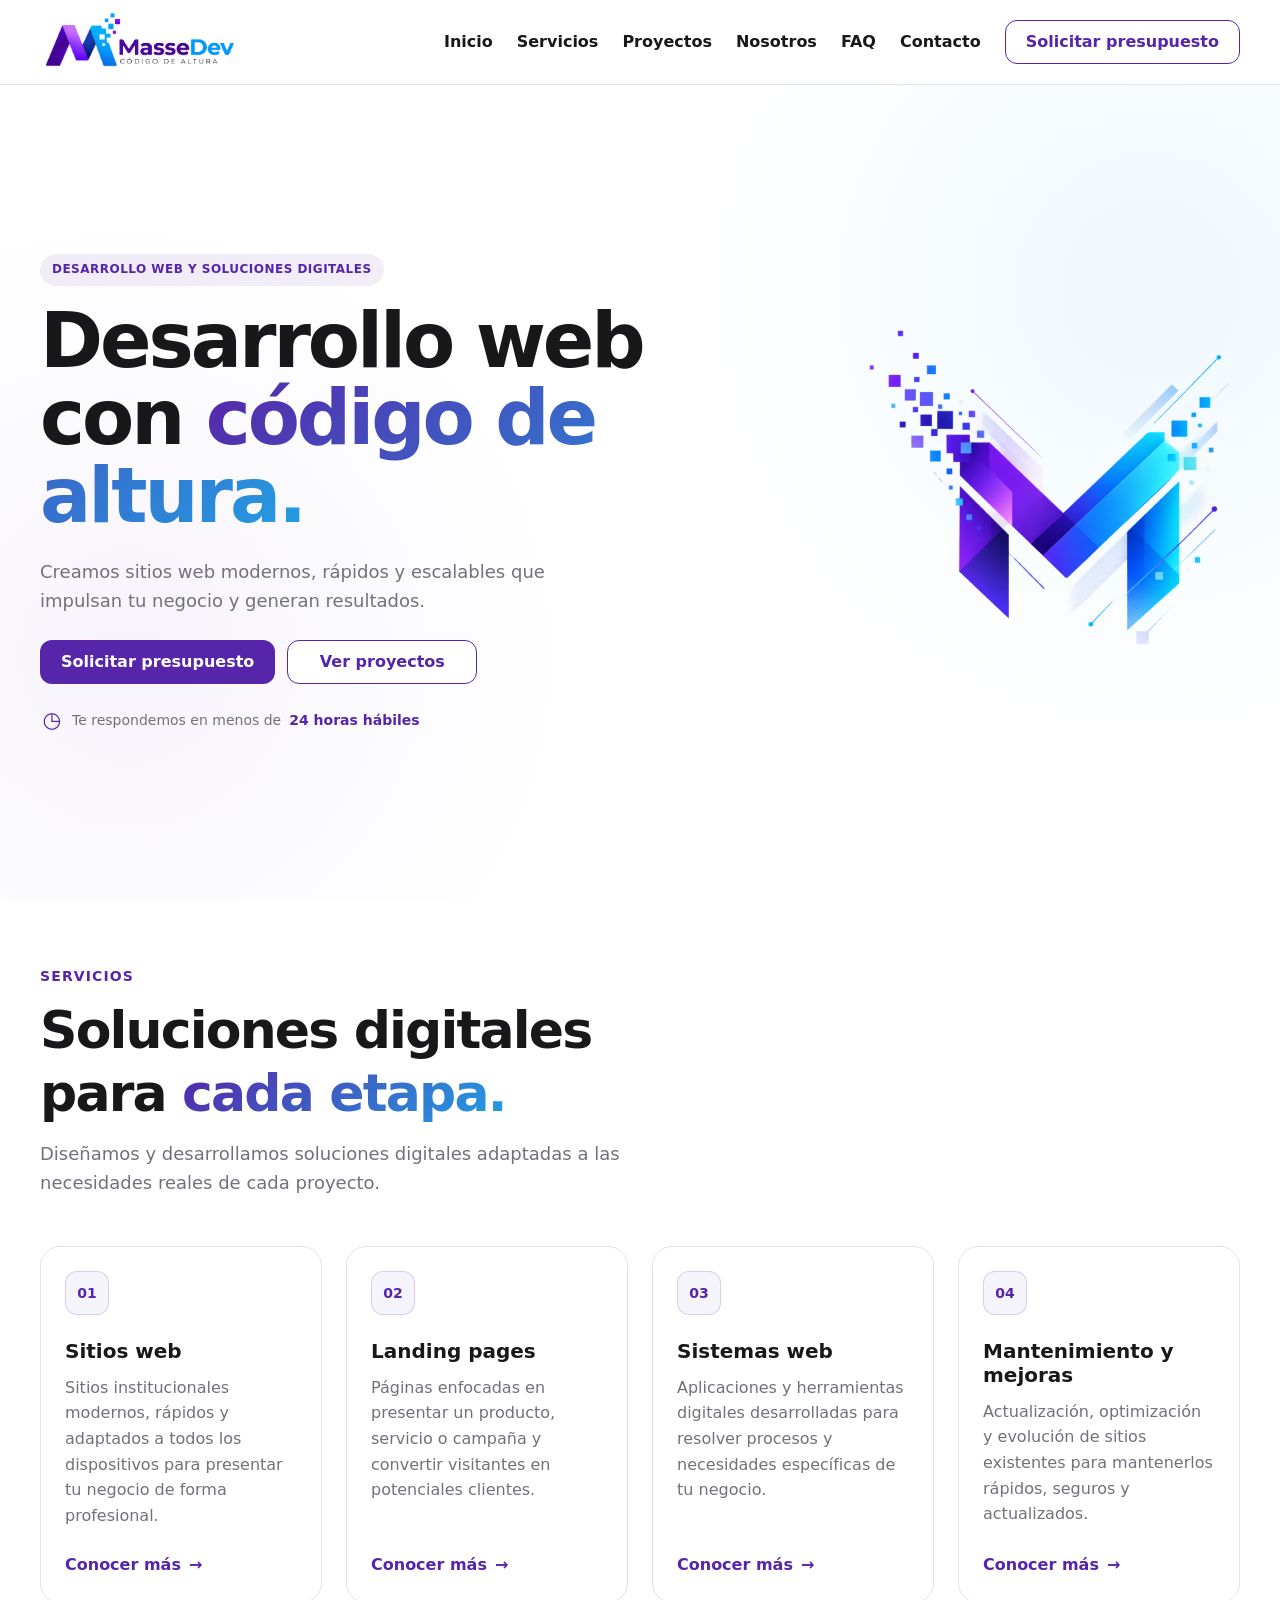
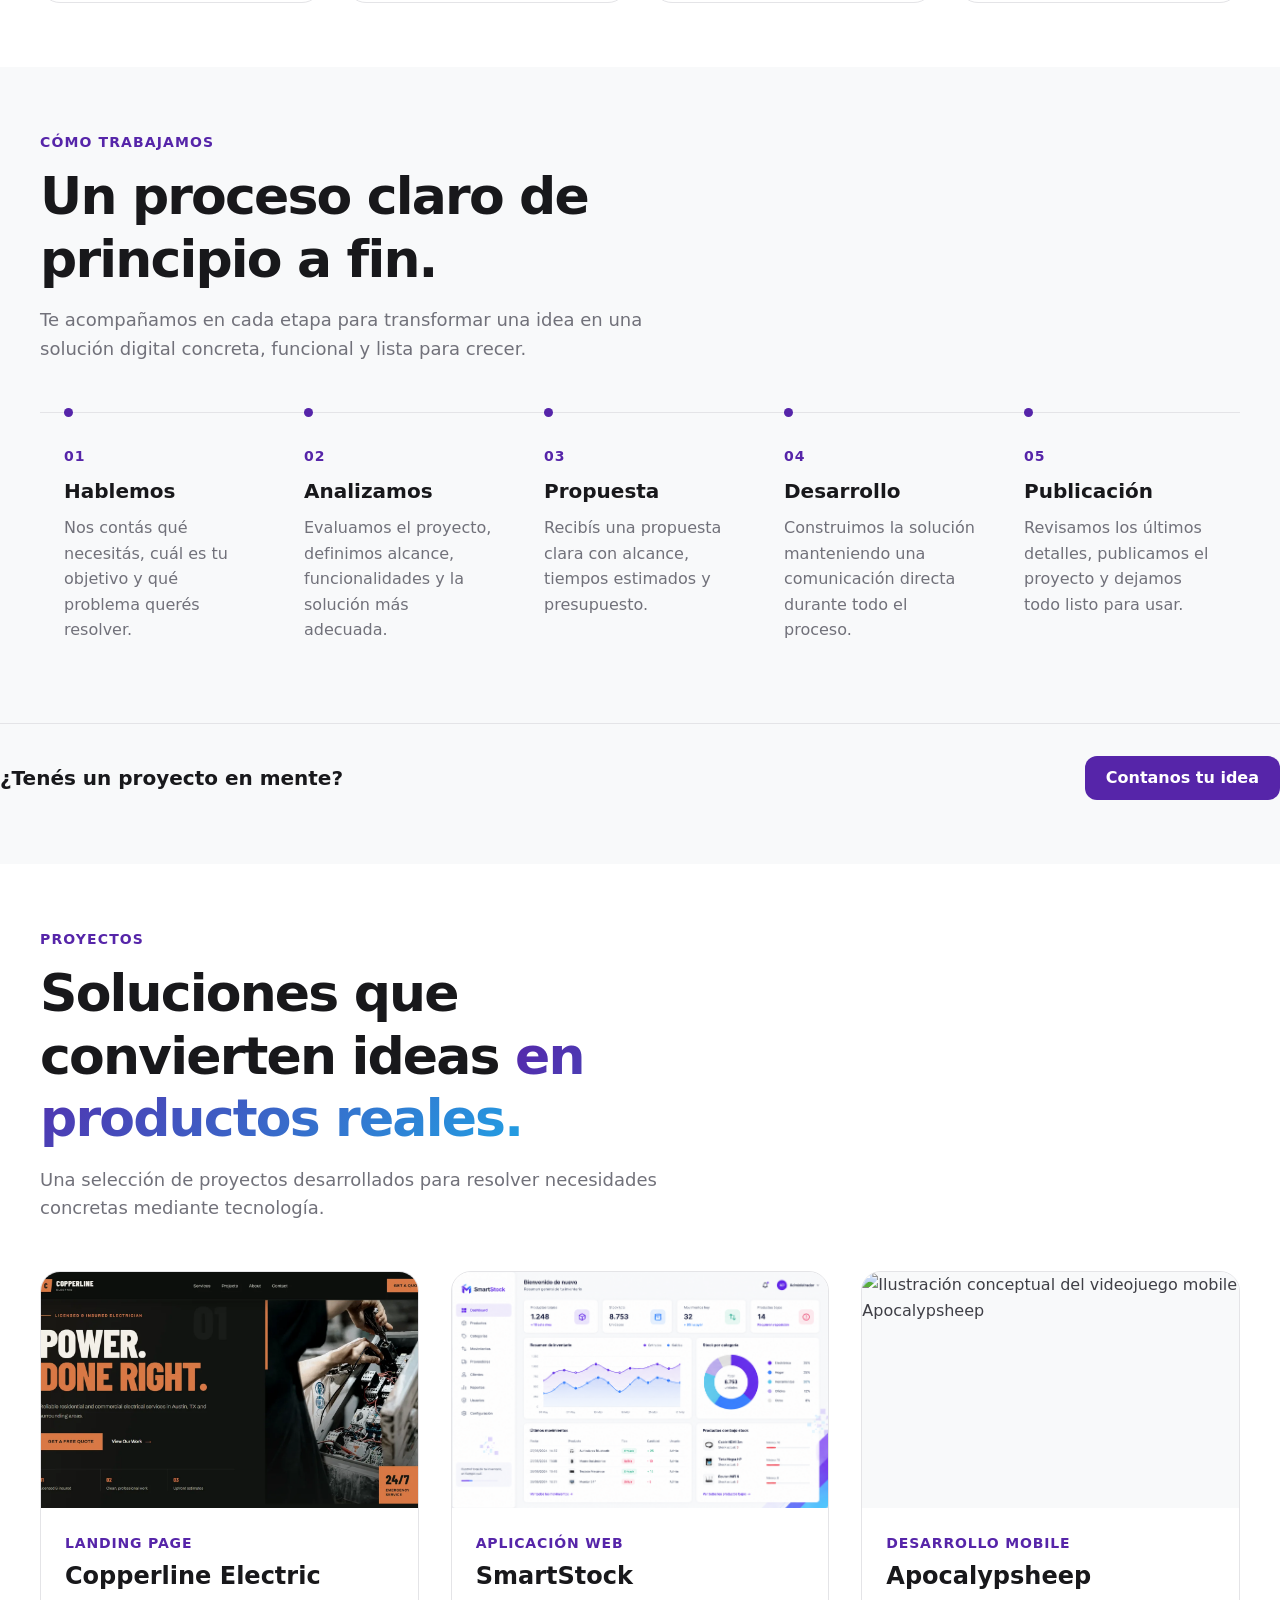
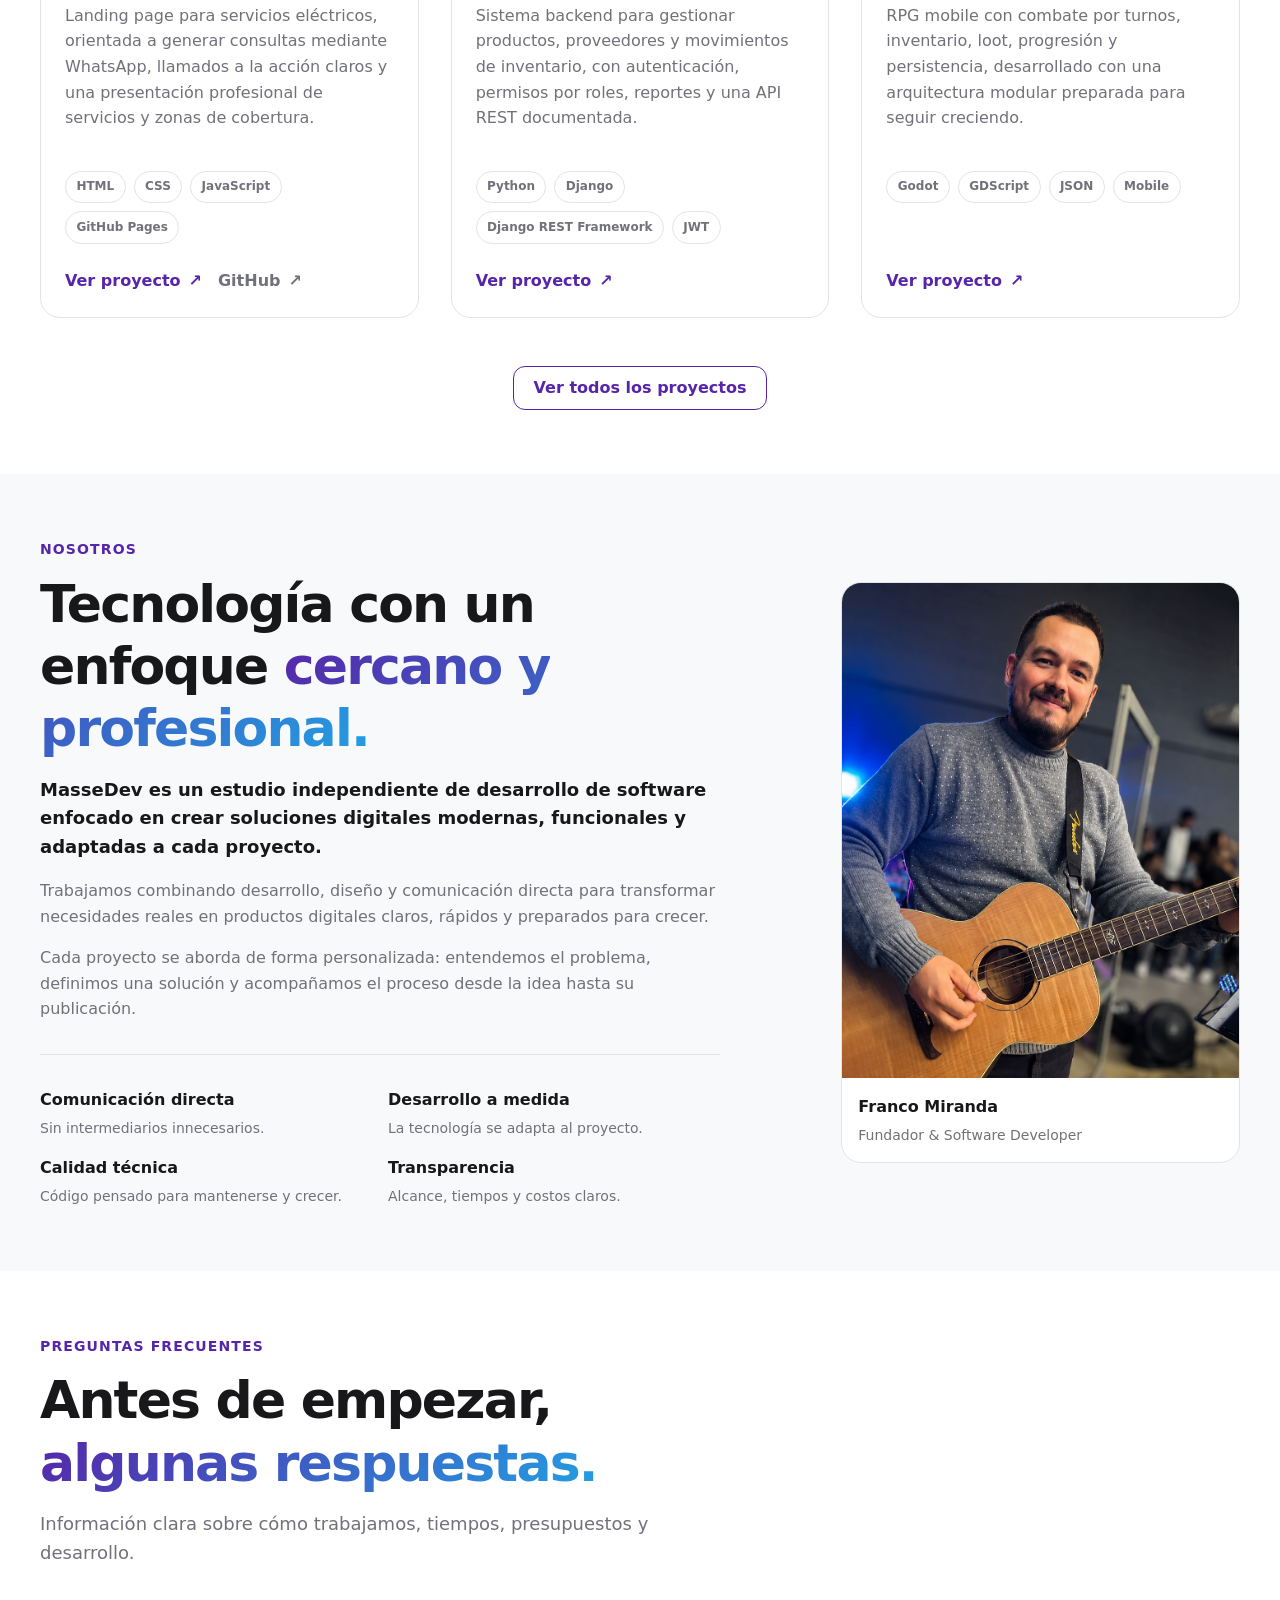
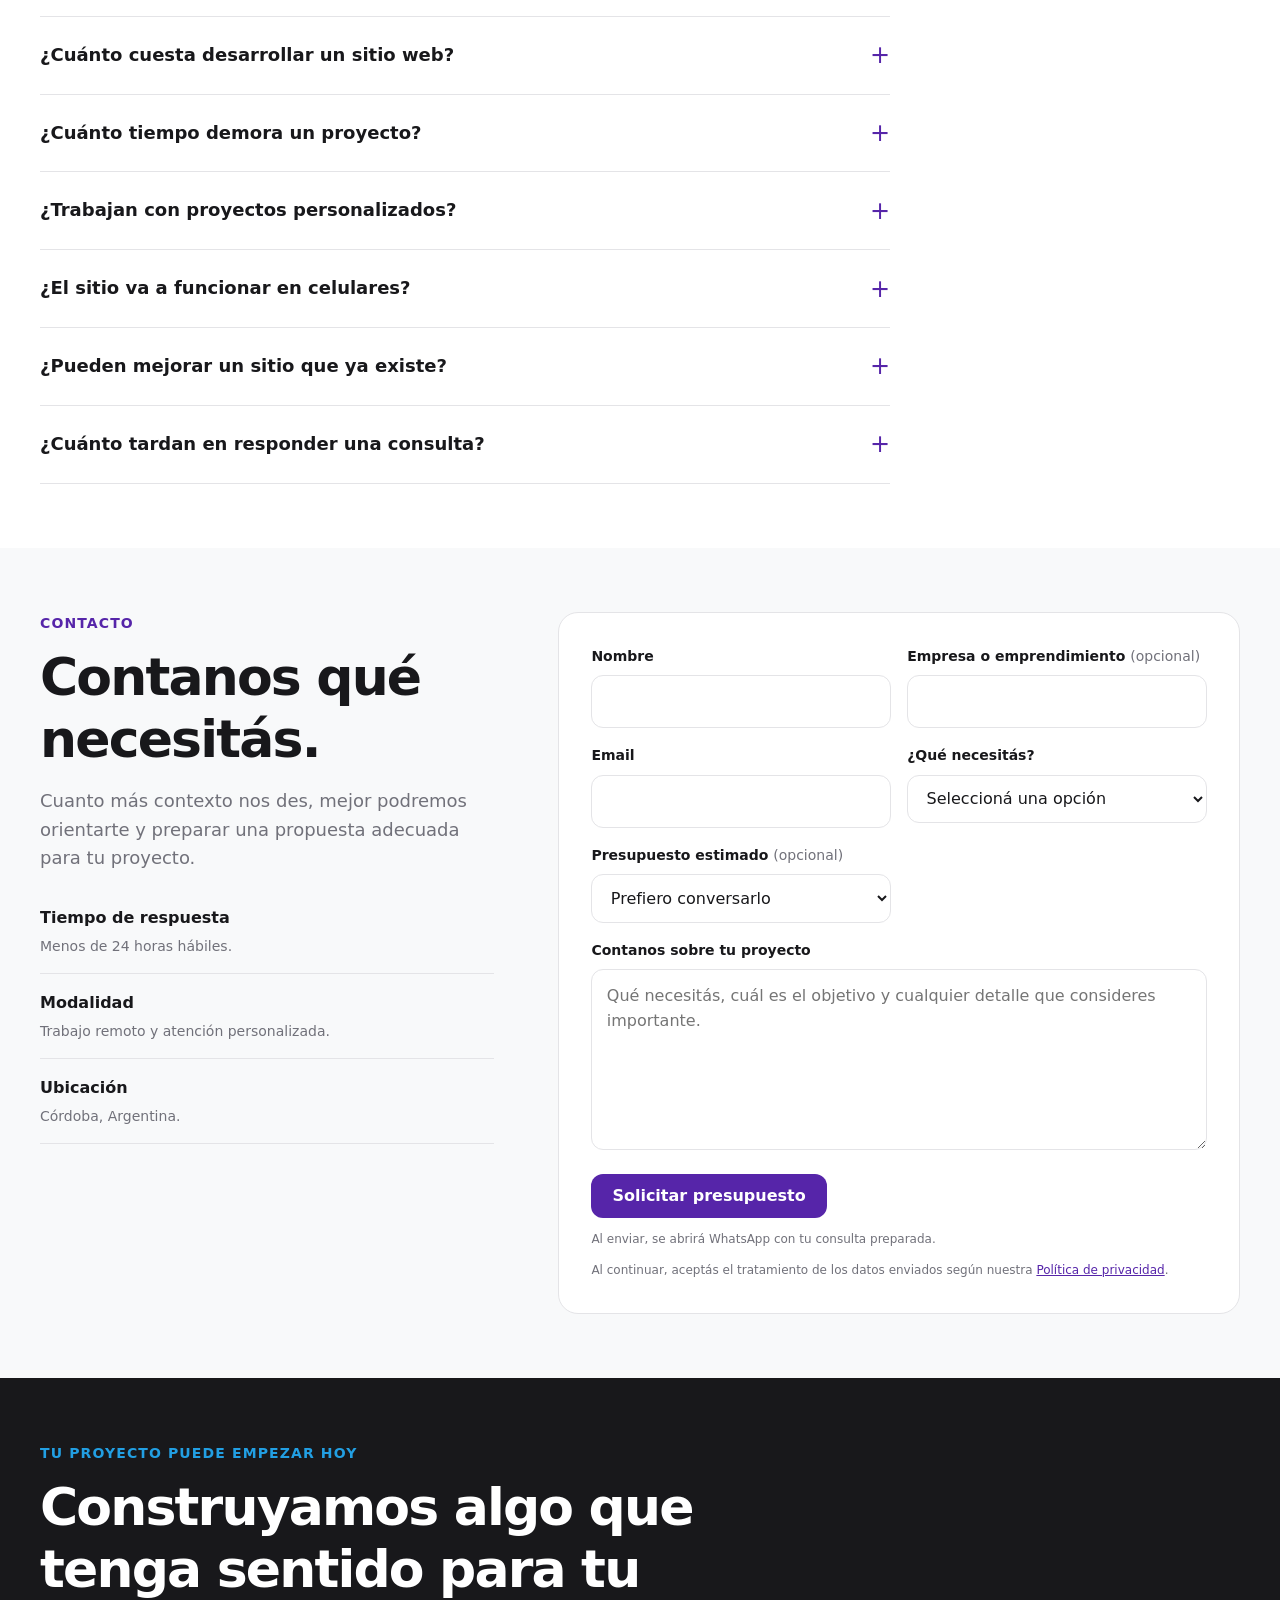
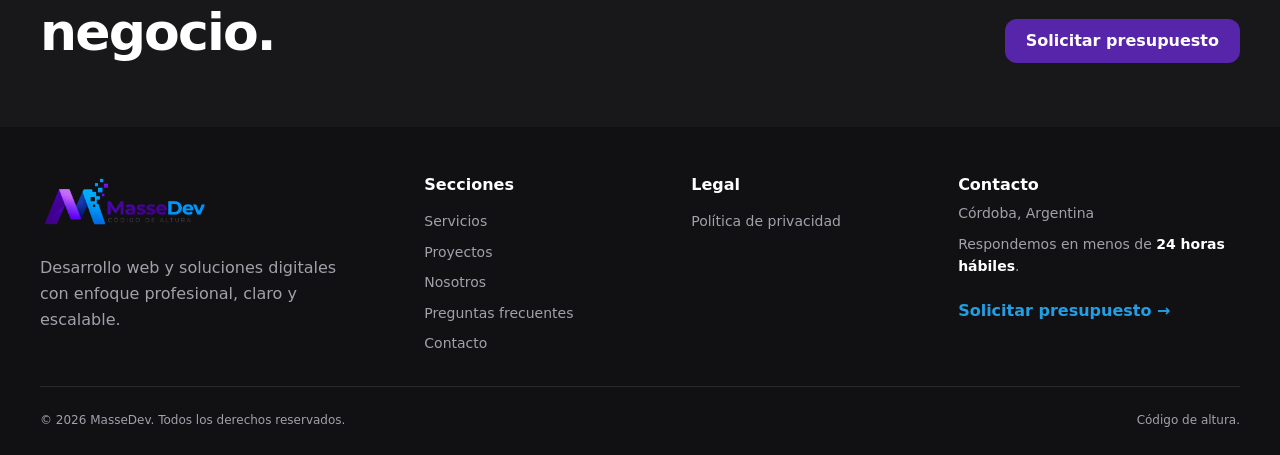
==== commit b0ab663b: "refactor: improve accessibility and frontend behavior" ====
--- a/index.html
+++ b/index.html
@@ -39,6 +39,14 @@
     <meta
       property="og:title"
       content="MasseDev | Desarrollo web y soluciones digitales"
+    />
+    <meta
+      property="og:image:alt"
+      content="MasseDev - Desarrollo web y soluciones digitales"
+    />
+    <meta
+      name="twitter:image:alt"
+      content="MasseDev - Desarrollo web y soluciones digitales"
     />
 
     <meta
@@ -117,7 +125,7 @@
 
     <header class="site-header">
       <div class="container header-container">
-        <a class="brand" href="/" aria-label="MasseDev - Inicio">
+        <a class="brand" href="./" aria-label="MasseDev - Inicio">
           <img
             src="./assets/img/logo/massedev-logo.png"
             alt="MasseDev - Código de altura"
@@ -143,7 +151,7 @@
           class="main-nav"
           aria-label="Navegación principal"
         >
-          <a href="#inicio">Inicio</a>
+          <a href="#inicio" aria-current="page">Inicio</a>
           <a href="#servicios">Servicios</a>
           <a href="#proyectos">Proyectos</a>
           <a href="#nosotros">Nosotros</a>
@@ -356,12 +364,14 @@
             </article>
           </div>
         </div>
+        <div class="process-cta">
+          <p>¿Tenés un proyecto en mente?</p>
+
+          <a class="btn btn-primary" href="./presupuesto/">
+            Contanos tu idea
+          </a>
+        </div>
       </section>
-      <div class="process-cta">
-        <p>¿Tenés un proyecto en mente?</p>
-
-        <a class="btn btn-primary" href="./presupuesto/"> Contanos tu idea </a>
-      </div>
 
       <section id="proyectos" class="projects section">
         <div class="container">
@@ -441,7 +451,7 @@
               <div class="project-image">
                 <img
                   src="./assets/img/projects/smartstock.png"
-                  alt="Vista previa del sistema de gestión de inventario SmartStock"
+                  alt="Ilustración conceptual del sistema de gestión de inventario SmartStock"
                   width="1200"
                   height="750"
                   loading="lazy"
@@ -486,7 +496,7 @@
               <div class="project-image">
                 <img
                   src="./assets/img/projects/apocalypsheep.png"
-                  alt="Vista previa del videojuego mobile Apocalypsheep"
+                  alt="Ilustración conceptual del videojuego mobile Apocalypsheep"
                   width="1200"
                   height="750"
                   loading="lazy"
@@ -549,9 +559,9 @@
             </h2>
 
             <p class="about-lead">
-              MasseDev es un estudio de desarrollo de software enfocado en crear
-              soluciones digitales modernas, funcionales y adaptadas a cada
-              proyecto.
+              MasseDev es un estudio independiente de desarrollo de software
+              enfocado en crear soluciones digitales modernas, funcionales y
+              adaptadas a cada proyecto.
             </p>
 
             <p>
@@ -818,6 +828,11 @@
               <p class="form-note">
                 Al enviar, se abrirá WhatsApp con tu consulta preparada.
               </p>
+              <p class="form-note">
+                Al continuar, aceptás el tratamiento de los datos enviados según
+                nuestra
+                <a href="./privacidad/">Política de privacidad</a>.
+              </p>
             </div>
           </form>
         </div>
@@ -839,7 +854,7 @@
     <footer class="site-footer">
       <div class="container footer-grid">
         <div class="footer-brand">
-          <a class="footer-logo" href="/" aria-label="MasseDev - Inicio">
+          <a class="footer-logo" href="./" aria-label="MasseDev - Inicio">
             <img
               src="./assets/img/logo/massedev-logo.png"
               alt="MasseDev - Código de altura"
--- a/assets/css/main.css
+++ b/assets/css/main.css
@@ -231,6 +231,7 @@
     background-color: rgba(255, 255, 255, 0.96);
     border-bottom: 1px solid var(--color-border);
 
+    -webkit-backdrop-filter: blur(12px);
     backdrop-filter: blur(12px);
 }
 
@@ -721,71 +722,7 @@
         min-height: 500px;
     }
 
-    .hero-logo-mark {
-        color: rgba(86, 37, 169, 0.08);
-
-        font-size: clamp(
-            18rem,
-            25vw,
-            27rem
-        );
-
-        font-weight: 900;
-        line-height: 1;
-
-        user-select: none;
-    }
-
-
-    /* Pixels */
-
-    .pixel {
-        position: absolute;
-
-        display: block;
-
-        border-radius: 4px;
-    }
-
-    .pixel-1 {
-        width: 28px;
-        height: 28px;
-
-        top: 22%;
-        right: 12%;
-
-        background-color: rgba(34, 159, 227, 0.16);
-    }
-
-    .pixel-2 {
-        width: 18px;
-        height: 18px;
-
-        top: 15%;
-        right: 20%;
-
-        background-color: rgba(86, 37, 169, 0.14);
-    }
-
-    .pixel-3 {
-        width: 36px;
-        height: 36px;
-
-        top: 31%;
-        right: 4%;
-
-        background-color: rgba(34, 159, 227, 0.11);
-    }
-
-    .pixel-4 {
-        width: 16px;
-        height: 16px;
-
-        top: 42%;
-        right: 18%;
-
-        background-color: rgba(86, 37, 169, 0.12);
-    }
+    
 }
 
 /* ==================================================
@@ -1107,6 +1044,9 @@
 /* Card */
 
 .project-card {
+    display: flex;
+    flex-direction: column;
+
     overflow: hidden;
 
     border: 1px solid var(--color-border);
@@ -1599,15 +1539,15 @@
     border-color: #c4c4cc;
 }
 
-.form-group input:focus,
-.form-group select:focus,
-.form-group textarea:focus {
+.form-group input:focus-visible,
+.form-group select:focus-visible,
+.form-group textarea:focus-visible {
     border-color: var(--color-primary);
 
-    outline: none;
+    outline: 2px solid transparent;
 
     box-shadow:
-        0 0 0 3px rgba(86, 37, 169, 0.1);
+        0 0 0 3px rgba(86, 37, 169, 0.15);
 }
 
 .form-actions {
@@ -1828,7 +1768,7 @@
 .footer-bottom p {
     margin: 0;
 
-    color: #71717a;
+    color: #a1a1aa;
 
     font-size: var(--text-xs);
 }
@@ -2097,4 +2037,48 @@
     height: auto;
 
     object-fit: contain;
+}
+.form-note a {
+    color: var(--color-primary);
+    text-decoration: underline;
+  }
+  
+  .form-note a:hover {
+    text-decoration-thickness: 2px;
+  }
+
+/* ==================================================
+   Reduced Motion
+   ================================================== */
+
+   @media (prefers-reduced-motion: reduce) {
+
+    html {
+        scroll-behavior: auto;
+    }
+
+    *,
+    *::before,
+    *::after {
+        scroll-behavior: auto !important;
+        transition-duration: 0.01ms !important;
+        animation-duration: 0.01ms !important;
+        animation-iteration-count: 1 !important;
+    }
+
+}
+@media (max-width: 899px) {
+
+    body {
+        padding-bottom: 84px;
+    }
+
+}
+
+@media (min-width: 900px) {
+
+    body {
+        padding-bottom: 0;
+    }
+
 }
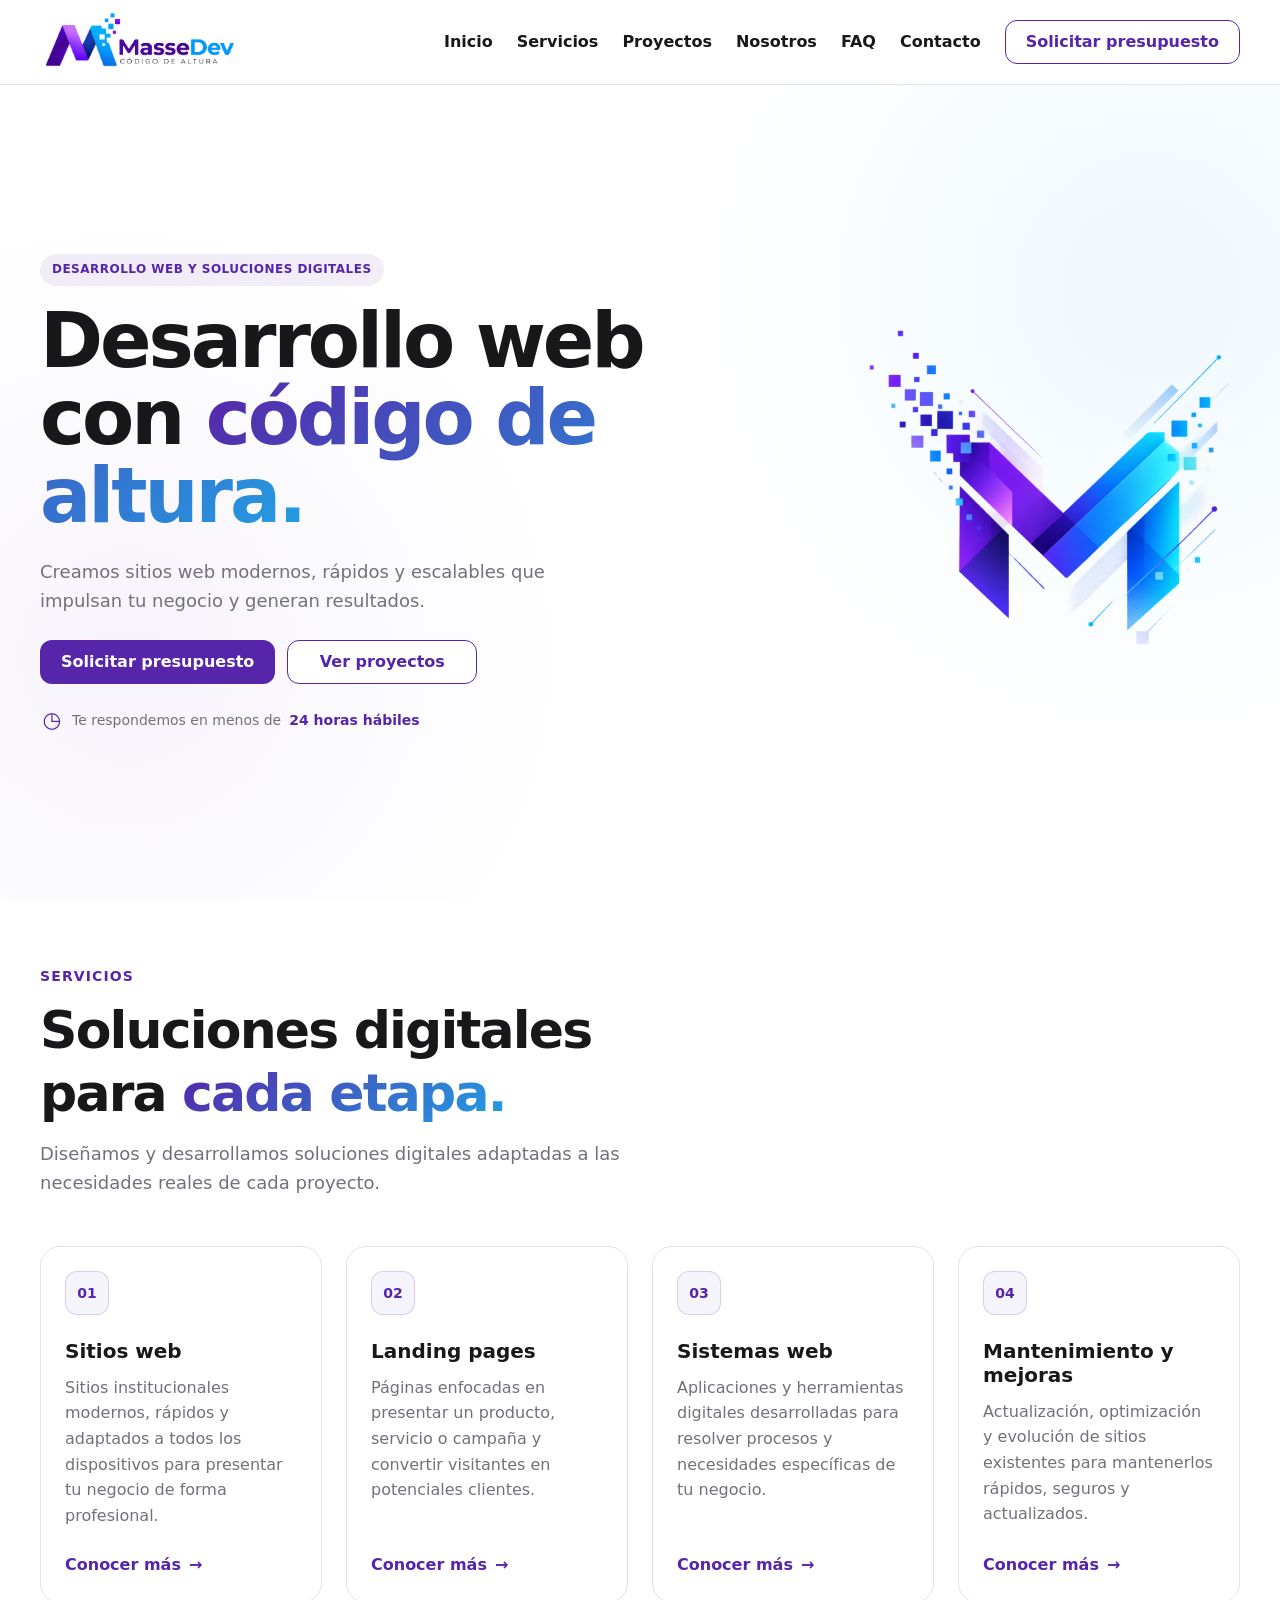
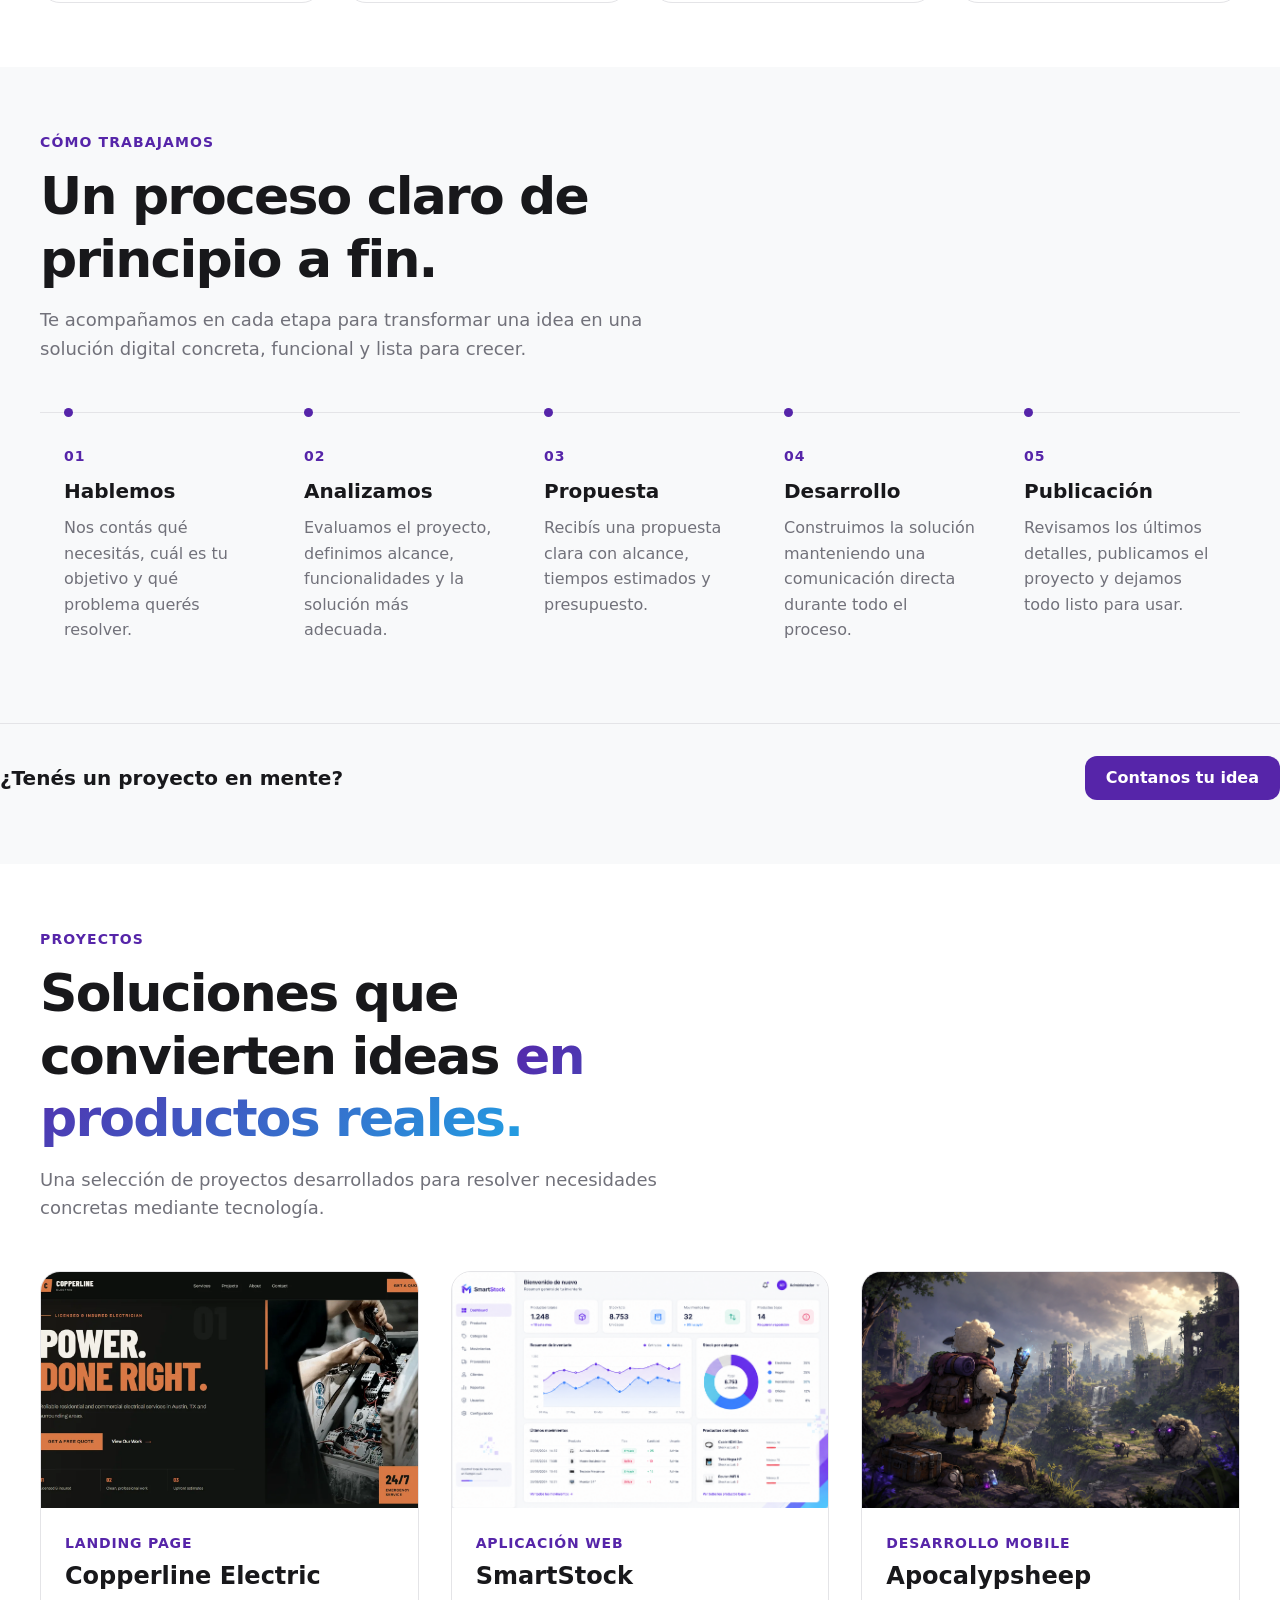
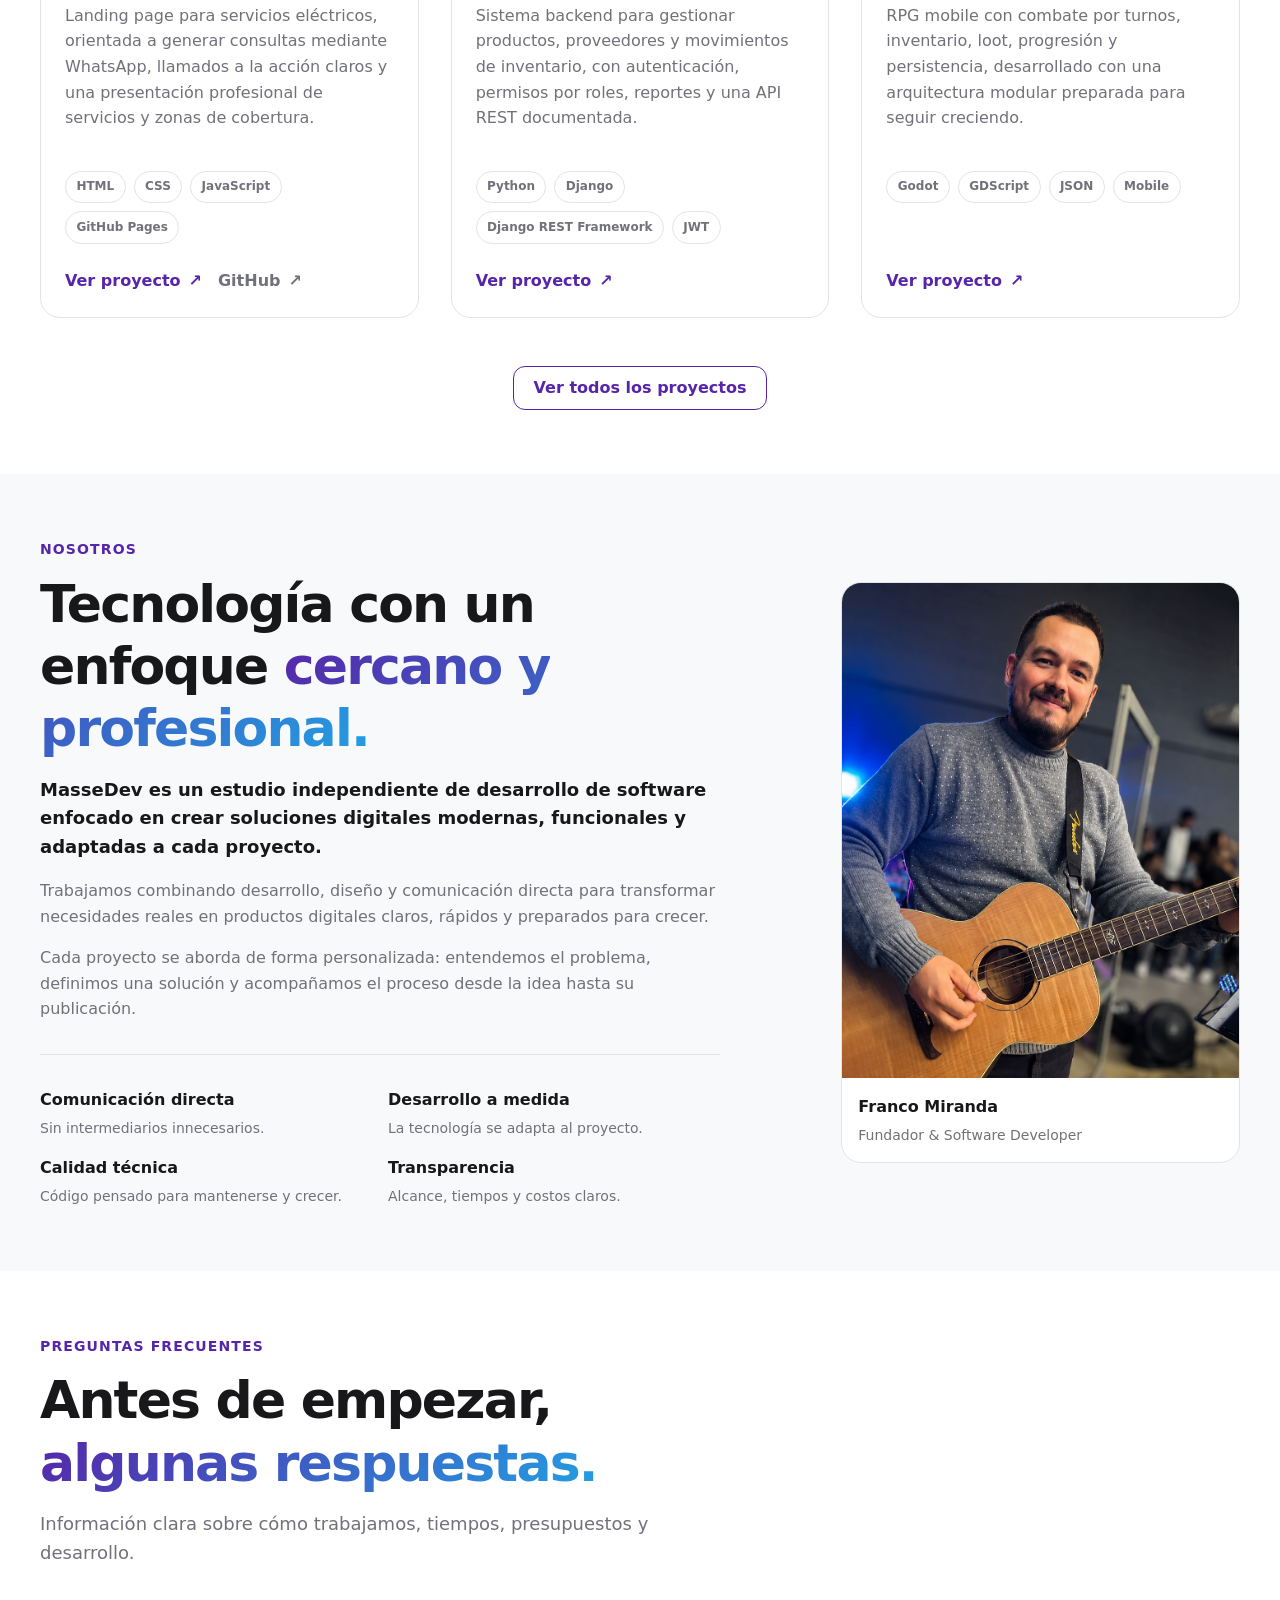
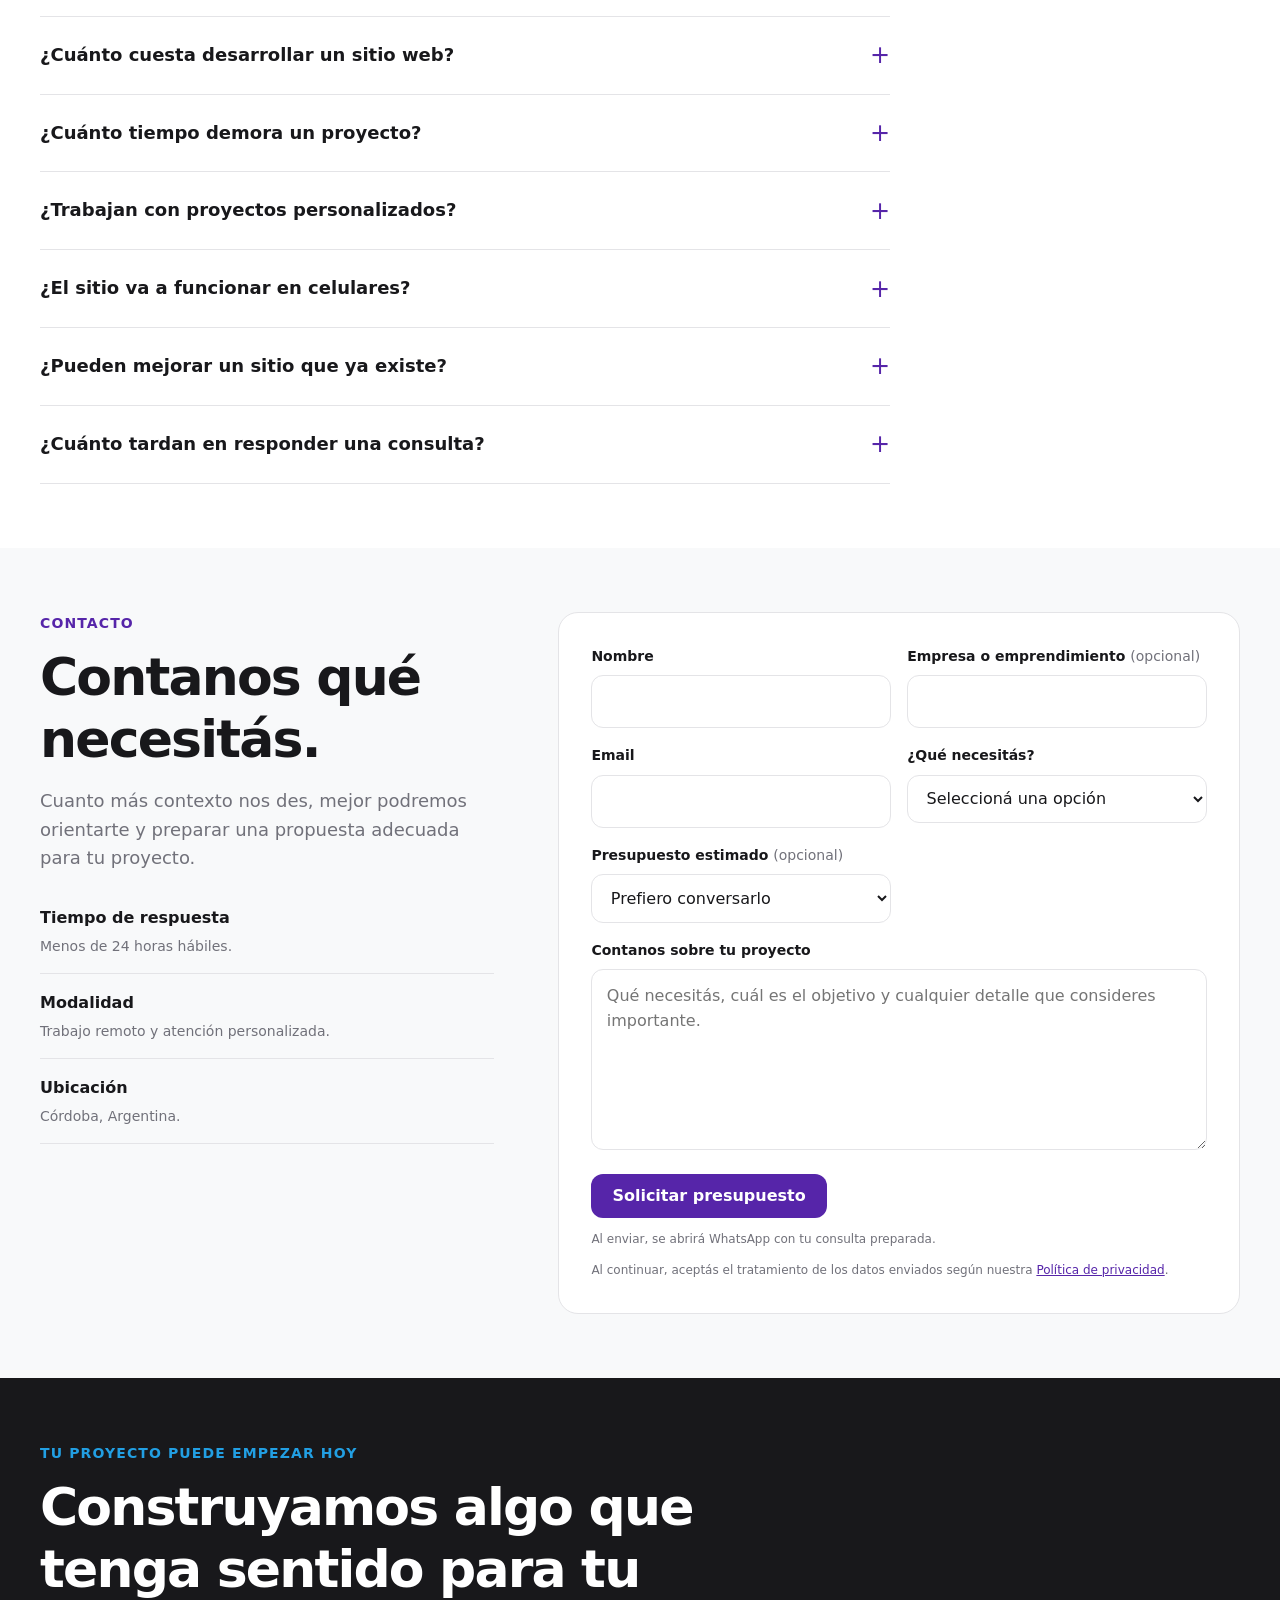
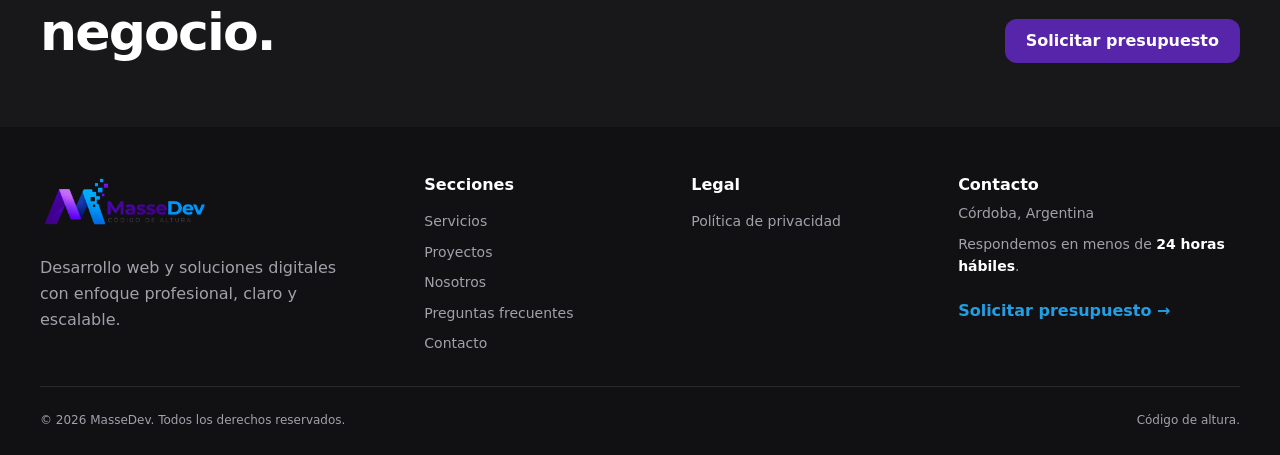
==== commit a115a5f2: "Fix:img" ====
--- a/index.html
+++ b/index.html
@@ -495,7 +495,7 @@
             <article class="project-card">
               <div class="project-image">
                 <img
-                  src="./assets/img/projects/apocalypsheep.png"
+                  src="./assets/img/projects/Apocalypsheep.png"
                   alt="Ilustración conceptual del videojuego mobile Apocalypsheep"
                   width="1200"
                   height="750"
